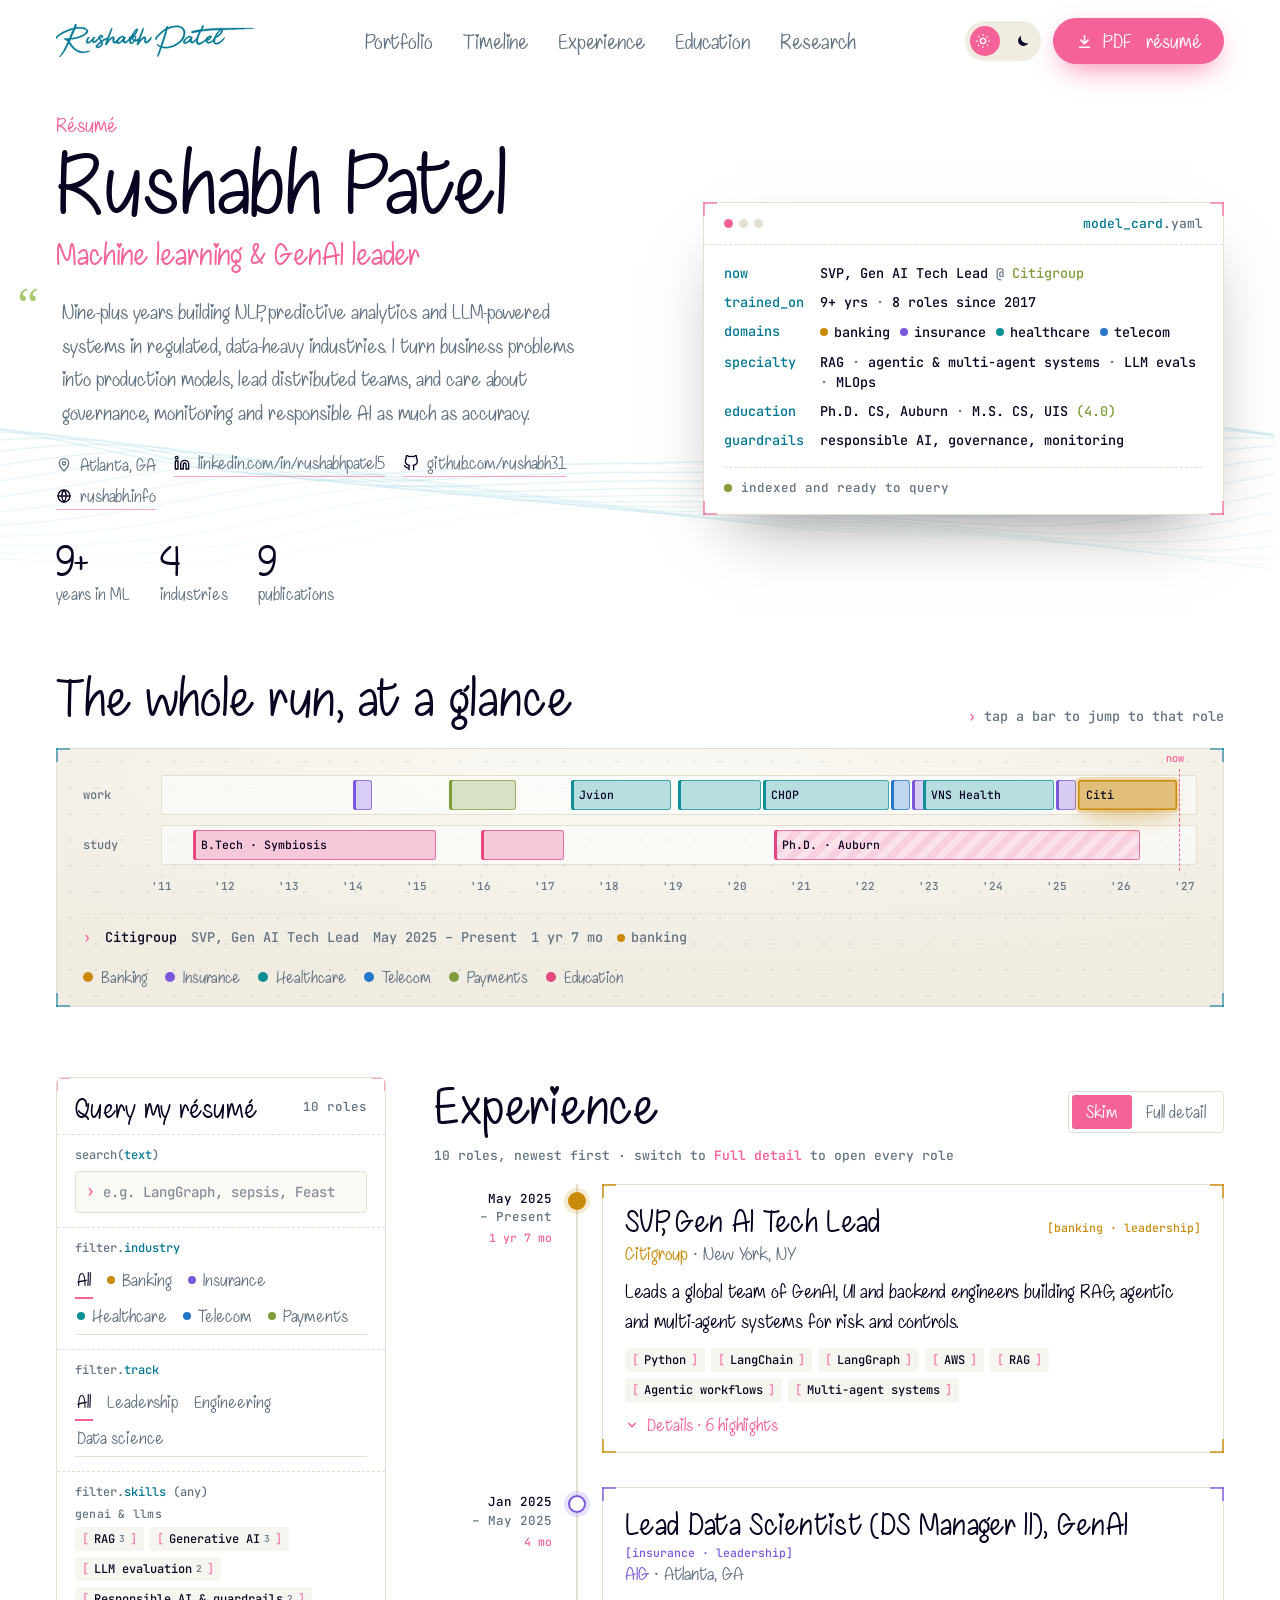
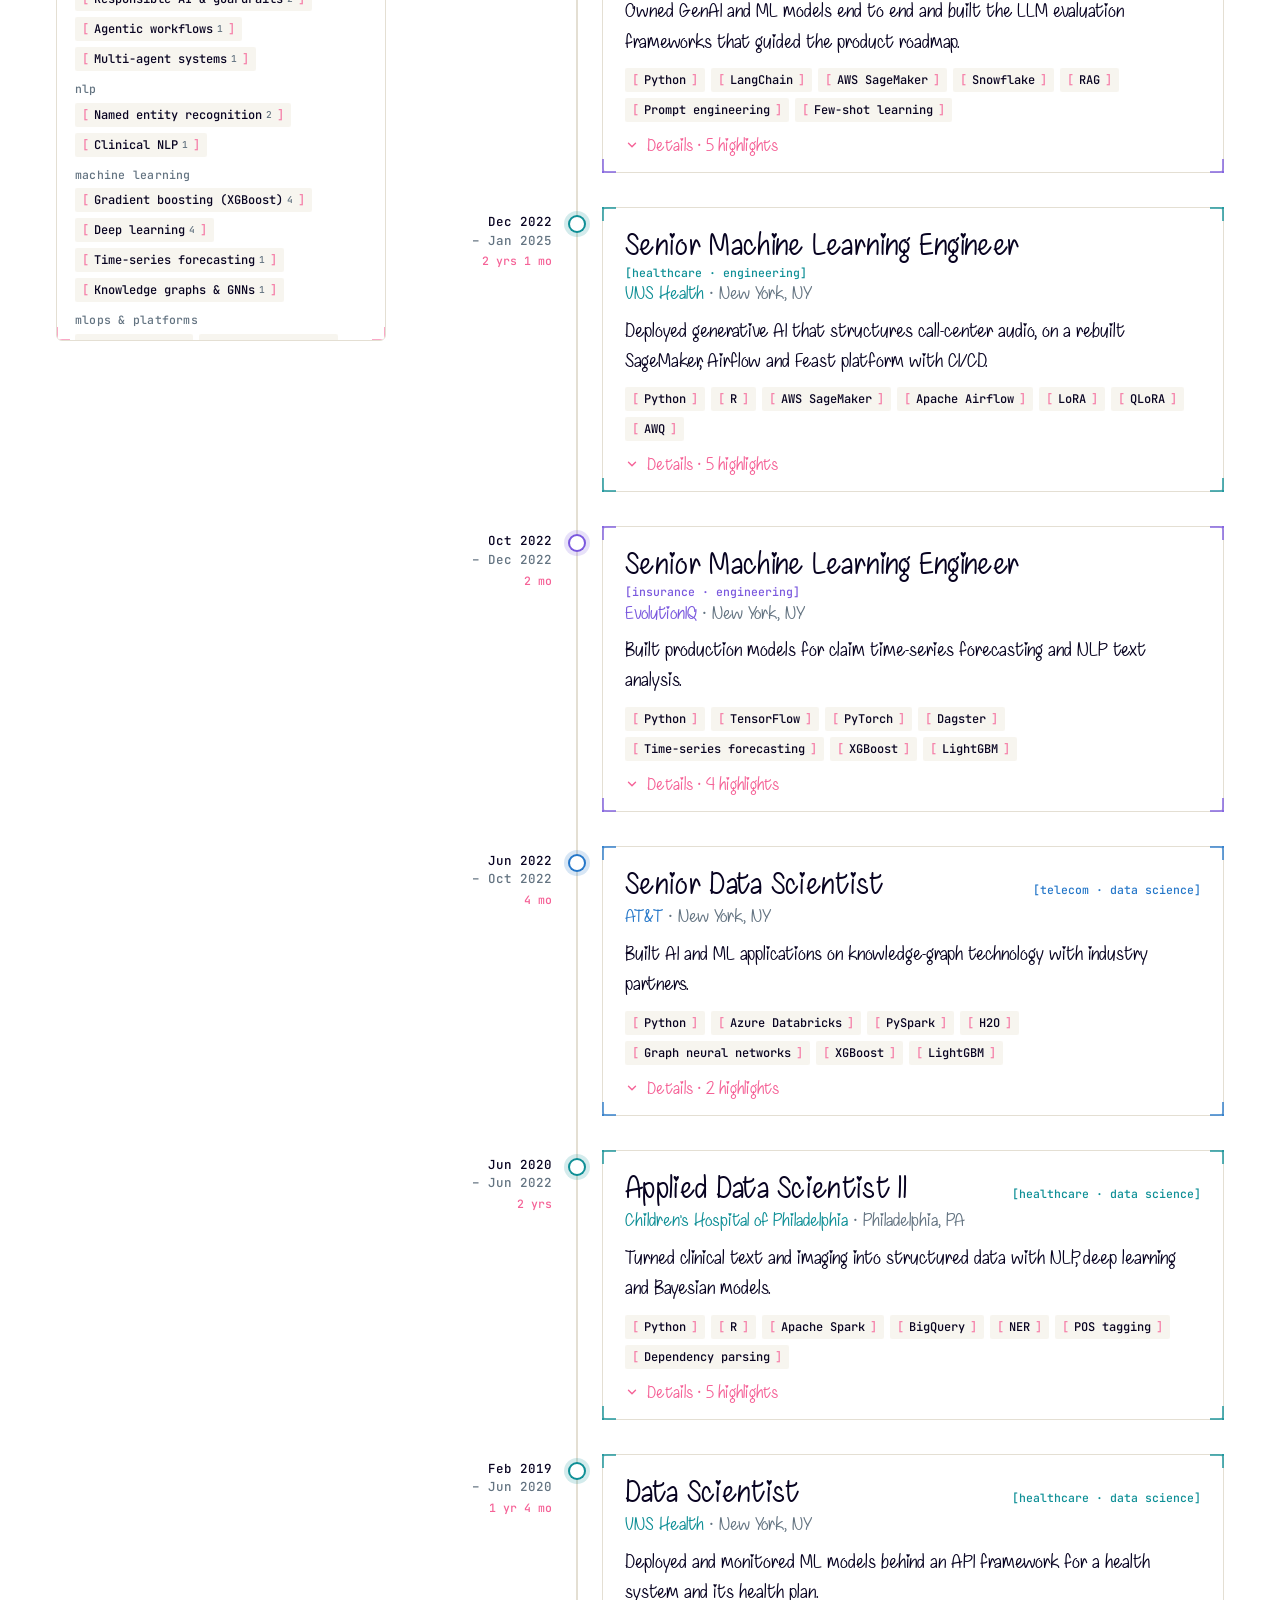
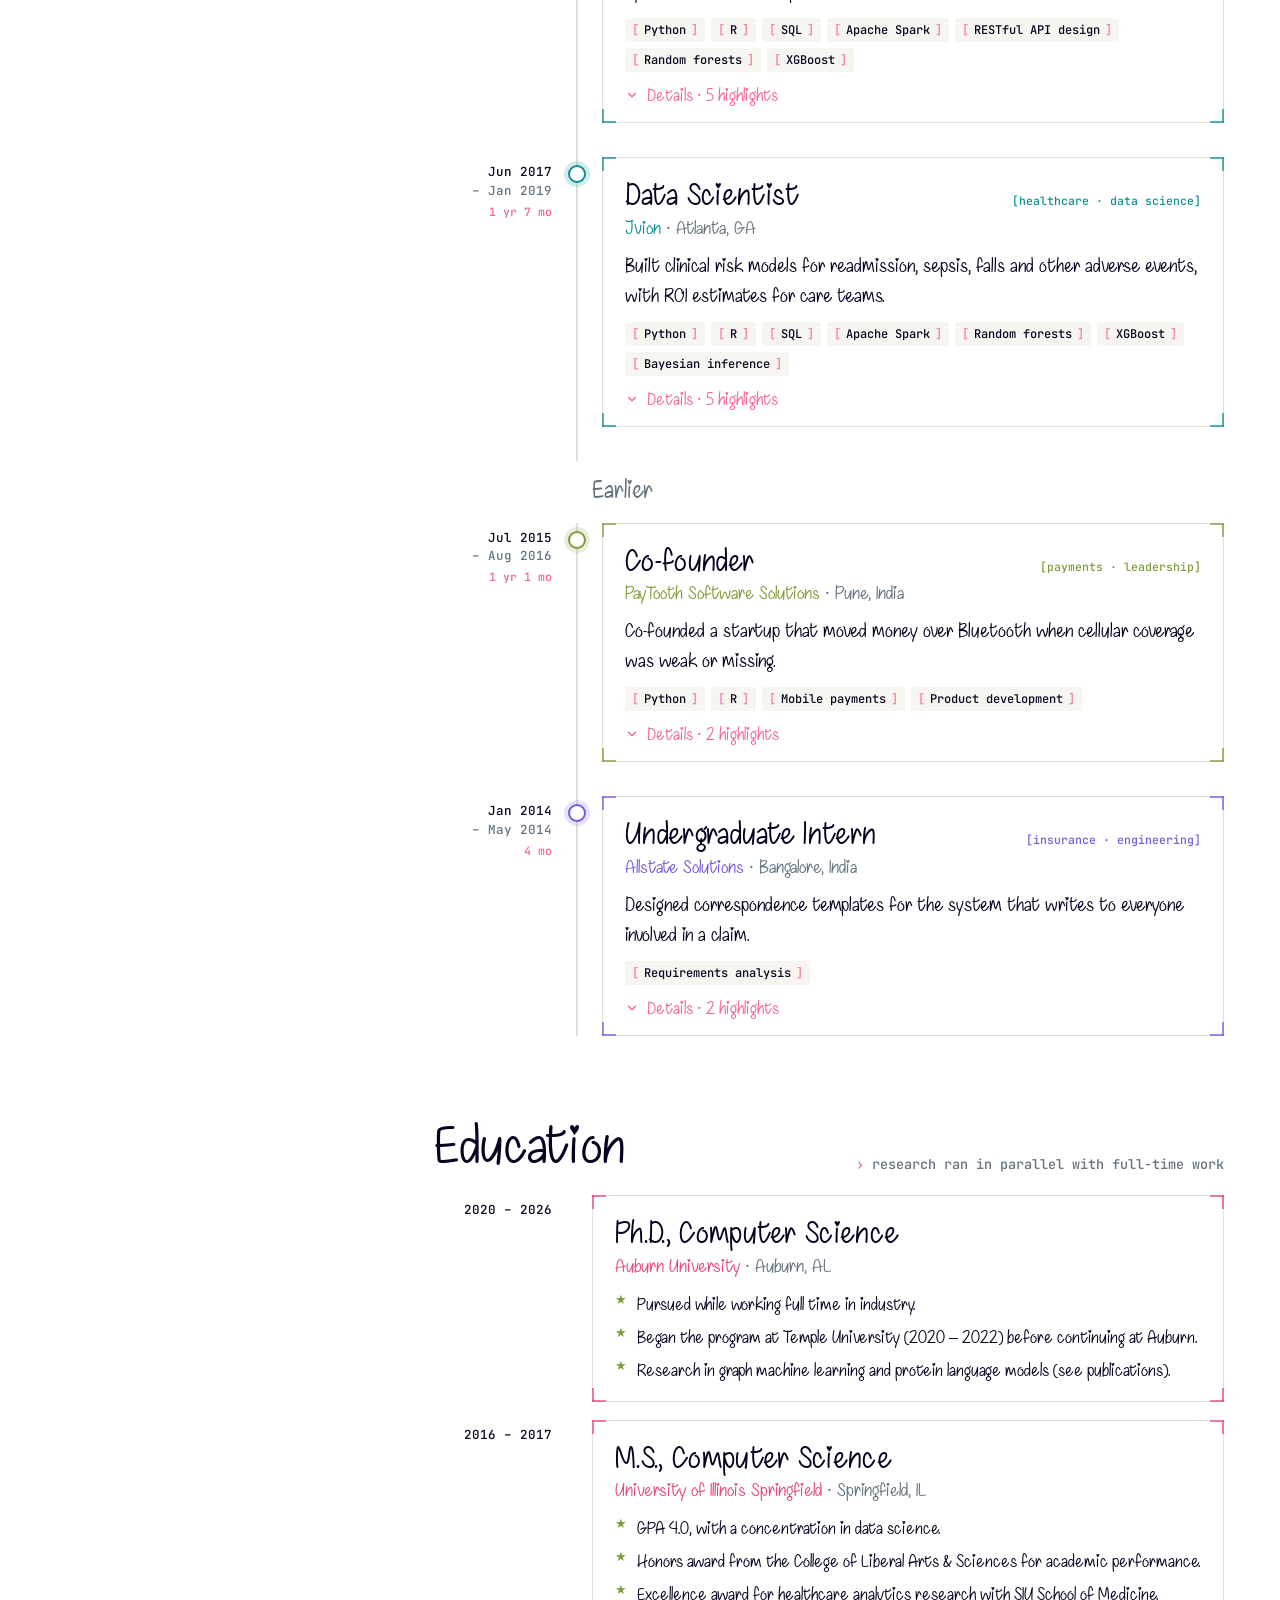
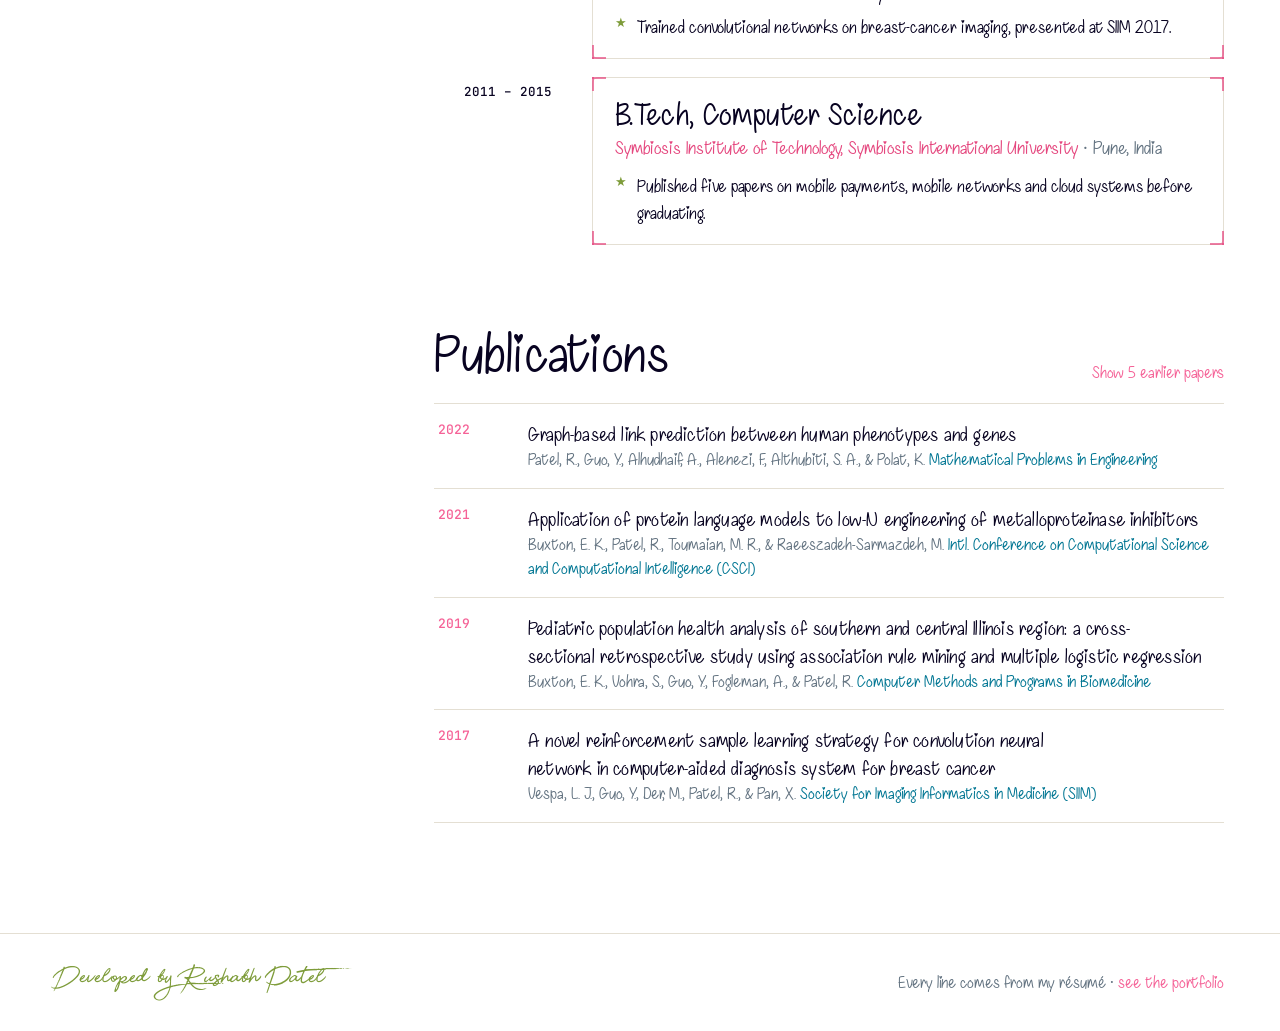
==== resume.html @ 258a16a4 "Add interactive résumé and ATS-friendly PDF Adds resume.html (timeline, skill/industry/track filters" ====
<!doctype html>
<html lang="en">
<head>
<meta charset="utf-8">
<meta name="viewport" content="width=device-width,initial-scale=1,viewport-fit=cover">
<title>Rushabh Patel Résumé</title>
<meta name="description" content="Rushabh Patel, machine learning and GenAI leader. An interactive résumé you can filter by skill, industry and role, with a printable PDF.">
<link rel="shortcut icon" href="images/logo/avatar.png" sizes="192x192" type="image/png">
<link rel="preconnect" href="https://fonts.googleapis.com"><link rel="preconnect" href="https://fonts.gstatic.com" crossorigin>
<link href="https://fonts.googleapis.com/css2?family=Inter:wght@400;500;600;700&family=JetBrains+Mono:wght@400;500;600;700&display=swap" rel="stylesheet">
<script>try{var t=localStorage.getItem('rp-theme');if(t==='light'||t==='dark')document.documentElement.setAttribute('data-theme',t)}catch(e){}</script>
<style>
/* "résumé.retrieve()": the same résumé, indexed. A recruiter can query it by skill, industry or track,
   paste a job description to see matching evidence, scan the career as a timeline, or print a clean PDF.
   Visual system is rushabh.info's: night indigo, pink accents, mint logo, chasing type, bracket tokens, tick frames. */
@font-face{font-family:"chasing";src:url("css/Chasing.ttf") format("truetype");font-display:swap}
@font-face{font-family:"BeautyDemo";src:url("css/BeautyDemo.ttf") format("truetype");font-display:swap}
:root{
  --bg:#080321; --sky-top:#140E45; --sky-bot:#080321;
  --card:#0E2D4A; --card-2:#13385C; --line:#21466B; --code:#06021A;
  --ink:#FFFFFF; --muted:#B5B3BC;
  --pink:#F56297; --mint:#A0E7E5; --lime:#E4F995; --wave:#68BBE3; --blue:#3190E7;
  --t-edu:#F56297; --t-hc:#A0E7E5; --t-ins:#B69CFF; --t-fin:#E4F995; --t-tel:#3190E7; --t-bank:#FFC857;
  --tog:#1F2A6B; --dotgrid:rgba(181,179,188,.13); --on-mint:#080321;
  --ease:cubic-bezier(.22,1,.36,1);
  --f-sig:"BeautyDemo", "Brush Script MT", cursive;
  --f-head:"chasing", "Comic Sans MS", "Segoe Print", cursive;
  --f-body:"Inter", system-ui, -apple-system, "Segoe UI", sans-serif;
  --f-mono:"JetBrains Mono", ui-monospace, SFMono-Regular, Menlo, Consolas, monospace;
  color-scheme:dark;
}
@media (prefers-color-scheme: light){ :root:not([data-theme="dark"]){
  --bg:#FFFFFF; --sky-top:#FBF9F4; --sky-bot:#F0ECE2;
  --card:#FFFFFF; --card-2:#F6F3EC; --line:#E4DFD3; --code:#FBF9F4;
  --ink:#080321; --muted:#637381;
  --pink:#F56297; --mint:#007693; --lime:#7E9C3A; --wave:#189AB4; --blue:#2577C9;
  --t-edu:#E5487F; --t-hc:#0E8F96; --t-ins:#7A58DE; --t-fin:#7E9C3A; --t-tel:#2577C9; --t-bank:#C98A0A;
  --tog:#F0ECE2; --dotgrid:rgba(99,115,129,.16); --on-mint:#FFFFFF;
  color-scheme:light } }
:root[data-theme="light"]{
  --bg:#FFFFFF; --sky-top:#FBF9F4; --sky-bot:#F0ECE2;
  --card:#FFFFFF; --card-2:#F6F3EC; --line:#E4DFD3; --code:#FBF9F4;
  --ink:#080321; --muted:#637381;
  --pink:#F56297; --mint:#007693; --lime:#7E9C3A; --wave:#189AB4; --blue:#2577C9;
  --t-edu:#E5487F; --t-hc:#0E8F96; --t-ins:#7A58DE; --t-fin:#7E9C3A; --t-tel:#2577C9; --t-bank:#C98A0A;
  --tog:#F0ECE2; --dotgrid:rgba(99,115,129,.16); --on-mint:#FFFFFF;
  color-scheme:light }
:root{--q:#a8c66b}

*{box-sizing:border-box}
[hidden]{display:none!important}
html{scroll-behavior:smooth;-webkit-text-size-adjust:100%}
body{margin:0;background:var(--bg);color:var(--ink);font:500 19px/1.6 var(--f-head);overflow-x:hidden}
h1,h2,h3,h4{margin:0;font-family:var(--f-head);font-weight:400;text-wrap:balance;letter-spacing:.01em}
p{margin:0}
ul{margin:0;padding:0}
a{color:inherit}
button,input,textarea{font:inherit;color:inherit}
:focus-visible{outline:2px solid var(--pink);outline-offset:3px;border-radius:4px}
.wrap{max-width:1200px;margin:0 auto;padding-left:max(16px,env(safe-area-inset-left,0px));padding-right:max(16px,env(safe-area-inset-right,0px))}
.mono{font-family:var(--f-mono)}
.sr{position:absolute;width:1px;height:1px;overflow:hidden;clip:rect(0 0 0 0);white-space:nowrap}
.eyebrow{font:400 21px/1.2 var(--f-head);color:var(--pink)}
.print-only{display:none}

/* registration-tick frame, as on the homepage */
.tk{position:relative;--tk:var(--line)}
.tk::after{content:"";position:absolute;inset:-1px;pointer-events:none;
  background:
   linear-gradient(var(--tk),var(--tk)) top left/14px 2px no-repeat,linear-gradient(var(--tk),var(--tk)) top left/2px 14px no-repeat,
   linear-gradient(var(--tk),var(--tk)) top right/14px 2px no-repeat,linear-gradient(var(--tk),var(--tk)) top right/2px 14px no-repeat,
   linear-gradient(var(--tk),var(--tk)) bottom left/14px 2px no-repeat,linear-gradient(var(--tk),var(--tk)) bottom left/2px 14px no-repeat,
   linear-gradient(var(--tk),var(--tk)) bottom right/14px 2px no-repeat,linear-gradient(var(--tk),var(--tk)) bottom right/2px 14px no-repeat}

/* bracket tokens */
.tok{display:inline-flex;align-items:center;border:0;border-radius:2px;background:color-mix(in srgb,var(--card-2) 80%,transparent);color:var(--ink);font:500 12px/1 var(--f-mono);padding:6px 7px;transition:background .35s var(--ease),color .3s,box-shadow .35s var(--ease)}
.tok::before{content:"[";color:var(--pink);opacity:.8;margin-right:5px}
.tok::after{content:"]";color:var(--pink);opacity:.8;margin-left:5px}
.tok.hit{background:color-mix(in srgb,var(--pink) 20%,transparent);box-shadow:inset 0 -2px 0 var(--pink)}
.toks{display:flex;flex-wrap:wrap;gap:6px}

/* Nav */
.nav .wrap{display:flex;align-items:center;justify-content:space-between;gap:16px;padding-block:18px}
.logo{display:block;color:var(--mint);line-height:0;flex:none}
.logo svg{width:200px;height:auto;display:block}
.links{display:flex;gap:30px;font:400 22px/1 var(--f-head)}
.links a{text-decoration:none;color:var(--muted);transition:color .2s}
.links a:hover,.links a[aria-current]{color:var(--pink)}
.nav-r{display:flex;gap:12px;align-items:center}
.toggle{position:relative;width:76px;height:40px;border-radius:999px;border:0;background:var(--tog);cursor:pointer;display:flex;align-items:center;justify-content:space-between;padding:0 10px;flex:none}
.toggle svg{width:16px;height:16px;position:relative;z-index:1;color:var(--ink)}
.toggle .knob{position:absolute;top:5px;left:5px;width:30px;height:30px;border-radius:50%;background:var(--pink);transition:transform .3s}
.toggle[aria-pressed="true"] .knob{transform:translateX(36px)}
.toggle[aria-pressed="true"] svg:last-child,.toggle[aria-pressed="false"] .sun{color:#fff}
.btn{display:inline-flex;align-items:center;gap:10px;border-radius:999px;padding:12px 22px;font:500 20px/1 var(--f-head);cursor:pointer;text-decoration:none;border:1.5px solid var(--pink);transition:transform .25s var(--ease),box-shadow .25s;white-space:nowrap}
.btn:hover{transform:translateY(-2px)}
.btn svg{width:17px;height:17px;flex:none}
.btn-pink{background:var(--pink);color:#fff;box-shadow:0 10px 30px -10px var(--pink)}
.btn-line{background:transparent;color:var(--ink);border-color:var(--ink)}

/* Header */
.hero{position:relative;overflow:hidden}
.hero canvas{position:absolute;inset:0;width:100%;height:100%;pointer-events:none;opacity:.9}
.hero-grid{position:relative;z-index:1;display:grid;grid-template-columns:minmax(0,1.15fr) minmax(0,1fr);gap:48px;align-items:center;padding-block:30px 64px}
.hero h1{font-size:clamp(50px,7vw,92px);line-height:1}
.hero .role-line{font:400 clamp(24px,2.6vw,32px)/1.2 var(--f-head);color:var(--pink);margin-top:8px}
.lede{position:relative;font:500 21px/1.6 var(--f-head);color:var(--muted);max-width:52ch;margin-top:22px;padding-left:6px}
.lede::before{content:"\201C";position:absolute;left:-.8em;top:-.3em;font:400 3rem/1 Georgia,serif;color:var(--q)}
.where{display:flex;flex-wrap:wrap;gap:10px 18px;align-items:center;margin-top:24px;font:500 18px/1 var(--f-head)}
.where a,.where span{display:inline-flex;align-items:center;gap:8px;text-decoration:none;color:var(--ink)}
.where a{border-bottom:1.5px solid color-mix(in srgb,var(--pink) 55%,transparent);padding-bottom:4px;transition:border-color .3s,color .3s}
.where a:hover{color:var(--pink);border-color:var(--pink)}
.where svg{width:16px;height:16px;fill:none;stroke:currentColor;stroke-width:2;stroke-linecap:round;stroke-linejoin:round}
.where span{color:var(--muted)}
.stats{display:flex;flex-wrap:wrap;gap:30px;margin-top:30px}
.stats div{display:grid}
.stats b{font:400 42px/1 var(--f-head);color:var(--ink);font-weight:400}
.stats span{font:400 18px/1.3 var(--f-head);color:var(--muted)}

/* model card */
.mcard{background:var(--card);border:1px solid var(--line);border-radius:6px;box-shadow:0 30px 70px -34px rgba(0,0,0,.55);--tk:color-mix(in srgb,var(--pink) 60%,transparent);transform:rotate(1.2deg);transition:transform .6s var(--ease)}
.mcard:hover{transform:rotate(0)}
.mc-top{display:flex;justify-content:space-between;align-items:center;gap:12px;padding:14px 20px;border-bottom:1px dashed var(--line);font:500 13px/1 var(--f-mono);color:var(--muted)}
.mc-top b{color:var(--mint);font-weight:500}
.dots{display:flex;gap:6px}.dots i{width:9px;height:9px;border-radius:50%;background:var(--line)}
.dots i:first-child{background:var(--pink)}
.mc-body{padding:18px 20px 20px}
.kv{margin:0;display:grid;grid-template-columns:auto minmax(0,1fr);gap:9px 16px;font:500 13.5px/1.5 var(--f-mono)}
.kv dt{color:var(--mint)}
.kv dd{margin:0;color:var(--ink);min-width:0;overflow-wrap:anywhere}
.kv .s{color:var(--lime)} .kv .p{color:var(--muted)}
.kv .dom{display:inline-flex;align-items:center;gap:6px;margin-right:10px;white-space:nowrap}
.kv .dom i{width:8px;height:8px;border-radius:50%;background:var(--c)}
.mc-foot{display:flex;align-items:center;gap:9px;font:500 12.5px/1 var(--f-mono);color:var(--muted);border-top:1px dashed var(--line);margin-top:16px;padding-top:14px}
.mc-foot i{width:8px;height:8px;border-radius:50%;background:var(--lime);animation:ping 2.2s ease-out infinite}
@keyframes ping{0%{box-shadow:0 0 0 0 color-mix(in srgb,var(--lime) 70%,transparent)}70%,100%{box-shadow:0 0 0 7px transparent}}

/* Section heads */
.sec{scroll-margin-top:20px}
.shead{display:flex;flex-wrap:wrap;align-items:end;justify-content:space-between;gap:14px 24px;margin-bottom:22px}
.shead h2{font-size:clamp(38px,4.4vw,54px);line-height:1.05}
.shead .cmd{font:500 13.5px/1.3 var(--f-mono);color:var(--muted)}
.cmd b{color:var(--pink);font-weight:600} .cmd em{font-style:normal;color:var(--lime)}

/* Timeline ribbon */
.ribbon{background:radial-gradient(var(--dotgrid) 1px,transparent 1.5px) 0 0/26px 26px,radial-gradient(ellipse 90% 90% at 50% 10%,var(--sky-top),var(--sky-bot) 85%);border:1px solid var(--line);border-radius:10px;padding:26px 26px 20px;--tk:color-mix(in srgb,var(--mint) 55%,transparent)}
.rb-grid{display:grid;grid-template-columns:64px minmax(0,1fr);gap:10px 14px;align-items:center}
.lane-l{font:500 12px/1 var(--f-mono);color:var(--muted);text-transform:lowercase}
.lane{position:relative;height:40px;border-radius:3px;background:color-mix(in srgb,var(--card) 55%,transparent);box-shadow:inset 0 0 0 1px var(--line)}
.bar{position:absolute;top:5px;bottom:5px;border:0;padding:0 8px;border-radius:3px;background:color-mix(in srgb,var(--c) 30%,var(--card));box-shadow:inset 0 0 0 1px color-mix(in srgb,var(--c) 70%,transparent),inset 3px 0 0 var(--c);color:var(--ink);font:500 11.5px/1 var(--f-mono);cursor:pointer;overflow:hidden;white-space:nowrap;text-align:left;transform-origin:left center;transition:filter .3s,opacity .45s var(--ease),transform .7s var(--ease),background .3s}
.bar span{display:inline-block}
.bar:hover,.bar:focus-visible,.bar.on{background:color-mix(in srgb,var(--c) 55%,var(--card));z-index:2}
.bar.on{box-shadow:inset 0 0 0 1.5px var(--c),0 0 0 3px color-mix(in srgb,var(--c) 25%,transparent),0 10px 24px -10px var(--c)}
.bar.dim{opacity:.22;filter:saturate(.3)}
.bar.grow{transform:scaleX(0)}
.bar.phd{background:repeating-linear-gradient(135deg,color-mix(in srgb,var(--c) 26%,var(--card)) 0 7px,color-mix(in srgb,var(--c) 16%,var(--card)) 7px 14px)}
.axis{position:relative;height:22px;font:500 11px/1 var(--f-mono);color:var(--muted)}
.axis span{position:absolute;top:6px;transform:translateX(-50%)}
.axis span::before{content:"";position:absolute;left:50%;top:-8px;width:1px;height:5px;background:var(--line)}
.nowline{position:absolute;top:-6px;bottom:-6px;width:0;border-left:1.5px dashed var(--pink);pointer-events:none;z-index:3}
.nowline b{position:absolute;top:-16px;left:-14px;font:500 10.5px/1 var(--f-mono);color:var(--pink)}
.readout{display:flex;flex-wrap:wrap;gap:6px 14px;align-items:baseline;margin-top:16px;padding-top:14px;border-top:1px dashed var(--line);font:500 13.5px/1.4 var(--f-mono);color:var(--muted);min-height:44px}
.readout .pr{color:var(--pink)}
.readout b{color:var(--ink);font-weight:500}
.readout .d{display:inline-flex;align-items:center;gap:6px}
.readout .d i{width:8px;height:8px;border-radius:50%;background:var(--c)}
.legend{display:flex;flex-wrap:wrap;gap:6px 18px;margin-top:12px;font:400 17px/1 var(--f-head);color:var(--muted)}
.legend span{display:inline-flex;align-items:center;gap:8px}
.legend i{width:10px;height:10px;border-radius:50%;background:var(--c)}

/* Layout: query panel + document */
.body-grid{display:grid;grid-template-columns:330px minmax(0,1fr);gap:48px;align-items:start;padding-block:70px 40px}
.query{position:sticky;top:18px;max-height:calc(100vh - 36px);overflow:auto;scrollbar-width:thin;background:var(--card);border:1px solid var(--line);border-radius:6px;--tk:color-mix(in srgb,var(--pink) 55%,transparent)}
.q-head{display:flex;justify-content:space-between;align-items:center;gap:10px;padding:16px 18px 12px;border-bottom:1px dashed var(--line)}
.q-head h2{font-size:28px;line-height:1}
.q-head .cnt{font:500 12.5px/1 var(--f-mono);color:var(--muted)}
.q-head .cnt b{color:var(--pink);font-weight:600}
.q-sec{padding:14px 18px;border-bottom:1px dashed var(--line)}
.q-sec:last-child{border-bottom:0}
.q-lbl{display:block;font:500 12px/1 var(--f-mono);color:var(--mint);margin-bottom:10px}
.q-lbl .p{color:var(--muted)}
.search{display:flex;align-items:center;gap:8px;background:var(--code);border:1px solid var(--line);border-radius:4px;padding:0 10px;transition:border-color .3s}
.search:focus-within{border-color:var(--pink)}
.search b{color:var(--pink);font:600 15px/1 var(--f-mono)}
.search input{flex:1;min-width:0;border:0;background:none;outline:none;padding:11px 0;font:500 14px/1 var(--f-mono)}
.search input::placeholder{color:var(--muted);opacity:.8}
.tabs{display:flex;flex-wrap:wrap;gap:2px 12px;border-bottom:1px solid var(--line)}
.tab{border:0;background:none;padding:7px 2px 8px;border-bottom:2px solid transparent;margin-bottom:-1px;color:var(--muted);font:500 18px/1 var(--f-head);cursor:pointer;display:inline-flex;align-items:center;gap:7px;transition:color .25s,border-color .3s}
.tab i{width:8px;height:8px;border-radius:50%;background:var(--c,var(--muted))}
.tab:hover{color:var(--ink)}
.tab[aria-pressed="true"]{color:var(--ink);border-bottom-color:var(--c,var(--pink))}
.sk-group{margin-top:12px}
.sk-group:first-of-type{margin-top:0}
.sk-group h3{font:500 11.5px/1 var(--f-mono);color:var(--muted);margin-bottom:8px;letter-spacing:.02em}
.skill{border:0;cursor:pointer;background:color-mix(in srgb,var(--card-2) 80%,transparent);color:var(--ink);font:500 12px/1 var(--f-mono);padding:6px 7px;border-radius:2px;display:inline-flex;align-items:center;transition:background .3s var(--ease),box-shadow .3s var(--ease),transform .25s var(--ease)}
.skill::before{content:"[";color:var(--pink);opacity:.8;margin-right:5px}
.skill::after{content:"]";color:var(--pink);opacity:.8;margin-left:5px}
.skill sup{font-size:9.5px;color:var(--muted);margin-left:4px;vertical-align:0}
.skill:hover{transform:translateY(-1px);background:color-mix(in srgb,var(--pink) 12%,var(--card-2))}
.skill[aria-pressed="true"]{background:var(--pink);color:#fff}
.skill[aria-pressed="true"]::before,.skill[aria-pressed="true"]::after,.skill[aria-pressed="true"] sup{color:#fff;opacity:1}
.sk-more{margin-top:10px;border:0;background:none;padding:0;color:var(--pink);font:500 17px/1 var(--f-head);cursor:pointer}
.sk-wrap[data-open="false"] .skill.x{display:none}
.jd textarea{width:100%;min-height:96px;resize:vertical;background:var(--code);border:1px solid var(--line);border-radius:4px;padding:10px;font:500 12.5px/1.5 var(--f-mono);outline:none;transition:border-color .3s}
.jd textarea:focus{border-color:var(--pink)}
.jd .row{display:flex;flex-wrap:wrap;gap:10px;align-items:center;margin-top:10px}
.jd .go{border:0;background:var(--pink);color:#fff;border-radius:4px;padding:9px 14px;font:600 12.5px/1 var(--f-mono);cursor:pointer}
.jd .note{font:500 11.5px/1.4 var(--f-mono);color:var(--muted)}
.jd-out{margin-top:12px;font:500 12.5px/1.55 var(--f-mono);color:var(--muted)}
.jd-out b{color:var(--ink);font-weight:500}
.jd-out .score{display:grid;grid-template-columns:minmax(0,1fr) 70px 22px;gap:4px 8px;align-items:center;margin-top:8px}
.jd-out .score span:nth-child(3n+2){height:6px;border-radius:2px;background:var(--line);position:relative;overflow:hidden}
.jd-out .score span:nth-child(3n+2) i{position:absolute;inset:0 auto 0 0;background:var(--pink);border-radius:2px;transition:width .8s var(--ease)}
.jd-out .score a{color:var(--ink);text-decoration:none;overflow:hidden;text-overflow:ellipsis;white-space:nowrap}
.jd-out .score a:hover{color:var(--pink)}
.clear{border:0;background:none;color:var(--pink);font:500 17px/1 var(--f-head);cursor:pointer;padding:0}
.q-actions{display:flex;justify-content:space-between;align-items:center;gap:10px}
.qtog{display:none;align-items:center;gap:6px;border:1px solid var(--line);background:var(--code);border-radius:4px;padding:7px 10px;color:var(--ink);font:500 17px/1 var(--f-head);cursor:pointer}
.qtog svg{width:14px;height:14px;transition:transform .45s var(--ease)}
.qtog[aria-expanded="true"] svg{transform:rotate(180deg)}
.qtog b{font:600 11px/1 var(--f-mono);color:#fff;background:var(--pink);border-radius:2px;padding:3px 5px}

/* Document */
.doc{min-width:0;display:grid;gap:80px}
.viewsw{display:inline-flex;border:1px solid var(--line);border-radius:4px;padding:3px;background:var(--card)}
.viewsw button{border:0;background:none;color:var(--muted);padding:8px 14px;border-radius:3px;font:500 18px/1 var(--f-head);cursor:pointer;transition:background .3s var(--ease),color .3s}
.viewsw button[aria-pressed="true"]{background:var(--pink);color:#fff}
.status{font:500 13px/1.4 var(--f-mono);color:var(--muted);margin:-8px 0 18px}
.status b{color:var(--pink);font-weight:600}

.roles{position:relative;display:grid}
.role{position:relative;display:grid;grid-template-columns:118px 30px minmax(0,1fr);gap:0 10px;padding-bottom:34px;scroll-margin-top:24px;transition:opacity .45s var(--ease)}
.role:last-child{padding-bottom:0}
.when{text-align:right;padding-top:6px;font:500 12.5px/1.5 var(--f-mono);color:var(--muted)}
.when b{display:block;color:var(--ink);font-weight:500}
.when span,.when em{display:block}
.when em{font-style:normal;color:var(--pink);font-size:11.5px;margin-top:2px}
.rail{position:relative;display:flex;justify-content:center}
.rail::before{content:"";position:absolute;top:0;bottom:-34px;left:50%;width:2px;transform:translateX(-50%);background:linear-gradient(var(--line),var(--line))}
.role:last-child .rail::before{bottom:0}
.rail i{position:relative;margin-top:10px;width:14px;height:14px;border-radius:50%;background:var(--bg);box-shadow:0 0 0 2px var(--c),0 0 0 6px color-mix(in srgb,var(--c) 18%,transparent);transition:transform .45s var(--ease),box-shadow .4s}
.role.cur .rail i{background:var(--c);animation:breathe 3.2s ease-in-out infinite}
@keyframes breathe{50%{box-shadow:0 0 0 2px var(--c),0 0 0 10px color-mix(in srgb,var(--c) 10%,transparent)}}
.rbody{min-width:0;background:var(--card);border:1px solid var(--line);border-radius:6px;padding:18px 22px 18px;--tk:color-mix(in srgb,var(--c) 70%,transparent);transition:border-color .4s,box-shadow .5s var(--ease),padding .4s var(--ease)}
.role.flash .rbody{box-shadow:0 0 0 2px var(--c),0 24px 60px -30px var(--c)}
.r-top{display:flex;flex-wrap:wrap;justify-content:space-between;align-items:baseline;gap:4px 14px}
.rbody h3{font-size:clamp(26px,2.6vw,32px);line-height:1.15}
.org{font:500 19px/1.3 var(--f-head);color:var(--muted);margin-top:2px}
.org b{color:var(--c);font-weight:500}
.dtag{font:500 11.5px/1 var(--f-mono);color:var(--c);white-space:nowrap}
.skim{margin-top:10px;font:500 19.5px/1.55 var(--f-head)}
.rbody .toks{margin-top:12px}
.more{margin-top:14px;display:flex;align-items:center;gap:8px;border:0;background:none;padding:0;color:var(--pink);font:500 18px/1 var(--f-head);cursor:pointer}
.more svg{width:14px;height:14px;transition:transform .45s var(--ease)}
.more[aria-expanded="true"] svg{transform:rotate(180deg)}
.det{display:grid;grid-template-rows:0fr;transition:grid-template-rows .55s var(--ease)}
.det > div{overflow:hidden;min-height:0}
.role.open .det{grid-template-rows:1fr}
.det ul{list-style:none;display:grid;gap:9px;padding-top:14px}
.det li{position:relative;padding-left:22px;font:500 18px/1.55 var(--f-head);color:var(--ink)}
.det li::before{content:"";position:absolute;left:4px;top:.62em;width:8px;height:2px;background:var(--c)}
.det li.hit::before{background:var(--pink);height:8px;width:8px;top:.48em;border-radius:50%}
mark{background:color-mix(in srgb,var(--pink) 26%,transparent);color:inherit;border-radius:2px;padding:0 2px;box-shadow:inset 0 -2px 0 var(--pink)}
.det h4{font:500 11.5px/1 var(--f-mono);color:var(--muted);margin:16px 0 8px}
/* filtered out: folds to one quiet line, keeps the chronology */
.role.out{opacity:.42;padding-bottom:16px}
.role.out .rbody{padding:10px 16px;background:transparent;border-style:dashed}
.role.out .rbody::after{display:none}
.role.out .rbody h3{font-size:21px}
.role.out .skim,.role.out .toks,.role.out .more,.role.out .det,.role.out .org{display:none}
.role.out .rail i{transform:scale(.6)}
.role.out .when em{display:none}
.out-why{display:none;font:500 11.5px/1 var(--f-mono);color:var(--muted)}
.role.out .out-why{display:inline}
.grp{font:400 26px/1.2 var(--f-head);color:var(--muted);margin:12px 0 18px 158px}

/* Education */
.edu{display:grid;gap:18px}
.ed{display:grid;grid-template-columns:118px minmax(0,1fr);gap:0 40px;align-items:start}
.ed .rbody{--c:var(--t-edu)}
.ed .hon{display:grid;gap:6px;margin-top:12px;list-style:none}
.ed .hon li{position:relative;padding-left:22px;font:500 18px/1.5 var(--f-head)}
.ed .hon li::before{content:"\2605";position:absolute;left:0;top:0;font-size:13px;color:var(--lime)}

/* Publications */
.pubs{display:grid;gap:0;border-top:1px solid var(--line)}
.pub{display:grid;grid-template-columns:72px minmax(0,1fr);gap:4px 18px;padding:16px 4px;border-bottom:1px solid var(--line);transition:background .3s}
.pub:hover{background:color-mix(in srgb,var(--card) 60%,transparent)}
.pub .y{font:500 13px/1.6 var(--f-mono);color:var(--pink)}
.pub h3{font:500 20px/1.4 var(--f-head)}
.pub p{font:500 17px/1.4 var(--f-head);color:var(--muted)}
.pub p i{font-style:normal;color:var(--mint)}
.pub.early{display:none}
.pubs[data-open="true"] .pub.early{display:grid}

/* Mobile filter bar */
.fbar{position:fixed;left:0;right:0;bottom:0;z-index:20;display:none;align-items:center;justify-content:space-between;gap:10px;padding:10px max(16px,env(safe-area-inset-right,0px)) calc(10px + env(safe-area-inset-bottom,0px)) max(16px,env(safe-area-inset-left,0px));background:color-mix(in srgb,var(--card) 92%,transparent);backdrop-filter:blur(10px);-webkit-backdrop-filter:blur(10px);border-top:1px solid var(--line);font:500 13px/1.3 var(--f-mono);color:var(--muted);transform:translateY(110%);transition:transform .5s var(--ease)}
.fbar b{color:var(--pink);font-weight:600}
.fbar{visibility:hidden}
.fbar.show{transform:none;visibility:visible}
.fbar .acts{display:flex;gap:14px;flex:none}

footer{border-top:1px solid var(--line);margin-top:70px}
footer .wrap{display:flex;flex-wrap:wrap;justify-content:space-between;align-items:center;gap:12px;padding-block:28px calc(28px + env(safe-area-inset-bottom,0px))}
.sig{font:400 34px/1.2 var(--f-sig);color:var(--lime)}
footer p{font:500 17px/1.5 var(--f-head);color:var(--muted)}
.totop{position:fixed;z-index:15;right:calc(20px + env(safe-area-inset-right,0px));bottom:calc(20px + env(safe-area-inset-bottom,0px));width:44px;height:44px;border-radius:10px;border:0;background:var(--pink);color:#fff;cursor:pointer;display:grid;place-items:center;box-shadow:0 10px 24px -8px var(--pink)}
.totop svg{width:18px;height:18px}

/* entrance */
.rise{opacity:0;transform:translateY(16px);transition:opacity .8s var(--ease),transform .9s var(--ease)}
.rise.in{opacity:1;transform:none}

@media (max-width:1040px){
  .links{display:none}
  .body-grid{grid-template-columns:minmax(0,1fr);gap:40px;padding-top:50px}
  .query{position:relative;top:0;max-height:none;overflow:visible}
  .fbar{display:flex}
  .qtog{display:inline-flex}
  .q-head{flex-wrap:wrap}
  .q-head .cnt{margin-left:auto}
  .query[data-collapsed="true"] .col{display:none}
}
@media (max-width:860px){
  .hero-grid{grid-template-columns:minmax(0,1fr);gap:36px;padding-block:14px 50px}
  .mcard{transform:none}
}
@media (max-width:640px){
  body{font-size:18px}
  .logo svg{width:150px}
  .nav .btn{padding:10px 14px;font-size:17px}
  .nav .btn .lg{display:none}
  .toggle{width:64px;height:36px;padding:0 8px}
  .toggle .knob{width:26px;height:26px}
  .toggle[aria-pressed="true"] .knob{transform:translateX(28px)}
  .lede{font-size:19px}
  .stats{gap:22px}.stats b{font-size:34px}
  .ribbon{padding:18px 14px 14px}
  .rb-grid{grid-template-columns:minmax(0,1fr);gap:6px}
  .lane-l{margin-top:6px}
  .axis .odd{display:none}
  .role{grid-template-columns:22px minmax(0,1fr);gap:0 10px}
  .when{grid-column:2;grid-row:1;text-align:left;padding:0 0 8px;display:flex;flex-wrap:wrap;gap:4px 10px;align-items:baseline}
  .when b{display:inline}
  .rail{grid-column:1;grid-row:1 / span 2}
  .rbody{grid-column:2;padding:16px 16px}
  .grp{margin-left:32px}
  .ed{grid-template-columns:minmax(0,1fr)}
  .ed .when{grid-column:1;text-align:left}
  .pub{grid-template-columns:minmax(0,1fr);gap:2px}
  .skim,.det li,.ed .hon li{font-size:18px}
  .totop{bottom:calc(70px + env(safe-area-inset-bottom,0px))}
}
@media (prefers-reduced-motion:reduce){
  *,*::before,*::after{animation:none!important;transition:none!important}
  .rise{opacity:1;transform:none}
  .bar.grow{transform:none}
}

/* ===== Print / PDF: one clean document, everything expanded, no controls ===== */
@page{size:Letter;margin:.42in .5in}
@media print{
  :root,:root[data-theme]{--bg:#fff;--card:#fff;--card-2:#f3f0e8;--line:#ddd6c8;--ink:#14102b;--muted:#4f5b66;--pink:#D93F78;--mint:#006a85;--lime:#5f7a22;--q:#5f7a22;
    --t-edu:#D93F78;--t-hc:#0b7f86;--t-ins:#6a49cf;--t-fin:#5f7a22;--t-tel:#2368b5;--t-bank:#a8730a;color-scheme:light}
  html,body{background:#fff!important}
  body{font:400 9pt/1.36 var(--f-body);color:var(--ink)}
  .nav,.hero canvas,.stats,.mcard,#timeline,.query,.viewsw,.status,.more,.fbar,.totop,footer,.sk-more,.out-why,.grp-hide,noscript,.screen-only{display:none!important}
  .print-only{display:block}
  .wrap{max-width:none;padding:0}
  .rise{opacity:1!important;transform:none!important}
  .tk::after{display:none}
  .hero-grid{display:block;padding:0}
  .hero h1{font-size:30pt;line-height:1}
  .hero .role-line{font-size:14pt;margin-top:2pt;color:var(--pink)}
  .lede{font:400 9.6pt/1.45 var(--f-body);color:var(--ink);max-width:none;margin-top:6pt;padding:0}
  .lede::before{display:none}
  .where{margin-top:6pt;gap:2pt 14pt;font:500 9pt/1.2 var(--f-body)}
  .where a{border:0;padding:0;color:var(--ink)}
  .where a .u{display:inline}
  .where svg{width:9pt;height:9pt}
  .body-grid{display:block;padding:0}
  .doc{display:block}
  .doc > section{margin-top:10pt}
  .shead{margin:0 0 6pt;padding-bottom:3pt;border-bottom:1.2pt solid var(--pink);display:block}
  .shead h2{font-size:15pt;line-height:1}
  .shead .cmd{display:none}
  .roles{display:block}
  .role,.role.out{display:block;opacity:1!important;padding:0 0 6pt}
  .r-top,.org{break-after:avoid}
  .rail,.grp{display:none}
  .when{float:right;text-align:right;padding:1pt 0 0;font:500 8.4pt/1.3 var(--f-body);color:var(--muted)}
  .when b,.when span{display:inline;color:var(--muted);font-weight:500}
  .when em{display:none}
  .rbody,.role.out .rbody{border:0;padding:0;background:none;box-shadow:none!important}
  .rbody h3,.role.out .rbody h3{font:700 10.4pt/1.3 var(--f-body)}
  .r-top{display:block}
  .dtag{display:none}
  .org,.role.out .org{display:block;font:500 9.2pt/1.3 var(--f-body);color:var(--muted);margin:0}
  .org b{color:var(--ink);font-weight:600}
  .skim{display:none}
  .role .toks,.role.out .toks{display:none}
  .det,.role.out .det{display:block}
  .det > div{overflow:visible}
  .det ul{padding-top:2pt;gap:1pt}
  .det li{font:400 8.9pt/1.36 var(--f-body);padding-left:10pt;break-inside:avoid}
  .det li::before,.det li.hit::before{left:0;top:.62em;width:4pt;height:1pt;border-radius:0;background:var(--pink)}
  .det h4{display:none!important}
  .det .stackline{display:block;margin-top:1pt;font:400 8.2pt/1.35 var(--f-body);color:var(--muted)}
  .det .toks{display:none!important}
  .det .stackline .plain{display:inline}
  mark{background:none;box-shadow:none;padding:0}
  .edu{display:block}
  .ed{display:block;padding-bottom:6pt;break-inside:avoid}
  .ed .when{float:right}
  .ed .hon{margin-top:2pt;gap:0}
  .ed .hon li{font:400 8.9pt/1.36 var(--f-body);padding-left:10pt}
  .ed .hon li::before{content:"";left:0;top:.62em;width:4pt;height:1pt;background:var(--pink)}
  .pubs{border:0;display:block}
  .pub,.pubs .pub.early,.pubs[data-open] .pub.early{display:block!important;padding:0 0 3pt;border:0;break-inside:avoid}
  .pub > div{display:inline}
  .pub .y{display:inline;margin-right:4pt;font:600 8.6pt/1.4 var(--f-body);color:var(--ink)}
  .pub h3{display:inline;font:400 8.9pt/1.36 var(--f-body)}
  .pub p{display:inline;font:400 8.9pt/1.36 var(--f-body)}
  .pub p::before{content:" · "}
  .pskills{display:grid;grid-template-columns:auto minmax(0,1fr);gap:1pt 10pt;font:400 8.9pt/1.36 var(--f-body)}
  .pskills dt{font-weight:600}
  .pskills dd{margin:0;color:var(--ink)}
  a{text-decoration:none}
  .lede{display:block}
}
</style>
</head>
<body>
<svg width="0" height="0" style="position:absolute" aria-hidden="true"><defs><symbol id="logoPath" viewBox="0 0 414.832 68.594"><path fill="currentColor" stroke="currentColor" stroke-width="0.9" d="M 42.539 2.344 L 41.016 7.187 A 0.54 0.54 0 0 0 41.064 7.306 Q 41.152 7.461 41.328 7.461 A 1.931 1.931 0 0 1 41.781 7.203 Q 42.221 7.02 42.877 6.937 A 7.364 7.364 0 0 1 43.086 6.914 A 5.885 5.885 0 0 0 43.542 6.994 Q 43.821 7.031 44.063 7.031 A 3.67 3.67 0 0 1 44.838 6.731 Q 45.617 6.519 46.735 6.489 A 14.047 14.047 0 0 1 47.109 6.484 L 47.227 6.484 A 10.469 10.469 0 0 1 49.023 6.641 Q 49.492 6.484 50.391 6.484 L 50.391 6.758 L 50.273 7.031 L 50.664 7.305 L 50.938 7.305 Q 51.836 6.484 52.461 6.484 L 53.008 6.484 A 2.937 2.937 0 0 1 53.284 6.523 Q 53.828 6.628 53.828 6.914 A 3.034 3.034 0 0 0 53.78 7.034 Q 53.715 7.204 53.711 7.294 A 0.257 0.257 0 0 0 53.711 7.305 A 1.025 1.025 0 0 1 53.843 7.233 Q 54.084 7.12 54.589 6.974 A 15.458 15.458 0 0 1 54.805 6.914 Q 55 6.914 55.781 7.461 Q 55.898 7.461 56.172 7.305 A 7.732 7.732 0 0 1 58.788 7.809 Q 61.067 8.632 63.827 10.795 A 36.91 36.91 0 0 1 65.273 11.992 A 6.526 6.526 0 0 1 65.971 13.206 A 4.59 4.59 0 0 1 66.367 15.039 L 66.367 15.312 A 0.169 0.169 0 0 1 66.361 15.359 Q 66.346 15.411 66.293 15.425 A 0.173 0.173 0 0 1 66.25 15.43 L 66.367 15.703 A 3.394 3.394 0 0 1 65.932 17.253 Q 64.819 19.395 60.859 22.344 Q 57.5 25.078 49.57 28.125 A 10.832 10.832 0 0 1 48.447 28.574 Q 46.554 29.228 42.942 29.992 A 118.124 118.124 0 0 1 42.148 30.156 Q 41.836 30.43 34.414 31.562 L 32.344 31.562 A 20.094 20.094 0 0 0 31.607 31.773 Q 30.166 32.217 30.017 32.575 A 0.211 0.211 0 0 0 30 32.656 Q 28.854 35.184 28.261 36.228 A 8.237 8.237 0 0 1 28.086 36.523 A 23.988 23.988 0 0 0 28.943 37.8 Q 30.12 39.451 32.07 41.758 A 23.937 23.937 0 0 0 35.31 46.353 A 30.796 30.796 0 0 0 38.008 49.023 A 29.42 29.42 0 0 0 41.506 52.219 Q 43.595 53.822 45.745 54.761 A 16.776 16.776 0 0 0 46.953 55.234 A 45.817 45.817 0 0 0 48.01 55.659 Q 50.144 56.484 50.938 56.484 Q 51.569 56.883 56.73 57.396 A 200.047 200.047 0 0 0 58.672 57.578 Q 58.672 57.734 58.789 57.734 Q 59.297 57.422 59.883 57.422 L 60.469 57.578 A 2.373 2.373 0 0 0 60.655 57.504 Q 61.016 57.339 61.016 57.148 L 61.68 57.305 Q 62.281 57.037 62.368 56.913 A 0.069 0.069 0 0 0 62.383 56.875 L 62.656 57.031 L 66.25 55.937 Q 66.813 56.469 67.25 56.575 A 0.893 0.893 0 0 0 67.461 56.602 L 67.734 56.602 L 67.734 56.484 Q 67.638 56.259 67.621 56.113 A 0.507 0.507 0 0 1 67.617 56.055 A 2.037 2.037 0 0 1 67.934 55.888 Q 68.126 55.809 68.311 55.788 A 1.149 1.149 0 0 1 68.437 55.781 L 68.438 56.055 L 68.281 56.328 L 68.594 56.484 A 0.182 0.182 0 0 0 68.751 56.386 Q 68.867 56.2 68.867 55.664 L 68.984 55.664 A 3.253 3.253 0 0 1 69.205 55.683 Q 69.543 55.725 69.644 55.833 A 0.148 0.148 0 0 1 69.687 55.937 L 69.961 55.781 L 70.352 55.781 L 70.078 56.211 L 69.805 56.055 L 69.531 56.055 A 16.605 16.605 0 0 1 67.658 57.319 Q 66.647 57.898 65.699 58.206 A 6.68 6.68 0 0 1 63.633 58.555 A 4 4 0 0 1 62.825 58.904 Q 62.065 59.146 61.016 59.219 Q 61.016 59.407 60.615 59.632 A 2.682 2.682 0 0 1 60.586 59.648 A 1.3 1.3 0 0 1 60.492 59.643 Q 60.205 59.619 59.219 59.492 L 57.695 59.922 A 194.655 194.655 0 0 0 56.682 59.861 Q 55.309 59.782 54.632 59.769 A 12.735 12.735 0 0 0 54.375 59.766 A 89.087 89.087 0 0 1 54.144 59.802 Q 53.42 59.916 53.293 59.922 A 0.27 0.27 0 0 1 53.281 59.922 Q 51.038 59.294 49.253 59.055 A 17.508 17.508 0 0 0 48.203 58.945 Q 48.047 58.711 44.609 57.578 A 123.426 123.426 0 0 1 43.145 56.712 Q 40.947 55.388 40.009 54.666 A 5.071 5.071 0 0 1 39.531 54.258 Q 37.311 53.293 32.389 47.664 A 134.299 134.299 0 0 1 30.156 45.039 Q 27.685 40.818 26.692 40.305 A 0.548 0.548 0 0 0 26.445 40.234 A 18.981 18.981 0 0 0 25.587 41.777 Q 24.639 43.667 23.672 46.406 A 0.22 0.22 0 0 0 23.55 46.491 Q 23.256 46.801 22.453 48.249 A 67.033 67.033 0 0 0 22.031 49.023 A 174.682 174.682 0 0 1 20.807 51.323 Q 18.369 55.815 17.377 56.841 A 2.794 2.794 0 0 1 17.344 56.875 A 11.68 11.68 0 0 1 16.23 58.792 A 9.936 9.936 0 0 1 15.43 59.766 Q 15.127 60.462 14.309 61.58 A 27.983 27.983 0 0 1 13.789 62.266 A 3.61 3.61 0 0 1 13.45 62.864 Q 13.231 63.17 12.974 63.355 A 1.449 1.449 0 0 1 12.109 63.633 L 12.109 64.453 A 32.89 32.89 0 0 1 10.75 65.964 Q 8.221 68.594 6.758 68.594 L 6.602 68.32 L 6.602 68.164 A 0.497 0.497 0 0 0 6.808 68.106 Q 7.24 67.899 8.125 66.953 A 0.932 0.932 0 0 1 8.276 67.39 A 1.172 1.172 0 0 1 8.281 67.5 A 0.124 0.124 0 0 0 8.343 67.473 Q 8.484 67.377 8.834 66.938 A 14.76 14.76 0 0 0 8.945 66.797 A 3.034 3.034 0 0 0 8.826 66.748 Q 8.655 66.684 8.566 66.68 A 0.257 0.257 0 0 0 8.555 66.68 L 8.555 66.406 A 22.091 22.091 0 0 0 8.774 66.212 Q 9.341 65.703 9.46 65.51 A 0.172 0.172 0 0 0 9.492 65.43 L 9.492 65.156 L 9.375 64.883 Q 10.195 64.883 10.195 63.633 A 1.688 1.688 0 0 0 10.421 63.619 Q 10.859 63.56 10.859 63.242 L 10.859 63.086 L 10.742 62.812 A 0.523 0.523 0 0 0 11.11 62.645 Q 11.425 62.339 11.668 61.478 A 7.979 7.979 0 0 0 11.719 61.289 L 13.086 60.469 A 0.218 0.218 0 0 0 12.951 60.265 Q 12.845 60.211 12.655 60.199 A 1.841 1.841 0 0 0 12.539 60.195 L 12.539 59.922 A 0.135 0.135 0 0 1 12.568 59.857 Q 12.693 59.673 13.359 59.102 L 13.359 58.945 A 0.123 0.123 0 0 0 13.348 58.891 Q 13.323 58.839 13.241 58.83 A 0.342 0.342 0 0 0 13.203 58.828 A 12.258 12.258 0 0 1 13.542 58.273 Q 13.965 57.617 14.609 56.758 L 14.609 56.602 L 14.727 56.602 L 15.43 57.031 Q 15.43 56.875 15.547 56.875 A 0.247 0.247 0 0 0 15.516 56.77 Q 15.407 56.552 14.918 56.088 A 11.278 11.278 0 0 0 14.883 56.055 A 0.694 0.694 0 0 1 14.945 55.798 Q 15.157 55.285 16.094 54.258 A 5.906 5.906 0 0 1 16.316 53.616 Q 16.784 52.5 17.5 52.5 L 17.5 52.773 L 17.891 52.773 L 17.891 52.344 A 1.642 1.642 0 0 1 17.708 52.335 Q 17.525 52.314 17.434 52.247 A 0.208 0.208 0 0 1 17.344 52.07 L 17.344 51.797 A 1.842 1.842 0 0 1 17.611 50.935 Q 17.776 50.652 18.043 50.373 A 4.969 4.969 0 0 1 18.594 49.883 L 18.438 49.609 L 18.438 49.453 A 129.9 129.9 0 0 1 19.402 47.612 Q 20.853 44.902 21.682 43.745 A 5.132 5.132 0 0 1 22.187 43.125 L 21.875 42.695 L 21.875 42.578 A 6.599 6.599 0 0 0 21.98 42.457 Q 22.188 42.212 22.188 42.148 A 2.131 2.131 0 0 0 22.177 41.931 Q 22.131 41.484 21.875 41.484 Q 22.967 39.389 23.68 38.877 A 0.745 0.745 0 0 1 24.101 38.711 L 23.945 37.891 A 10.355 10.355 0 0 0 24.113 37.524 Q 24.343 36.989 24.371 36.712 A 0.714 0.714 0 0 0 24.375 36.641 A 17.042 17.042 0 0 0 22.83 34.778 Q 20.508 32.383 18.164 32.383 A 0.978 0.978 0 0 1 17.886 32.144 Q 17.536 31.726 17.227 30.742 A 3.16 3.16 0 0 1 17.3 30.543 Q 17.458 30.156 17.617 30.156 L 17.5 29.883 L 17.5 29.766 Q 18.357 29.766 18.542 29.502 A 0.281 0.281 0 0 0 18.594 29.336 Q 19.167 29.622 21.087 29.986 A 54.741 54.741 0 0 0 22.031 30.156 A 0.225 0.225 0 0 0 22.039 30.218 Q 22.059 30.287 22.13 30.306 A 0.23 0.23 0 0 0 22.188 30.312 L 22.305 30.312 Q 22.656 30.015 22.989 29.924 A 1.098 1.098 0 0 1 23.281 29.883 L 23.945 29.883 A 11.815 11.815 0 0 1 24.515 29.898 Q 25.108 29.927 25.905 30.01 A 41.537 41.537 0 0 1 26.172 30.039 Q 27.07 30.039 28.359 28.242 L 28.516 28.242 L 28.516 27.852 A 0.646 0.646 0 0 1 28.552 27.657 Q 28.671 27.289 29.18 26.602 Q 29.18 26.47 29.096 26.254 A 2.545 2.545 0 0 0 29.062 26.172 A 37.977 37.977 0 0 1 29.853 23.745 Q 30.891 20.913 32.07 19.453 A 2.18 2.18 0 0 1 32.104 19.119 Q 32.237 18.304 32.891 16.25 L 33.477 16.68 L 33.594 16.68 L 33.594 15.703 A 195.35 195.35 0 0 0 33.823 15.272 Q 34.495 13.999 34.563 13.816 A 0.102 0.102 0 0 0 34.57 13.789 A 2.052 2.052 0 0 1 34.502 13.66 Q 34.414 13.477 34.414 13.359 Q 35.108 12.424 35.476 12.211 A 0.39 0.39 0 0 1 35.664 12.148 A 6.821 6.821 0 0 0 35.623 11.891 Q 35.52 11.328 35.391 11.328 Q 33.047 11.328 21.602 15.977 L 11.445 21.094 A 0.18 0.18 0 0 1 11.376 21.179 Q 10.964 21.544 8.086 23.218 A 252.099 252.099 0 0 1 7.031 23.828 Q 7.031 24.171 5.733 24.773 A 13.633 13.633 0 0 1 5.664 24.805 Q 3.063 26.972 2.682 28.94 A 3.517 3.517 0 0 0 2.617 29.609 Q 1.797 29.961 1.797 30.039 Q 0.524 29.731 0.013 29.079 A 1.68 1.68 0 0 1 0 29.062 L 0.156 28.789 L 0.156 27.266 A 55.106 55.106 0 0 1 0.935 26.235 Q 2.391 24.355 2.97 24.045 A 0.431 0.431 0 0 1 3.164 23.984 A 0.195 0.195 0 0 0 3.254 23.94 Q 3.538 23.739 4.531 22.617 A 2.948 2.948 0 0 0 5.061 22.378 Q 6.239 21.728 8.828 19.57 L 9.102 19.727 L 9.375 19.727 Q 13.828 16.25 17.617 15.039 L 18.164 15.039 Q 18.527 14.24 20.714 13.61 A 16.88 16.88 0 0 1 21.055 13.516 Q 23.75 12.031 26.016 11.328 A 9.651 9.651 0 0 1 27.024 10.894 Q 28.75 10.249 31.926 9.562 A 80.777 80.777 0 0 1 32.07 9.531 Q 32.07 9.391 32.861 9.377 A 10.46 10.46 0 0 1 33.047 9.375 L 33.32 9.375 A 0.826 0.826 0 0 1 33.331 9.237 Q 33.374 8.984 33.594 8.984 L 34.57 9.102 A 0.888 0.888 0 0 1 34.802 8.828 Q 35.216 8.482 36.24 8.136 A 13.828 13.828 0 0 1 36.641 8.008 A 6.616 6.616 0 0 0 37.671 6.256 A 8.392 8.392 0 0 0 38.008 5.234 A 0.394 0.394 0 0 0 38.116 5.221 Q 38.237 5.186 38.27 5.062 A 0.403 0.403 0 0 0 38.281 4.961 A 1.056 1.056 0 0 0 38.238 4.655 A 0.9 0.9 0 0 0 38.125 4.414 L 38.984 0.977 A 3.428 3.428 0 0 1 39.645 0.405 A 2.542 2.542 0 0 1 40.742 0 A 4.807 4.807 0 0 1 41.549 0.5 Q 42.539 1.271 42.539 2.344 Z M 303.828 3.242 L 304.063 3.086 L 304.844 3.281 L 305.742 3.086 Q 306.387 3.909 306.44 4.339 A 0.604 0.604 0 0 1 306.445 4.414 A 2.016 2.016 0 0 1 306.326 4.988 Q 305.835 6.506 303.32 10.781 A 1.138 1.138 0 0 0 303.365 10.973 Q 303.398 11.069 303.447 11.136 A 0.354 0.354 0 0 0 303.75 11.289 L 306.289 11.289 A 2 2 0 0 1 306.669 11.191 Q 308.643 10.815 319.648 9.961 L 322.109 9.609 L 322.891 9.414 A 22.7 22.7 0 0 0 323.867 9.533 Q 324.639 9.609 325.273 9.609 Q 325.544 9.339 327.654 9.127 A 45.178 45.178 0 0 1 328.359 9.062 A 7.272 7.272 0 0 0 329.342 9.229 A 6.013 6.013 0 0 0 329.922 9.258 L 330.547 9.258 Q 330.938 9.258 331.172 9.102 L 331.445 9.258 Q 332.962 8.921 333.635 8.875 A 2.842 2.842 0 0 1 333.828 8.867 Q 334.634 8.867 335.577 9.211 A 7.489 7.489 0 0 1 335.703 9.258 A 2.747 2.747 0 0 1 336.27 8.984 A 2.102 2.102 0 0 1 336.953 8.867 L 338.828 8.867 Q 339.219 8.867 339.453 8.711 A 0.856 0.856 0 0 0 339.706 8.823 Q 339.819 8.853 339.952 8.863 A 1.768 1.768 0 0 0 340.078 8.867 L 341.172 8.867 Q 341.836 8.867 342.422 8.711 Q 343.008 8.867 343.672 8.867 A 13.573 13.573 0 0 0 343.402 8.899 Q 341.811 9.102 346.211 9.102 A 0.015 0.015 0 0 1 346.208 9.097 Q 346.193 9.064 346.494 9.063 A 5.88 5.88 0 0 1 346.523 9.062 A 2.761 2.761 0 0 1 346.815 8.885 Q 346.969 8.804 347.111 8.761 A 1.067 1.067 0 0 1 347.422 8.711 Q 349.44 8.85 349.939 8.865 A 3.413 3.413 0 0 0 350.039 8.867 L 350.039 8.75 L 351.172 9.062 L 356.328 8.711 L 357.266 8.867 L 359.219 8.516 L 359.375 8.906 L 361.328 8.711 L 363.359 8.711 Q 363.627 8.711 363.633 8.898 A 0.271 0.271 0 0 1 363.633 8.906 A 0.056 0.056 0 0 1 363.583 8.875 Q 363.557 8.833 363.555 8.733 A 0.896 0.896 0 0 1 363.555 8.711 L 365.234 8.516 A 31.63 31.63 0 0 0 365.876 8.601 Q 366.557 8.684 367.025 8.704 A 6.488 6.488 0 0 0 367.305 8.711 L 367.305 9.297 L 366.289 8.711 L 367.266 8.711 A 4.304 4.304 0 0 0 367.774 8.679 Q 368.021 8.649 368.295 8.593 A 8.263 8.263 0 0 0 368.633 8.516 L 368.945 8.711 L 371.328 8.32 L 372.07 8.711 A 0.702 0.702 0 0 0 372.261 8.682 Q 372.348 8.658 372.443 8.612 A 1.784 1.784 0 0 0 372.617 8.516 A 0.748 0.748 0 0 1 372.723 8.522 Q 372.848 8.541 372.898 8.606 A 0.17 0.17 0 0 1 372.93 8.711 Q 374.196 8.564 374.952 8.527 A 9.272 9.272 0 0 1 375.391 8.516 L 378.516 8.516 L 379.453 8.32 A 1.058 1.058 0 0 1 379.598 8.397 Q 379.805 8.531 379.805 8.711 A 1.602 1.602 0 0 0 380.051 8.689 Q 380.46 8.624 381.141 8.371 A 13.142 13.142 0 0 0 381.172 8.359 L 381.953 8.711 A 0.454 0.454 0 0 1 382.053 8.663 Q 382.311 8.58 382.569 8.895 A 1.339 1.339 0 0 1 382.578 8.906 L 382.617 8.906 L 382.617 9.414 L 383.164 9.414 Q 383.299 8.468 383.463 8.34 A 0.084 0.084 0 0 1 383.516 8.32 L 387.188 8.32 L 387.813 9.414 L 388.594 9.414 A 18.995 18.995 0 0 0 388.66 9.155 Q 388.757 8.763 388.781 8.577 A 0.817 0.817 0 0 0 388.789 8.477 A 0.052 0.052 0 0 1 388.834 8.505 Q 388.862 8.549 388.866 8.664 A 1.196 1.196 0 0 1 388.867 8.711 L 388.516 8.32 A 1.801 1.801 0 0 1 389.11 8.433 Q 389.788 8.671 390.664 9.414 A 0.53 0.53 0 0 0 390.869 9.377 Q 391.133 9.268 391.133 8.828 L 390.664 8.828 L 391.055 8.437 L 391.523 8.359 Q 391.575 8.913 391.78 9.221 A 0.853 0.853 0 0 0 392.539 9.609 A 1.104 1.104 0 0 0 392.471 9.203 Q 392.216 8.557 391.016 8.711 L 393.594 8.711 L 393.359 9.609 L 393.828 9.609 A 1.34 1.34 0 0 0 394.484 9.432 Q 394.677 9.325 394.865 9.154 A 2.718 2.718 0 0 0 394.961 9.063 A 0.835 0.835 0 0 1 395.26 9.124 Q 395.519 9.224 395.831 9.484 A 4.312 4.312 0 0 1 396.016 9.648 L 396.484 9.375 L 396.289 8.906 L 396.289 8.789 Q 396.289 8.902 396.362 8.906 A 0.099 0.099 0 0 0 396.367 8.906 A 0.033 0.033 0 0 1 396.405 8.871 Q 396.561 8.863 397.37 9.393 A 25.546 25.546 0 0 1 397.695 9.609 L 398.32 9.609 A 0.679 0.679 0 0 1 398.549 9.106 Q 398.767 8.897 399.191 8.747 A 3.515 3.515 0 0 1 399.297 8.711 A 0.814 0.814 0 0 0 399.517 8.811 Q 399.622 8.843 399.75 8.857 A 1.974 1.974 0 0 0 399.961 8.867 Q 399.609 9.102 400.273 9.102 A 0.086 0.086 0 0 1 400.281 9.063 Q 400.336 8.953 400.78 9.232 A 4.815 4.815 0 0 1 400.82 9.258 A 0.343 0.343 0 0 0 400.879 9.251 Q 401.034 9.222 401.454 9.073 A 16.513 16.513 0 0 0 401.484 9.062 L 402.07 9.062 A 0.006 0.006 0 0 0 402.071 9.065 A 0.001 0.001 0 0 0 402.072 9.066 Q 402.088 9.066 402.266 8.711 L 402.969 8.711 A 0.188 0.188 0 0 1 402.982 8.757 Q 403.008 8.892 403.008 9.336 L 403.359 9.727 A 0.912 0.912 0 0 1 403.103 9.685 Q 402.772 9.587 402.305 9.258 L 402.305 9.023 L 402.617 9.219 Q 401.106 9.686 400.887 9.723 A 0.185 0.185 0 0 1 400.859 9.727 L 400.078 9.727 A 5.105 5.105 0 0 1 399.702 9.711 Q 399.28 9.68 398.714 9.584 A 17.264 17.264 0 0 1 398.633 9.57 L 398.008 9.922 A 14.007 14.007 0 0 0 397.351 9.811 Q 397.039 9.766 396.77 9.745 A 5.72 5.72 0 0 0 396.328 9.727 L 396.133 9.727 Q 395.039 10.391 395.039 10 Q 394.63 9.78 394.272 9.737 A 1.433 1.433 0 0 0 394.102 9.727 A 4.505 4.505 0 0 1 393.892 9.879 Q 393.581 10.091 393.402 10.114 A 0.328 0.328 0 0 1 393.359 10.117 L 392.461 9.883 L 392.461 10.273 L 391.445 10.273 L 391.445 9.922 L 391.133 9.922 Q 390.82 10.312 388.867 10.469 Q 388.867 10.306 388.38 10.279 A 3.89 3.89 0 0 0 388.164 10.273 L 387.891 10.273 A 23.796 23.796 0 0 1 387.183 10.444 Q 386.201 10.664 385.703 10.664 L 384.57 10.469 L 383.984 10.82 L 383.203 10.664 A 1.894 1.894 0 0 0 383.013 10.676 Q 382.545 10.726 381.378 10.972 A 63.814 63.814 0 0 0 381.172 11.016 Q 379.074 10.679 378.773 10.306 A 0.281 0.281 0 0 1 378.75 10.273 L 378.477 10.273 A 6.112 6.112 0 0 1 378.297 10.459 Q 378.025 10.729 377.867 10.797 A 0.241 0.241 0 0 1 377.773 10.82 A 2.344 2.344 0 0 0 377.413 10.613 Q 377.196 10.514 376.986 10.483 A 1.294 1.294 0 0 0 376.797 10.469 L 376.641 10.469 Q 376.328 10.469 374.453 11.367 L 374.18 11.211 L 370.703 11.211 A 5.407 5.407 0 0 0 370.174 11.239 Q 369.788 11.277 369.336 11.367 Q 369.066 11.213 368.683 11.211 A 1.942 1.942 0 0 0 368.672 11.211 Q 368.019 11.211 367.84 11.355 A 0.162 0.162 0 0 0 367.773 11.484 A 1.61 1.61 0 0 0 367.315 11.289 Q 367.11 11.235 366.868 11.219 A 3.28 3.28 0 0 0 366.641 11.211 L 365.703 11.211 A 0.527 0.527 0 0 0 365.612 11.223 Q 365.391 11.267 364.758 11.466 A 45.118 45.118 0 0 0 364.453 11.563 L 363.828 11.562 A 1.279 1.279 0 0 1 363.641 11.546 Q 363.312 11.496 362.687 11.297 A 19.292 19.292 0 0 1 362.422 11.211 L 360.234 11.758 A 0.249 0.249 0 0 1 360.169 11.747 Q 360.065 11.718 359.882 11.61 A 3.783 3.783 0 0 1 359.805 11.562 Q 356.501 11.804 353.881 11.88 A 77.992 77.992 0 0 1 351.641 11.914 L 351.016 11.914 A 4.387 4.387 0 0 0 350.543 11.942 Q 350.287 11.969 349.996 12.026 A 9.287 9.287 0 0 0 349.609 12.109 L 348.867 11.758 L 344.297 12.109 L 343.516 11.914 Q 342.93 12.148 342.93 12.266 L 341.484 12.109 L 339.297 12.109 Q 338.398 12.109 336.953 12.5 A 1.822 1.822 0 0 1 336.657 12.477 Q 336.499 12.451 336.372 12.395 A 0.892 0.892 0 0 1 336.211 12.305 L 330.859 12.656 L 329.922 12.461 Q 328.75 12.852 328.359 12.852 L 326.797 12.656 Q 316.68 13.242 300.898 14.961 Q 301.016 15 299.883 16.836 A 1.028 1.028 0 0 1 299.809 17.114 Q 299.453 18.098 297.383 22.109 A 931.149 931.149 0 0 0 296.687 24.158 Q 294.632 30.236 294.435 31.153 A 0.765 0.765 0 0 0 294.414 31.289 Q 294.414 31.452 294.523 31.724 A 3.259 3.259 0 0 0 294.57 31.836 A 15.724 15.724 0 0 0 294.102 35.664 L 294.102 37.305 Q 294.492 39.609 296.719 39.609 A 5.105 5.105 0 0 0 298.149 39.358 Q 300.878 38.538 306.172 35.039 A 35.619 35.619 0 0 0 308.309 33.62 A 27.859 27.859 0 0 0 309.766 32.5 A 32.035 32.035 0 0 0 311.236 30.788 Q 311.973 29.872 312.777 28.767 A 80.464 80.464 0 0 0 314.453 26.367 L 314.688 26.719 A 15.447 15.447 0 0 1 314.107 29.239 A 12.544 12.544 0 0 1 313.398 30.977 Q 308.398 37.031 306.328 37.93 A 8.458 8.458 0 0 1 305.557 38.63 Q 304.682 39.339 303.359 40.117 Q 299.375 42.852 296.563 42.852 Q 294.313 42.526 292.91 41.543 A 5.231 5.231 0 0 1 291.836 40.547 A 1.705 1.705 0 0 0 291.756 40.056 Q 291.62 39.608 291.256 39.046 A 7.83 7.83 0 0 0 291.055 38.75 L 291.211 38.437 L 291.211 38.047 A 2.038 2.038 0 0 0 291.032 37.227 A 2.877 2.877 0 0 0 290.742 36.719 L 290.742 36.406 L 291.055 35.859 L 291.055 34.766 Q 291.055 34.102 291.211 33.086 A 3.675 3.675 0 0 1 291.144 32.927 Q 291.055 32.697 291.055 32.578 Q 291.523 29.844 292.93 26.211 A 9.498 9.498 0 0 1 293.168 24.838 Q 293.497 23.548 294.18 22.734 A 14.234 14.234 0 0 1 294.518 21.339 Q 294.938 19.946 295.575 19.115 A 4.229 4.229 0 0 1 295.586 19.102 A 31.342 31.342 0 0 0 295.958 18.363 Q 296.68 16.875 296.68 16.367 A 0.702 0.702 0 0 1 296.489 16.339 Q 296.402 16.314 296.307 16.269 A 1.784 1.784 0 0 1 296.133 16.172 L 282.656 18.75 A 6.462 6.462 0 0 1 281.964 18.342 Q 281.179 17.805 280.898 17.187 L 281.055 16.25 L 281.445 15.391 A 511.445 511.445 0 0 1 287.21 14.161 Q 294.292 12.697 298.09 12.181 A 46.643 46.643 0 0 1 299.297 12.031 A 47.792 47.792 0 0 0 300.107 10.827 Q 301.283 9.015 301.58 8.096 A 1.75 1.75 0 0 0 301.68 7.578 A 4.753 4.753 0 0 0 301.97 7.125 Q 302.572 6.087 303.737 3.449 A 131.392 131.392 0 0 0 303.828 3.242 Z M 247.852 3.828 L 248.008 3.828 A 0.222 0.222 0 0 0 248.041 3.824 Q 248.197 3.796 248.955 3.585 A 89.959 89.959 0 0 0 249.062 3.555 A 1.712 1.712 0 0 1 250 3.828 L 250.586 3.711 Q 251.008 3.711 251.079 3.765 A 0.031 0.031 0 0 1 251.094 3.789 L 251.758 3.711 L 253.242 3.711 A 24.739 24.739 0 0 0 253.353 3.802 Q 253.701 4.089 253.747 4.101 A 0.014 0.014 0 0 0 253.75 4.102 L 254.102 3.945 A 2.475 2.475 0 0 1 254.162 3.973 Q 254.423 4.098 254.231 4.101 A 0.637 0.637 0 0 1 254.219 4.102 L 254.219 3.984 A 10.663 10.663 0 0 1 258.036 4.744 Q 259.59 5.339 261.238 6.399 A 28.168 28.168 0 0 1 264.219 8.633 A 18.962 18.962 0 0 1 266.309 11.636 Q 267.891 14.498 267.891 17.344 Q 267.734 19.766 267.734 20.195 L 267.891 20.469 A 28.504 28.504 0 0 1 265.352 29.219 Q 264.805 29.727 263.672 32.344 L 258.633 38.008 Q 253.959 41.794 250.583 43.478 A 21.662 21.662 0 0 1 250.508 43.516 L 250.273 43.398 L 248.867 44.648 A 9.057 9.057 0 0 1 247.165 45.643 Q 243.189 47.522 232.695 50 A 24.989 24.989 0 0 0 232.548 49.936 Q 232.061 49.727 231.992 49.727 Q 231.654 50.065 228.976 50.227 A 55.195 55.195 0 0 1 228.086 50.273 A 21.12 21.12 0 0 1 227.93 50.227 Q 227.445 50.08 227.423 50.042 A 0.007 0.007 0 0 1 227.422 50.039 L 226.328 50.156 L 224.648 50.156 Q 224.492 50.156 223.516 49.883 Q 223.477 49.883 223.127 50.038 A 19.511 19.511 0 0 0 223.125 50.039 L 222.227 49.609 L 220.898 49.609 Q 220.547 49.219 218.516 48.906 Q 218.438 48.906 218.32 51.523 Q 218.12 51.523 217.693 52.746 A 22.467 22.467 0 0 0 217.539 53.203 Q 217.327 53.203 217.211 54.194 A 10.981 10.981 0 0 0 217.188 54.414 Q 216.719 55.078 215.469 59.336 A 0.214 0.214 0 0 0 215.326 59.438 Q 215.062 59.772 214.599 61.197 A 38.653 38.653 0 0 0 214.375 61.914 L 213.086 64.414 Q 213.143 64.556 213.158 64.76 A 2.138 2.138 0 0 1 213.164 64.922 Q 211.992 67.773 211.289 67.773 A 2.273 2.273 0 0 1 210.742 67.513 Q 210.511 67.365 210.281 67.153 A 4.644 4.644 0 0 1 210.039 66.914 Q 210.039 66.523 210.703 65.547 L 210.547 65.273 A 30.88 30.88 0 0 0 210.657 65.098 Q 211.016 64.521 211.016 64.453 L 210.82 63.828 A 63.841 63.841 0 0 0 211.058 63.431 Q 211.83 62.134 211.836 61.956 A 0.081 0.081 0 0 0 211.836 61.953 A 3.961 3.961 0 0 1 211.735 61.382 A 3.329 3.329 0 0 1 211.719 61.055 A 0.626 0.626 0 0 0 212.01 60.988 Q 212.16 60.911 212.266 60.742 L 211.875 60.078 Q 212.455 60.078 212.946 58.527 A 11.536 11.536 0 0 0 213.086 58.047 L 212.93 57.187 A 4.535 4.535 0 0 1 213.153 57.058 Q 213.492 56.875 213.672 56.875 L 213.672 55.703 Q 214.239 55.174 214.623 53.257 A 17.519 17.519 0 0 0 214.648 53.125 A 1.291 1.291 0 0 0 214.774 53.119 Q 214.978 53.099 215.039 53.008 L 214.922 52.461 Q 215.258 51.305 215.38 51.074 A 0.427 0.427 0 0 1 215.391 51.055 A 0.545 0.545 0 0 1 215.353 50.951 Q 215.323 50.838 215.315 50.669 A 2.707 2.707 0 0 1 215.313 50.547 L 216.445 49.297 A 0.125 0.125 0 0 1 216.368 49.413 Q 216.308 49.444 216.199 49.451 A 1.052 1.052 0 0 1 216.133 49.453 L 216.289 48.398 Q 216.289 47.93 215.586 47.422 L 215.391 47.5 A 2.393 2.393 0 0 1 214.638 47.305 Q 213.502 46.838 211.662 45.263 A 34.327 34.327 0 0 1 211.094 44.766 L 211.133 44.727 A 0.056 0.056 0 0 1 211.148 44.728 Q 211.172 44.735 211.172 44.766 L 211.211 44.727 L 210.977 44.727 A 2.828 2.828 0 0 1 210.374 44.329 Q 209.855 43.891 209.336 43.125 L 209.336 42.773 Q 209.409 42.188 209.86 42.151 A 0.763 0.763 0 0 1 209.922 42.148 L 210.156 42.148 A 104.743 104.743 0 0 0 212.097 43.383 Q 215.753 45.647 216.834 45.774 A 1.028 1.028 0 0 0 216.953 45.781 L 217.539 44.766 L 217.539 44.57 A 0.143 0.143 0 0 1 217.516 44.652 Q 217.479 44.708 217.378 44.722 A 0.541 0.541 0 0 1 217.305 44.727 A 48.214 48.214 0 0 1 217.444 44.277 Q 217.898 42.845 218.04 42.776 A 0.037 0.037 0 0 1 218.047 42.773 L 218.047 42.812 L 219.844 37.031 Q 220.117 37.031 220.741 33.603 A 68.58 68.58 0 0 0 220.742 33.594 Q 221.406 32.617 223.086 26.953 A 11.644 11.644 0 0 0 223.35 26.259 Q 224.016 24.363 225.508 19.062 Q 225.82 18.906 226.914 15.352 A 0.056 0.056 0 0 1 226.964 15.383 Q 226.99 15.425 226.992 15.525 A 0.896 0.896 0 0 1 226.992 15.547 L 226.992 15.117 A 0.225 0.225 0 0 1 226.984 15.179 Q 226.965 15.248 226.894 15.267 A 0.23 0.23 0 0 1 226.836 15.273 Q 226.836 14.531 226.953 14.531 L 226.836 13.437 L 226.836 13.477 L 227.109 13.477 Q 224.269 14.972 220.947 17.565 A 69.775 69.775 0 0 0 218.867 19.258 A 71.196 71.196 0 0 0 216.068 21.902 Q 214.555 23.405 212.929 25.17 A 134.82 134.82 0 0 0 210.937 27.383 Q 210.273 27.383 209.023 30.43 Q 208.835 30.43 208.719 30.576 A 0.478 0.478 0 0 0 208.711 30.586 Q 208.834 31.08 208.86 31.281 A 0.708 0.708 0 0 1 208.867 31.367 A 1.416 1.416 0 0 1 208.794 31.843 Q 208.56 32.5 207.578 32.5 L 207.031 32.5 A 3.094 3.094 0 0 1 206.324 31.614 A 2.774 2.774 0 0 1 206.016 30.312 Q 207.887 26.147 209.129 24.99 A 1.649 1.649 0 0 1 209.805 24.57 A 2.458 2.458 0 0 1 210.148 23.76 Q 210.825 22.669 212.74 21.182 A 28.489 28.489 0 0 1 213.164 20.859 Q 215.38 18.14 218.922 15.421 A 52.293 52.293 0 0 1 220.117 14.531 Q 220.376 14.531 222.563 12.709 A 105.496 105.496 0 0 0 222.813 12.5 L 227.891 9.453 A 1.389 1.389 0 0 0 228.031 9.156 Q 228.352 8.279 228.828 5.391 A 3.177 3.177 0 0 1 229.502 4.919 A 2.413 2.413 0 0 1 230.508 4.648 A 0.69 0.69 0 0 1 230.847 4.754 Q 231.277 5.001 231.869 5.825 A 11.793 11.793 0 0 1 232.109 6.172 L 231.602 7.734 A 0.056 0.056 0 0 0 231.617 7.732 Q 231.641 7.726 231.641 7.695 Q 236.968 5.649 240.296 4.926 A 21.721 21.721 0 0 1 241.563 4.687 A 0.233 0.233 0 0 1 241.648 4.522 Q 241.823 4.354 242.358 4.199 A 7.336 7.336 0 0 1 242.734 4.102 L 243.438 4.258 L 243.984 4.258 A 4.798 4.798 0 0 0 245.688 3.961 A 4.455 4.455 0 0 0 246.563 3.516 Q 247.539 3.828 247.852 3.828 Z M 107.695 34.57 L 107.539 34.57 Q 108.388 33.994 109.26 32.948 A 14.754 14.754 0 0 0 109.766 32.305 A 0.147 0.147 0 0 0 109.833 32.268 Q 110.117 32.049 111.406 30.521 A 127.958 127.958 0 0 0 111.875 29.961 L 115.547 27.07 L 118.203 26.172 A 2.196 2.196 0 0 1 119.891 26.979 Q 120.547 27.716 120.995 29.125 A 11.618 11.618 0 0 1 121.094 29.453 L 121.094 29.609 Q 121.133 30.234 120.391 35.391 Q 120.703 36.953 120.898 36.953 L 121.289 36.953 Q 123.594 36.953 129.414 29.687 Q 129.717 29.112 130.466 28.231 A 22.74 22.74 0 0 1 130.938 27.695 L 131.055 27.07 L 131.953 27.07 L 131.836 27.969 A 0.89 0.89 0 0 1 132.034 28.005 Q 132.304 28.089 132.339 28.355 A 0.636 0.636 0 0 1 132.344 28.437 A 3.823 3.823 0 0 0 132.151 28.914 Q 131.878 29.717 131.626 31.222 A 35.376 35.376 0 0 0 131.602 31.367 L 128.75 35.234 L 125.938 37.695 Q 123.888 39.374 122.482 39.83 A 3.133 3.133 0 0 1 121.523 40 A 3.793 3.793 0 0 1 118.37 38.453 A 6.282 6.282 0 0 1 117.578 37.07 L 117.461 35.039 A 4.097 4.097 0 0 1 117.454 34.853 Q 117.431 33.494 118.086 29.492 Q 118.062 29.158 117.951 29.028 A 0.224 0.224 0 0 0 117.773 28.945 Q 115.256 29.898 110.189 35.8 A 109.037 109.037 0 0 0 108.633 37.656 A 30.366 30.366 0 0 1 107.267 40.093 Q 106.524 41.279 105.754 42.211 A 13.502 13.502 0 0 1 104.531 43.516 Q 103.112 43.418 102.567 42.922 A 1 1 0 0 1 102.227 42.188 A 6.755 6.755 0 0 1 102.252 41.985 Q 102.31 41.576 102.387 41.501 A 0.051 0.051 0 0 1 102.422 41.484 A 0.699 0.699 0 0 1 102.426 41.523 Q 102.445 41.733 102.302 41.755 A 0.235 0.235 0 0 1 102.266 41.758 Q 102.852 39.219 103.203 39.219 L 103.164 38.555 A 0.982 0.982 0 0 1 103.199 38.36 Q 103.442 37.373 105.391 32.109 L 105.391 32.187 L 105.117 32.187 A 74.177 74.177 0 0 0 106.213 29.876 Q 107.092 27.933 107.617 26.406 Q 108.084 24.771 111.772 15.84 A 1190.304 1190.304 0 0 1 113.125 12.578 A 27.842 27.842 0 0 1 113.618 11.3 Q 114.714 8.672 115.547 8.672 A 4.551 4.551 0 0 1 116.161 8.969 Q 116.483 9.159 116.728 9.387 A 2.701 2.701 0 0 1 116.797 9.453 A 11.276 11.276 0 0 0 116.535 10.091 Q 115.813 11.968 113.75 18.125 Q 112.344 20.469 111.875 23.242 Q 108.621 31.068 107.71 34.514 A 21.746 21.746 0 0 0 107.695 34.57 Z M 173.242 34.57 L 173.086 34.57 Q 173.935 33.994 174.807 32.948 A 14.754 14.754 0 0 0 175.313 32.305 A 0.147 0.147 0 0 0 175.38 32.268 Q 175.664 32.049 176.953 30.521 A 127.958 127.958 0 0 0 177.422 29.961 L 181.094 27.07 L 183.75 26.172 A 2.196 2.196 0 0 1 185.438 26.979 Q 186.094 27.716 186.542 29.125 A 11.618 11.618 0 0 1 186.641 29.453 L 186.641 29.609 Q 186.68 30.234 185.938 35.391 Q 186.25 36.953 186.445 36.953 L 186.836 36.953 Q 189.141 36.953 194.961 29.687 Q 195.264 29.112 196.013 28.231 A 22.74 22.74 0 0 1 196.484 27.695 L 196.602 27.07 L 197.5 27.07 L 197.383 27.969 A 0.89 0.89 0 0 1 197.581 28.005 Q 197.851 28.089 197.885 28.355 A 0.636 0.636 0 0 1 197.891 28.437 A 3.823 3.823 0 0 0 197.698 28.914 Q 197.425 29.717 197.173 31.222 A 35.376 35.376 0 0 0 197.148 31.367 L 194.297 35.234 L 191.484 37.695 Q 189.435 39.374 188.029 39.83 A 3.133 3.133 0 0 1 187.07 40 A 3.793 3.793 0 0 1 183.917 38.453 A 6.282 6.282 0 0 1 183.125 37.07 L 183.008 35.039 A 4.097 4.097 0 0 1 183.001 34.853 Q 182.978 33.494 183.633 29.492 Q 183.609 29.158 183.498 29.028 A 0.224 0.224 0 0 0 183.32 28.945 Q 180.803 29.898 175.736 35.8 A 109.037 109.037 0 0 0 174.18 37.656 A 30.366 30.366 0 0 1 172.814 40.093 Q 172.071 41.279 171.301 42.211 A 13.502 13.502 0 0 1 170.078 43.516 Q 168.659 43.418 168.114 42.922 A 1 1 0 0 1 167.773 42.188 A 6.755 6.755 0 0 1 167.799 41.985 Q 167.857 41.576 167.934 41.501 A 0.051 0.051 0 0 1 167.969 41.484 A 0.699 0.699 0 0 1 167.973 41.523 Q 167.991 41.733 167.849 41.755 A 0.235 0.235 0 0 1 167.812 41.758 Q 168.398 39.219 168.75 39.219 L 168.711 38.555 A 0.982 0.982 0 0 1 168.746 38.36 Q 168.989 37.373 170.938 32.109 L 170.938 32.187 L 170.664 32.187 A 74.177 74.177 0 0 0 171.76 29.876 Q 172.639 27.933 173.164 26.406 Q 173.631 24.771 177.319 15.84 A 1190.304 1190.304 0 0 1 178.672 12.578 A 27.842 27.842 0 0 1 179.165 11.3 Q 180.261 8.672 181.094 8.672 A 4.551 4.551 0 0 1 181.707 8.969 Q 182.03 9.159 182.275 9.387 A 2.701 2.701 0 0 1 182.344 9.453 A 11.276 11.276 0 0 0 182.082 10.091 Q 181.36 11.968 179.297 18.125 Q 177.891 20.469 177.422 23.242 Q 174.167 31.068 173.257 34.514 A 21.746 21.746 0 0 0 173.242 34.57 Z M 220.195 45.273 L 219.766 46.875 A 7.448 7.448 0 0 0 221.028 47.241 Q 223.152 47.687 227.198 47.73 A 83.411 83.411 0 0 0 228.086 47.734 A 36.443 36.443 0 0 1 228.647 47.666 Q 229.415 47.579 229.796 47.578 A 3.377 3.377 0 0 1 229.805 47.578 A 0.872 0.872 0 0 1 229.809 47.618 Q 229.832 47.848 229.692 47.852 A 0.174 0.174 0 0 1 229.687 47.852 Q 230.156 47.461 230.508 47.461 A 0.684 0.684 0 0 1 230.571 47.465 Q 230.717 47.48 231.107 47.546 A 36.989 36.989 0 0 1 231.289 47.578 Q 231.857 47.309 233.041 47.04 A 26.909 26.909 0 0 1 233.828 46.875 Q 234.574 47.024 234.537 47.031 A 0.032 0.032 0 0 1 234.531 47.031 A 1.811 1.811 0 0 1 234.921 46.816 Q 235.885 46.392 238.794 45.657 A 126.559 126.559 0 0 1 240.195 45.313 Q 240.195 45.273 240.859 44.727 L 241.25 44.961 L 241.211 44.961 A 2.446 2.446 0 0 1 241.459 44.807 Q 241.885 44.572 242.769 44.207 A 40.459 40.459 0 0 1 243.32 43.984 L 243.711 43.984 L 243.906 44.062 A 18.241 18.241 0 0 1 245.672 42.799 Q 246.558 42.236 247.621 41.673 A 42.303 42.303 0 0 1 249.922 40.547 Q 252.344 39.258 257.344 34.727 Q 260.918 30.799 262.342 27.959 A 11.552 11.552 0 0 0 262.852 26.797 Q 264.312 23.13 264.559 20.056 A 15.32 15.32 0 0 0 264.609 18.828 A 0.978 0.978 0 0 1 264.654 18.829 Q 264.755 18.834 264.765 18.861 A 0.018 0.018 0 0 1 264.766 18.867 A 15.258 15.258 0 0 0 264.168 14.449 Q 262.699 9.583 257.617 7.5 A 354.264 354.264 0 0 0 256.669 7.244 Q 253.834 6.481 253.353 6.413 A 0.556 0.556 0 0 0 253.281 6.406 A 0.225 0.225 0 0 1 253.343 6.414 Q 253.412 6.434 253.431 6.505 A 0.23 0.23 0 0 1 253.437 6.562 L 252.148 6.406 L 248.125 6.406 A 56.93 56.93 0 0 0 241.865 7.412 A 43.7 43.7 0 0 0 236.289 9.023 Q 230.117 10.937 230.117 12.617 A 2.371 2.371 0 0 1 230.088 12.935 Q 229.963 13.806 229.297 16.25 A 0.487 0.487 0 0 1 229.301 16.184 Q 229.319 16.055 229.414 16.055 A 10.444 10.444 0 0 1 229.234 17.899 Q 228.89 19.805 227.891 22.266 Q 227.891 23.047 221.641 41.602 A 23.513 23.513 0 0 1 221.258 42.919 Q 220.874 44.098 220.455 44.852 A 5.156 5.156 0 0 1 220.195 45.273 Z M 329.609 36.133 L 329.727 37.539 Q 329.883 39.414 331.914 39.414 L 332.539 39.414 A 9.081 9.081 0 0 0 335.574 38.861 Q 337.463 38.193 339.492 36.719 A 26.963 26.963 0 0 0 344.102 33.086 Q 344.375 32.422 347.695 29.727 L 349.219 27.539 A 3.456 3.456 0 0 1 349.444 27.627 Q 349.883 27.817 349.883 28.008 Q 348.849 32.105 344.922 35.643 A 24.481 24.481 0 0 1 344.453 36.055 A 32.123 32.123 0 0 1 341.148 38.895 Q 336.85 42.07 333.047 42.07 L 332.266 42.07 A 5.384 5.384 0 0 1 329.265 41.236 Q 328.248 40.576 327.503 39.392 A 9.175 9.175 0 0 1 326.797 38.008 L 326.641 36.133 A 27.663 27.663 0 0 1 326.865 34.098 Q 327.163 32.12 327.72 30.883 A 5.617 5.617 0 0 1 328.086 30.195 A 12.554 12.554 0 0 1 328.047 29.607 Q 327.998 28.441 328.207 27.621 A 3.967 3.967 0 0 1 328.281 27.363 Q 328.444 26.866 328.682 26.599 A 0.849 0.849 0 0 1 329.336 26.289 A 0.43 0.43 0 0 1 329.335 26.258 Q 329.335 25.689 330.703 23.789 A 2.932 2.932 0 0 1 330.932 22.815 Q 331.523 21.301 333.639 18.697 A 53.6 53.6 0 0 1 334.609 17.539 A 62.349 62.349 0 0 1 336.717 14.99 Q 340.114 11.115 342.311 10.273 A 3.168 3.168 0 0 1 343.438 10.039 A 4.528 4.528 0 0 1 344.411 10.135 Q 345.807 10.443 346.052 11.75 A 2.985 2.985 0 0 1 346.094 12.07 Q 345.234 17.656 343.242 19.883 A 19.837 19.837 0 0 1 340.411 23.168 Q 338.511 24.962 335.938 26.602 Q 330.858 28.679 330.858 29.544 A 0.286 0.286 0 0 0 330.859 29.57 A 4.302 4.302 0 0 0 330.521 30.386 Q 330.064 31.823 329.737 34.844 A 71.795 71.795 0 0 0 329.609 36.133 Z M 94.141 34.258 L 94.453 34.414 A 9.611 9.611 0 0 1 94.971 34.023 Q 95.879 33.379 97.578 32.383 A 27.296 27.296 0 0 1 100.913 30.546 Q 103.804 29.224 106.406 29.023 A 14.271 14.271 0 0 1 107.31 28.477 Q 108.191 27.99 108.841 27.84 A 2.389 2.389 0 0 1 109.375 27.773 L 109.531 28.086 L 109.531 28.555 A 0.943 0.943 0 0 0 109.171 28.652 Q 108.348 29.016 106.406 30.742 A 1282.469 1282.469 0 0 0 104.6 31.748 Q 101.553 33.447 96.484 36.289 L 95.859 37.07 Q 97.109 39.18 97.109 41.758 A 8.537 8.537 0 0 1 94.587 45.778 A 11.981 11.981 0 0 1 92.891 47.07 A 11.948 11.948 0 0 1 87.016 49.693 A 14.225 14.225 0 0 1 86.797 49.727 Q 84.077 49.324 83.11 48.271 A 1.943 1.943 0 0 1 82.578 46.914 L 82.578 46.133 A 1.976 1.976 0 0 1 82.785 45.305 Q 83.269 44.263 84.888 42.88 A 19.148 19.148 0 0 1 84.922 42.852 A 14.74 14.74 0 0 1 86.006 41.641 Q 87.925 39.693 91.778 36.736 A 126.954 126.954 0 0 1 91.953 36.602 L 92.109 36.289 L 92.109 35.977 Q 89.167 31.747 88.533 28.864 A 6.919 6.919 0 0 1 88.359 27.383 Q 88.672 23.789 90.703 23.789 A 20.419 20.419 0 0 1 92.92 23.155 A 15.882 15.882 0 0 1 94.766 22.852 A 5.531 5.531 0 0 1 95.896 23.188 Q 97.578 23.912 97.578 25.664 Q 96.797 29.414 95.547 29.414 A 0.468 0.468 0 0 0 95.45 29.426 Q 95.351 29.447 95.215 29.506 A 2.811 2.811 0 0 0 95.078 29.57 Q 94.258 29.57 93.828 28.633 A 18.357 18.357 0 0 0 94.13 27.64 Q 94.399 26.649 94.444 25.938 A 4.348 4.348 0 0 0 94.453 25.664 A 0.45 0.45 0 0 0 94.438 25.54 Q 94.398 25.402 94.256 25.365 A 0.46 0.46 0 0 0 94.141 25.352 A 9.325 9.325 0 0 0 93.185 25.531 Q 92.225 25.769 91.761 26.172 A 1.153 1.153 0 0 0 91.328 27.07 A 9.91 9.91 0 0 0 92.193 31.038 Q 92.78 32.39 93.763 33.753 A 18.632 18.632 0 0 0 94.141 34.258 Z M 79.922 27.07 L 80.391 27.07 A 0.223 0.223 0 0 1 80.518 27.119 Q 80.723 27.266 81.016 27.852 A 0.457 0.457 0 0 1 80.95 28.033 Q 80.666 28.572 79.141 30.352 Q 78.516 31.25 77.578 34.102 L 77.578 35.508 Q 77.578 35.703 78.359 36.289 A 3.012 3.012 0 0 0 79.592 35.945 Q 82.107 34.758 87.296 29.47 A 117.802 117.802 0 0 0 87.656 29.102 Q 88.906 27.383 90 26.914 L 90.156 26.914 Q 90.44 26.95 90.466 27.178 A 0.426 0.426 0 0 1 90.469 27.227 Q 89.297 30.859 84.141 36.445 A 13.57 13.57 0 0 1 82.3 37.846 Q 81.218 38.523 80.158 38.835 A 6.349 6.349 0 0 1 78.359 39.102 L 78.203 39.102 A 3.583 3.583 0 0 1 75.425 37.778 Q 74.915 37.199 74.492 36.367 A 11.028 11.028 0 0 1 73.984 35.195 Q 69.135 39.968 67.623 40.038 A 0.958 0.958 0 0 1 67.578 40.039 A 9.995 9.995 0 0 1 66.832 40.223 Q 66.479 40.295 66.166 40.327 A 4.619 4.619 0 0 1 65.703 40.352 A 2.81 2.81 0 0 1 63.202 38.992 Q 62.862 38.467 62.633 37.739 A 8.263 8.263 0 0 1 62.422 36.914 L 62.422 36.758 Q 62.422 32.946 65.259 28.871 A 25.589 25.589 0 0 1 66.641 27.07 A 1.051 1.051 0 0 0 66.823 27.051 Q 67.114 26.999 67.623 26.802 A 11.35 11.35 0 0 0 67.734 26.758 A 1.778 1.778 0 0 1 68.254 26.842 Q 68.699 26.978 69.226 27.334 A 6.132 6.132 0 0 1 69.297 27.383 A 1.04 1.04 0 0 1 69.202 27.715 Q 68.781 28.747 66.484 32.383 A 5.74 5.74 0 0 0 66.142 33.266 Q 65.743 34.568 65.547 36.758 Q 65.85 37.44 66.153 37.534 A 0.35 0.35 0 0 0 66.172 37.539 Q 67.734 37.539 72.422 33.633 Q 74.085 31.997 76.115 29.661 A 124.704 124.704 0 0 0 78.047 27.383 A 9.995 9.995 0 0 1 78.793 27.199 Q 79.146 27.126 79.459 27.095 A 4.619 4.619 0 0 1 79.922 27.07 Z M 167.656 9.844 L 167.969 9.844 Q 169.23 9.844 169.998 10.83 A 3.239 3.239 0 0 1 170.078 10.938 L 170.078 11.094 Q 168.867 15.234 167.5 17.344 A 1.029 1.029 0 0 1 167.501 17.395 Q 167.501 18.992 162.813 24.219 L 162.813 24.375 A 5.605 5.605 0 0 1 164.076 24.505 Q 166.119 24.979 166.211 27.187 A 4.451 4.451 0 0 1 166.216 27.394 Q 166.216 29.059 165.118 32.853 A 69.649 69.649 0 0 1 165.039 33.125 L 165.508 33.125 A 13.913 13.913 0 0 0 167.791 32.136 Q 170.698 30.589 174.57 27.266 L 174.883 27.266 Q 175.167 27.301 175.193 27.53 A 0.426 0.426 0 0 1 175.195 27.578 A 1.212 1.212 0 0 1 175.197 27.637 Q 175.197 29.008 172.22 32.111 A 47.595 47.595 0 0 1 171.055 33.281 Q 168.398 35.547 165.469 36.094 A 13.34 13.34 0 0 0 163.438 35.938 A 0.251 0.251 0 0 0 163.328 36.001 Q 162.85 36.381 160.561 39.03 A 264.731 264.731 0 0 0 159.727 40 Q 157.639 40.928 156.348 41.167 A 4.449 4.449 0 0 1 155.547 41.25 A 5.411 5.411 0 0 1 153.744 40.31 Q 152.177 39.032 152.07 36.562 L 152.031 35.781 L 153.477 29.531 Q 153.477 29.414 151.563 28.594 A 3.913 3.913 0 0 1 151.426 28.354 Q 151.25 28.018 151.25 27.812 A 0.118 0.118 0 0 1 151.248 27.793 Q 151.248 27.564 152.049 26.95 A 12.083 12.083 0 0 1 152.148 26.875 L 152.461 27.031 A 5.194 5.194 0 0 0 153.738 26.886 Q 155.271 26.497 155.855 25.066 A 3.931 3.931 0 0 0 155.937 24.844 Q 155.938 24.366 157.357 22.295 A 50.403 50.403 0 0 1 157.539 22.031 A 57.684 57.684 0 0 1 162.302 14.826 A 48.989 48.989 0 0 1 165.078 11.563 Q 167.41 9.919 167.647 9.846 A 0.098 0.098 0 0 1 167.656 9.844 Z M 141.914 34.922 L 141.914 35.391 Q 142.227 36.797 142.695 36.797 L 143.633 36.797 A 2.833 2.833 0 0 0 144.844 36.46 Q 146.61 35.596 149.483 32.522 A 61.783 61.783 0 0 0 150.977 30.859 A 0.415 0.415 0 0 1 151.07 30.638 Q 151.384 30.194 152.748 29.263 A 33.332 33.332 0 0 1 153.164 28.984 A 3.059 3.059 0 0 1 153.633 27.988 A 2.768 2.768 0 0 1 154.414 27.266 L 154.57 27.266 A 1.39 1.39 0 0 0 154.634 27.671 Q 154.687 27.844 154.783 28.028 A 2.853 2.853 0 0 0 154.883 28.203 A 17.277 17.277 0 0 1 152.109 33.281 A 39.767 39.767 0 0 1 149.913 35.93 Q 146.252 39.942 143.506 40.074 A 3.87 3.87 0 0 1 143.32 40.078 Q 140.135 40.078 138.533 36.459 A 10.956 10.956 0 0 1 138.477 36.328 L 138.477 36.016 L 138.008 36.016 A 42.214 42.214 0 0 1 135.472 38.02 Q 132.985 39.822 131.088 40.481 A 6.115 6.115 0 0 1 129.102 40.859 L 128.633 40.859 A 4.224 4.224 0 0 1 126.961 40.547 Q 125.859 40.077 125.229 38.898 A 6.044 6.044 0 0 1 124.727 37.578 L 124.727 37.266 A 6.752 6.752 0 0 1 125.627 34.017 Q 127.129 31.265 131.133 28.359 L 135.508 25.547 Q 135.508 25.042 137.901 24.804 A 26.002 26.002 0 0 1 138.32 24.766 Q 139.746 24.766 141.562 26.327 A 13.346 13.346 0 0 1 141.914 26.641 A 4.344 4.344 0 0 1 142.63 26.694 Q 143.901 26.908 143.944 27.971 A 1.869 1.869 0 0 1 143.945 28.047 A 0.225 0.225 0 0 1 144.007 28.055 Q 144.076 28.074 144.095 28.145 A 0.23 0.23 0 0 1 144.102 28.203 A 24.381 24.381 0 0 0 142.972 30.499 Q 141.914 32.993 141.914 34.922 Z M 280.977 34.922 L 280.977 35.391 Q 281.289 36.797 281.758 36.797 L 282.695 36.797 A 2.833 2.833 0 0 0 283.906 36.46 Q 285.673 35.596 288.545 32.522 A 61.783 61.783 0 0 0 290.039 30.859 A 0.415 0.415 0 0 1 290.133 30.638 Q 290.447 30.194 291.811 29.263 A 33.332 33.332 0 0 1 292.227 28.984 A 3.059 3.059 0 0 1 292.695 27.988 A 2.768 2.768 0 0 1 293.477 27.266 L 293.633 27.266 A 1.39 1.39 0 0 0 293.697 27.671 Q 293.75 27.844 293.845 28.028 A 2.853 2.853 0 0 0 293.945 28.203 A 17.277 17.277 0 0 1 291.172 33.281 A 39.767 39.767 0 0 1 288.976 35.93 Q 285.315 39.942 282.568 40.074 A 3.87 3.87 0 0 1 282.383 40.078 Q 279.198 40.078 277.596 36.459 A 10.956 10.956 0 0 1 277.539 36.328 L 277.539 36.016 L 277.07 36.016 A 42.214 42.214 0 0 1 274.534 38.02 Q 272.047 39.822 270.151 40.481 A 6.115 6.115 0 0 1 268.164 40.859 L 267.695 40.859 A 4.224 4.224 0 0 1 266.023 40.547 Q 264.921 40.077 264.292 38.898 A 6.044 6.044 0 0 1 263.789 37.578 L 263.789 37.266 A 6.752 6.752 0 0 1 264.69 34.017 Q 266.191 31.265 270.195 28.359 L 274.57 25.547 Q 274.57 25.042 276.963 24.804 A 26.002 26.002 0 0 1 277.383 24.766 Q 278.808 24.766 280.624 26.327 A 13.346 13.346 0 0 1 280.977 26.641 A 4.344 4.344 0 0 1 281.693 26.694 Q 282.963 26.908 283.006 27.971 A 1.869 1.869 0 0 1 283.008 28.047 A 0.225 0.225 0 0 1 283.07 28.055 Q 283.139 28.074 283.157 28.145 A 0.23 0.23 0 0 1 283.164 28.203 A 24.381 24.381 0 0 0 282.034 30.499 Q 280.977 32.993 280.977 34.922 Z M 31.523 28.672 L 31.523 28.789 A 0.229 0.229 0 0 0 31.654 29.007 Q 31.76 29.062 31.953 29.062 A 0.963 0.963 0 0 0 32.043 29.059 Q 32.193 29.045 32.22 28.978 A 0.085 0.085 0 0 0 32.227 28.945 L 33.203 29.062 A 10.765 10.765 0 0 0 34.973 28.91 A 13.35 13.35 0 0 0 36.094 28.672 A 0.488 0.488 0 0 0 36.121 28.782 Q 36.179 28.929 36.331 28.944 A 0.365 0.365 0 0 0 36.367 28.945 A 1.198 1.198 0 0 0 36.595 28.919 Q 36.959 28.847 37.595 28.576 A 13.445 13.445 0 0 0 37.734 28.516 L 38.438 28.672 Q 38.438 28.306 38.721 28.252 A 0.571 0.571 0 0 1 38.828 28.242 A 2.052 2.052 0 0 0 38.958 28.311 Q 39.141 28.398 39.258 28.398 A 1.437 1.437 0 0 0 39.364 28.022 A 1.286 1.286 0 0 0 39.375 27.852 L 40.898 27.852 A 4.121 4.121 0 0 0 41.084 27.753 Q 41.338 27.61 41.413 27.504 A 0.145 0.145 0 0 0 41.445 27.422 Q 41.844 27.621 42.18 27.675 A 1.524 1.524 0 0 0 42.422 27.695 A 0.264 0.264 0 0 1 42.535 27.513 Q 42.951 27.154 44.883 26.602 L 45.156 26.719 L 45.586 26.719 A 1.434 1.434 0 0 1 45.911 26.474 Q 46.499 26.129 47.865 25.743 A 29.641 29.641 0 0 1 48.75 25.508 L 51.367 24.258 L 52.188 24.375 Q 52.578 23.828 53.281 23.555 L 53.555 23.711 L 53.984 23.711 Q 53.984 22.773 56.328 22.187 Q 56.84 21.505 58.963 20.434 A 34.411 34.411 0 0 1 59.609 20.117 Q 59.609 19.57 62.227 17.227 Q 62.905 15.684 63.048 14.702 A 3.377 3.377 0 0 0 63.086 14.219 A 1.989 1.989 0 0 0 62.469 12.869 Q 61.247 11.556 57.607 10.335 A 41.526 41.526 0 0 0 55.898 9.805 Q 53.481 9.335 50.343 9.269 A 49.707 49.707 0 0 0 49.297 9.258 Q 49.165 9.258 48.949 9.342 A 2.545 2.545 0 0 0 48.867 9.375 L 48.594 9.258 Q 40.959 9.549 39.647 10.483 A 0.531 0.531 0 0 0 39.375 10.898 A 32.488 32.488 0 0 1 38.849 12.214 Q 37.532 15.365 33.478 24.351 A 2521.076 2521.076 0 0 1 31.523 28.672 Z M 313.594 34.883 L 313.594 35.43 A 1.481 1.481 0 0 0 314.513 36.845 Q 315.192 37.174 316.372 37.219 A 10.126 10.126 0 0 0 316.758 37.227 Q 318.906 37.031 321.035 36.27 A 5.547 5.547 0 0 0 322.206 35.656 Q 323.936 34.508 326.446 31.647 A 57.468 57.468 0 0 0 326.992 31.016 Q 327.665 29.529 329.171 28.139 A 13.771 13.771 0 0 1 329.492 27.852 L 330.078 27.852 A 1.794 1.794 0 0 0 330.12 28.249 A 1.257 1.257 0 0 0 330.352 28.75 L 330.352 29.102 A 23.535 23.535 0 0 1 327.452 34.074 A 14.85 14.85 0 0 1 318.359 39.805 A 5.129 5.129 0 0 0 317.443 39.891 A 6.795 6.795 0 0 0 316.68 40.078 A 7.337 7.337 0 0 1 313.935 39.593 Q 312.012 38.824 310.897 36.834 A 9.492 9.492 0 0 1 310.195 35.234 L 310 32.891 L 310.664 32.891 A 5.908 5.908 0 0 1 311.389 30.934 Q 312.334 29.26 314.426 27.37 A 30.402 30.402 0 0 1 315.742 26.25 A 19.952 19.952 0 0 1 317.156 25.361 Q 318.646 24.516 319.787 24.296 A 4.022 4.022 0 0 1 320.547 24.219 A 1.759 1.759 0 0 1 321.29 24.398 Q 321.849 24.658 322.463 25.294 A 7.781 7.781 0 0 1 322.695 25.547 A 7.263 7.263 0 0 1 322.495 27.292 A 5.504 5.504 0 0 1 321.641 29.18 A 34.02 34.02 0 0 1 319.921 31.046 Q 317.236 33.734 315.352 34.062 L 313.594 34.883 Z M 333.008 24.883 L 333.32 25.039 A 21.586 21.586 0 0 0 337.998 21.809 A 17.995 17.995 0 0 0 341.055 18.164 A 2.859 2.859 0 0 0 341.589 17.572 Q 342.496 16.298 343.633 13.008 L 343.594 12.227 Q 342.187 12.227 338.079 16.815 A 74.903 74.903 0 0 0 337.852 17.07 A 103.908 103.908 0 0 0 336.313 19.154 Q 334.072 22.275 333.337 23.919 A 4.492 4.492 0 0 0 333.008 24.883 Z M 128.164 36.797 L 128.164 37.891 Q 128.2 38.174 128.428 38.2 A 0.426 0.426 0 0 0 128.477 38.203 L 128.789 38.203 A 5.101 5.101 0 0 0 130.601 37.825 Q 133.029 36.894 136.443 33.674 A 272.814 272.814 0 0 0 136.445 33.672 A 24.684 24.684 0 0 0 137.602 32.406 Q 139.243 30.468 139.398 29.233 A 2.004 2.004 0 0 0 139.414 28.984 L 139.414 28.828 A 3.674 3.674 0 0 0 139.357 28.15 Q 139.144 27.021 138.133 26.957 A 1.972 1.972 0 0 0 138.008 26.953 Q 134.237 28.197 129.926 32.844 A 41.953 41.953 0 0 0 129.883 32.891 A 12.728 12.728 0 0 0 128.964 34.41 Q 128.541 35.243 128.326 36.034 A 6.589 6.589 0 0 0 128.164 36.797 Z M 267.227 36.797 L 267.227 37.891 Q 267.262 38.174 267.491 38.2 A 0.426 0.426 0 0 0 267.539 38.203 L 267.852 38.203 A 5.101 5.101 0 0 0 269.663 37.825 Q 272.091 36.894 275.506 33.674 A 272.814 272.814 0 0 0 275.508 33.672 A 24.684 24.684 0 0 0 276.665 32.406 Q 278.306 30.468 278.46 29.233 A 2.004 2.004 0 0 0 278.477 28.984 L 278.477 28.828 A 3.674 3.674 0 0 0 278.42 28.15 Q 278.207 27.021 277.195 26.957 A 1.972 1.972 0 0 0 277.07 26.953 Q 273.3 28.197 268.988 32.844 A 41.953 41.953 0 0 0 268.945 32.891 A 12.728 12.728 0 0 0 268.026 34.41 Q 267.604 35.243 267.388 36.034 A 6.589 6.589 0 0 0 267.227 36.797 Z M 85.703 46.602 L 85.703 46.758 Q 85.781 47.227 86.797 47.227 A 4.917 4.917 0 0 0 88.53 46.876 Q 90.066 46.295 91.936 44.752 A 26.423 26.423 0 0 0 93.203 43.633 Q 93.203 43.442 94.095 41.692 A 92.203 92.203 0 0 1 94.141 41.602 L 94.141 40.352 Q 94.141 39.99 93.872 39.091 A 18.286 18.286 0 0 0 93.828 38.945 L 93.203 38.945 A 119.464 119.464 0 0 0 90.75 40.989 Q 85.703 45.32 85.703 46.602 Z M 159.922 22.812 L 159.922 22.969 L 160.078 22.969 A 10.408 10.408 0 0 0 161.667 21.692 Q 163.161 20.259 164.848 17.83 A 49.091 49.091 0 0 0 165.898 16.25 A 12.56 12.56 0 0 1 166.182 15.614 Q 166.608 14.735 166.955 14.48 A 0.464 0.464 0 0 1 167.227 14.375 L 167.188 13.281 L 167.031 13.281 A 0.912 0.912 0 0 0 166.56 13.461 Q 165.649 14.055 163.877 16.617 A 51.064 51.064 0 0 0 163.594 17.031 A 11.047 11.047 0 0 0 162.714 18.1 Q 161.821 19.316 160.753 21.249 A 59.89 59.89 0 0 0 159.922 22.812 Z M 157.109 29.687 L 156.758 29.531 Q 155.032 33.13 155.032 36.176 A 10.574 10.574 0 0 0 155.039 36.562 Q 155.088 37.831 155.532 38.307 A 0.888 0.888 0 0 0 156.211 38.594 A 2.649 2.649 0 0 0 157.263 38.341 Q 158.764 37.684 160.938 35.312 L 160.898 35.156 A 14.098 14.098 0 0 1 159.199 33.749 Q 157.195 31.782 157.109 29.687 Z M 314.297 31.758 L 314.063 31.758 A 13.955 13.955 0 0 0 316.808 30.488 Q 318.529 29.435 319.57 27.959 A 8.147 8.147 0 0 0 320.234 26.836 L 320.234 26.68 A 0.391 0.391 0 0 1 320.229 26.654 Q 320.205 26.523 320.313 26.523 Q 317.883 27.023 315.226 30.472 A 27.062 27.062 0 0 0 314.297 31.758 Z M 160.391 29.844 L 160.391 30.156 A 2.554 2.554 0 0 0 161.076 31.754 Q 161.396 32.114 161.867 32.432 A 6.003 6.003 0 0 0 162.227 32.656 L 162.695 32.656 Q 164.378 30.188 164.378 28.006 A 5.611 5.611 0 0 0 164.375 27.812 L 164.18 27.187 A 0.957 0.957 0 0 0 164.304 26.733 Q 164.307 26.65 164.297 26.562 L 163.828 26.25 L 163.516 26.25 A 3.07 3.07 0 0 0 162.082 26.567 Q 160.849 27.207 160.489 29.142 A 8.18 8.18 0 0 0 160.391 29.844 Z M 386.914 8.789 L 387.773 8.789 L 387.773 9.609 L 387.344 10.586 A 3.504 3.504 0 0 0 386.901 10.364 Q 386.492 10.195 386.133 10.195 A 3.013 3.013 0 0 1 386.168 9.717 Q 386.298 8.912 386.914 8.789 Z M 401.914 8.437 L 403.242 8.437 L 403.242 9.805 L 401.914 9.805 L 401.914 8.437 Z M 329.727 27.344 L 330.898 27.109 L 331.289 27.891 L 330.664 28.203 L 329.727 28.203 L 329.727 27.344 Z M 406.289 9.336 L 406.68 9.375 A 0.046 0.046 0 0 1 406.718 9.401 Q 406.758 9.465 406.758 9.687 L 408.125 9.336 L 406.289 9.336 Z M 397.617 8.086 L 397.617 8.906 L 396.914 8.906 L 396.914 8.086 L 397.617 8.086 Z M 405.273 8.437 L 405.273 9.258 L 404.57 9.258 L 404.57 8.437 L 405.273 8.437 Z M 410.742 9.18 L 410.742 10 L 410.039 10 L 410.039 9.18 L 410.742 9.18 Z M 26.172 32.656 L 25.352 32.656 L 25.352 33.086 Q 25.352 33.24 25.595 33.394 A 1.681 1.681 0 0 0 25.742 33.477 A 0.514 0.514 0 0 0 26.092 33.153 Q 26.137 33.045 26.156 32.902 A 1.806 1.806 0 0 0 26.172 32.656 Z M 12.539 61.562 L 11.992 61.562 L 11.719 61.992 L 11.719 62.266 L 12.266 62.266 A 0.394 0.394 0 0 0 12.374 62.252 Q 12.495 62.217 12.527 62.093 A 0.403 0.403 0 0 0 12.539 61.992 L 12.539 61.562 Z M 405.898 8.633 L 405.898 9.375 Q 405.195 9.258 405.195 8.633 L 405.898 8.633 Z M 409.258 8.945 L 409.258 9.18 Q 409.335 9.18 408.952 9.563 A 11.093 11.093 0 0 1 408.945 9.57 L 408.867 9.57 A 0.945 0.945 0 0 1 408.804 9.479 Q 408.579 9.1 409.11 8.973 A 1.786 1.786 0 0 1 409.258 8.945 Z M 414.258 8.984 L 414.648 8.984 L 414.648 9.141 L 414.727 9.297 Q 415.046 9.084 414.399 9.064 A 4.681 4.681 0 0 0 414.258 9.063 L 414.258 8.984 Z"/></symbol></defs></svg>

<nav class="nav" aria-label="Main">
  <div class="wrap">
    <a class="logo" href="index.html" aria-label="Rushabh Patel, back to the portfolio"><svg viewBox="0 0 414.832 68.594" aria-hidden="true"><use href="#logoPath"/></svg></a>
    <div class="links">
      <a href="index.html">Portfolio</a>
      <a href="#timeline">Timeline</a>
      <a href="#experience">Experience</a>
      <a href="#education">Education</a>
      <a href="#research">Research</a>
    </div>
    <div class="nav-r">
      <button class="toggle" id="themeBtn" type="button" aria-pressed="true" aria-label="Switch theme">
        <span class="knob"></span>
        <svg class="sun" viewBox="0 0 24 24" fill="none" stroke="currentColor" stroke-width="2" aria-hidden="true"><circle cx="12" cy="12" r="4"/><path d="M12 2v2M12 20v2M4.9 4.9l1.4 1.4M17.7 17.7l1.4 1.4M2 12h2M20 12h2M4.9 19.1l1.4-1.4M17.7 6.3l1.4-1.4"/></svg>
        <svg viewBox="0 0 24 24" fill="currentColor" aria-hidden="true"><path d="M20 14.5A8 8 0 0 1 9.5 4a8 8 0 1 0 10.5 10.5z"/></svg>
      </button>
      <a class="btn btn-pink" id="pdfBtn" href="resume.pdf" download="Rushabh-Patel-Resume.pdf"><svg viewBox="0 0 24 24" fill="none" stroke="currentColor" stroke-width="2.2" stroke-linecap="round" stroke-linejoin="round" aria-hidden="true"><path d="M12 4v11M7 10l5 5 5-5M5 20h14"/></svg>PDF<span class="lg">&nbsp;résumé</span></a>
    </div>
  </div>
</nav>

<header class="hero">
  <canvas id="waves" aria-hidden="true"></canvas>
  <div class="wrap hero-grid">
    <div class="rise">
      <p class="eyebrow screen-only">Résumé</p>
      <h1>Rushabh Patel</h1>
      <p class="role-line">Machine learning &amp; GenAI leader</p>
      <p class="lede">Nine-plus years building NLP, predictive analytics and LLM-powered systems in regulated, data-heavy industries. I turn business problems into production models, lead distributed teams, and care about governance, monitoring and responsible AI as much as accuracy.</p>
      <div class="where">
        <span><svg viewBox="0 0 24 24" aria-hidden="true"><path d="M12 21s-7-6.2-7-11.5A7 7 0 0 1 19 9.5C19 14.8 12 21 12 21z"/><circle cx="12" cy="9.5" r="2.5"/></svg>Atlanta, GA</span>
        <a href="https://www.linkedin.com/in/rushabhpatel5/" target="_blank" rel="noopener"><svg viewBox="0 0 24 24" aria-hidden="true"><path d="M16 8a6 6 0 0 1 6 6v7h-4v-7a2 2 0 0 0-4 0v7h-4v-7a6 6 0 0 1 6-6z"/><rect x="2" y="9" width="4" height="12"/><circle cx="4" cy="4" r="2"/></svg><span class="u">linkedin.com/in/rushabhpatel5</span></a>
        <a href="https://github.com/rushabh31" target="_blank" rel="noopener"><svg viewBox="0 0 24 24" aria-hidden="true"><path d="M9 19c-5 1.5-5-2.5-7-3m14 6v-3.87a3.37 3.37 0 0 0-.94-2.61c3.14-.35 6.44-1.54 6.44-7A5.44 5.44 0 0 0 20 4.77 5.07 5.07 0 0 0 19.91 1S18.73.65 16 2.48a13.38 13.38 0 0 0-7 0C6.27.65 5.09 1 5.09 1A5.07 5.07 0 0 0 5 4.77a5.44 5.44 0 0 0-1.5 3.78c0 5.42 3.3 6.61 6.44 7A3.37 3.37 0 0 0 9 18.13V22"/></svg><span class="u">github.com/rushabh31</span></a>
        <a href="https://rushabh.info/" target="_blank" rel="noopener"><svg viewBox="0 0 24 24" aria-hidden="true"><circle cx="12" cy="12" r="9"/><path d="M3 12h18M12 3a14 14 0 0 1 0 18M12 3a14 14 0 0 0 0 18"/></svg><span class="u">rushabh.info</span></a>
      </div>
      <div class="stats">
        <div><b>9+</b><span>years in ML</span></div>
        <div><b>4</b><span>industries</span></div>
        <div><b>9</b><span>publications</span></div>
      </div>
    </div>
    <aside class="mcard tk rise" aria-label="Summary card">
      <div class="mc-top"><span class="dots" aria-hidden="true"><i></i><i></i><i></i></span><span><b>model_card</b>.yaml</span></div>
      <div class="mc-body">
        <dl class="kv">
          <dt>now</dt><dd>SVP, Gen AI Tech Lead <span class="p">@</span> <span class="s">Citigroup</span></dd>
          <dt>trained_on</dt><dd>9+ yrs <span class="p">·</span> 8 roles since 2017</dd>
          <dt>domains</dt><dd id="mcDomains"></dd>
          <dt>specialty</dt><dd>RAG <span class="p">·</span> agentic &amp; multi-agent systems <span class="p">·</span> LLM evals <span class="p">·</span> MLOps</dd>
          <dt>education</dt><dd>Ph.D. CS, Auburn <span class="p">·</span> M.S. CS, UIS <span class="s">(4.0)</span></dd>
          <dt>guardrails</dt><dd>responsible AI, governance, monitoring</dd>
        </dl>
        <div class="mc-foot"><i aria-hidden="true"></i>indexed and ready to query</div>
      </div>
    </aside>
  </div>
</header>

<main>
  <section class="wrap sec rise" id="timeline" aria-labelledby="tlH">
    <div class="shead">
      <h2 id="tlH">The whole run, at a glance</h2>
      <p class="cmd"><b>›</b> tap a bar to jump to that role</p>
    </div>
    <div class="ribbon tk">
      <div class="rb-grid">
        <span class="lane-l">work</span><div class="lane" id="laneWork" role="group" aria-label="Work timeline"></div>
        <span class="lane-l">study</span><div class="lane" id="laneStudy" role="group" aria-label="Study timeline"></div>
        <span></span><div class="axis" id="axis" aria-hidden="true"></div>
      </div>
      <p class="readout" id="readout" aria-live="polite"></p>
      <div class="legend" id="legend"></div>
    </div>
  </section>

  <div class="wrap body-grid">
    <aside class="query tk rise" id="query" aria-labelledby="qH">
      <div class="q-head"><h2 id="qH">Query my résumé</h2><span class="cnt" id="qCount"></span><button class="qtog" type="button" id="qTog" aria-expanded="true" aria-controls="query"><span>Filters</span><svg viewBox="0 0 24 24" fill="none" stroke="currentColor" stroke-width="2.4" stroke-linecap="round" stroke-linejoin="round" aria-hidden="true"><path d="M6 9l6 6 6-6"/></svg></button></div>
      <div class="q-sec">
        <label class="q-lbl" for="q"><span class="p">search(</span>text<span class="p">)</span></label>
        <div class="search"><b aria-hidden="true">›</b><input id="q" type="search" placeholder="e.g. LangGraph, sepsis, Feast" autocomplete="off" spellcheck="false"></div>
      </div>
      <div class="q-sec col">
        <span class="q-lbl" id="indL"><span class="p">filter.</span>industry</span>
        <div class="tabs" id="indTabs" role="group" aria-labelledby="indL"></div>
      </div>
      <div class="q-sec col">
        <span class="q-lbl" id="trkL"><span class="p">filter.</span>track</span>
        <div class="tabs" id="trkTabs" role="group" aria-labelledby="trkL"></div>
      </div>
      <div class="q-sec col">
        <span class="q-lbl"><span class="p">filter.</span>skills <span class="p">(any)</span></span>
        <div class="sk-wrap" id="skills" data-open="false"></div>
      </div>
      <div class="q-sec col jd">
        <label class="q-lbl" for="jd"><span class="p">match(</span>job_description<span class="p">)</span></label>
        <textarea id="jd" placeholder="Paste a job description. I'll find the skills we share and the roles that prove them."></textarea>
        <div class="row"><button class="go" type="button" id="jdGo">Run match</button><span class="note">Runs in your browser. Nothing is sent anywhere.</span></div>
        <div class="jd-out" id="jdOut" aria-live="polite"></div>
      </div>
      <div class="q-sec q-actions"><span class="cnt mono" id="qState" style="font:500 12px/1.3 var(--f-mono);color:var(--muted)"></span><button class="clear" type="button" id="clearAll">Clear all</button></div>
    </aside>

    <div class="doc">
      <section class="sec" id="experience" aria-labelledby="exH">
        <div class="shead">
          <h2 id="exH">Experience</h2>
          <div class="viewsw" role="group" aria-label="Detail level">
            <button type="button" data-view="skim" aria-pressed="true">Skim</button>
            <button type="button" data-view="full" aria-pressed="false">Full detail</button>
          </div>
        </div>
        <p class="status" id="status" aria-live="polite"></p>
        <div class="roles" id="roles"></div>
      </section>

      <section class="sec print-only" aria-labelledby="pskH">
        <div class="shead"><h2 id="pskH">Skills</h2></div>
        <dl class="pskills" id="pskills"></dl>
      </section>

      <section class="sec" id="education" aria-labelledby="edH">
        <div class="shead"><h2 id="edH">Education</h2><p class="cmd"><b>›</b> research ran in parallel with full-time work</p></div>
        <div class="edu" id="edu"></div>
      </section>

      <section class="sec" id="research" aria-labelledby="pbH">
        <div class="shead"><h2 id="pbH">Publications</h2><button class="clear screen-only" type="button" id="pubMore" aria-expanded="false">Show 5 earlier papers</button></div>
        <div class="pubs" id="pubs" data-open="false"></div>
      </section>
    </div>
  </div>
</main>

<noscript><p class="wrap" style="padding-block:20px">This page needs JavaScript for its filters. The <a href="resume.pdf">PDF résumé</a> has everything.</p></noscript>

<footer>
  <div class="wrap">
    <span class="sig">Developed by Rushabh Patel</span>
    <p>Every line comes from my résumé · <a href="index.html" style="color:var(--pink);text-decoration:none">see the portfolio</a></p>
  </div>
</footer>

<div class="fbar" id="fbar" aria-live="polite"><span id="fbarTxt"></span><span class="acts"><button class="clear" type="button" id="fbarEdit">Edit</button><button class="clear" type="button" id="fbarClear">Clear</button></span></div>
<button class="totop" id="totop" type="button" aria-label="Back to top" hidden><svg viewBox="0 0 24 24" fill="none" stroke="currentColor" stroke-width="2.6"><path d="M5 15l7-7 7 7"/></svg></button>

<script>
(() => {
  'use strict';
  const $ = id => document.getElementById(id);
  const root = document.documentElement;
  const RM = matchMedia('(prefers-reduced-motion: reduce)').matches;
  const h = (tag, cls, text) => { const e = document.createElement(tag); if (cls) e.className = cls; if (text != null) e.textContent = text; return e; };
  const esc = s => s.replace(/[&<>"]/g, c => ({ '&':'&amp;', '<':'&lt;', '>':'&gt;', '"':'&quot;' }[c]));

  // ---------- theme (shared with the homepage) ----------
  const tbtn = $('themeBtn');
  const isDark = () => { const t = root.getAttribute('data-theme'); if (t === 'light' || t === 'dark') return t === 'dark'; return !matchMedia('(prefers-color-scheme: light)').matches; };
  let WAVE = '#68BBE3';
  function syncToggle(){ const d = isDark(); tbtn.setAttribute('aria-pressed', String(d)); tbtn.setAttribute('aria-label', d ? 'Switch to light theme' : 'Switch to dark theme'); WAVE = getComputedStyle(root).getPropertyValue('--wave').trim() || WAVE; }
  tbtn.addEventListener('click', () => { const next = isDark() ? 'light' : 'dark'; root.setAttribute('data-theme', next); try { localStorage.setItem('rp-theme', next); } catch (e) {} syncToggle(); });
  try { matchMedia('(prefers-color-scheme: light)').addEventListener('change', syncToggle); } catch (e) {}
  syncToggle();

  // ---------- content (from the March 2026 résumé, plus earlier roles from previous résumés) ----------
  const IND = {
    bank:{ name:'Banking', c:'var(--t-bank)' }, ins:{ name:'Insurance', c:'var(--t-ins)' }, hc:{ name:'Healthcare', c:'var(--t-hc)' },
    tel:{ name:'Telecom', c:'var(--t-tel)' }, fin:{ name:'Payments', c:'var(--t-fin)' }, edu:{ name:'Education', c:'var(--t-edu)' }
  };
  const TRK = { lead:'Leadership', eng:'Engineering', ds:'Data science' };
  const ROLES = [
    { id:'citi', title:'SVP, Gen AI Tech Lead', org:'Citigroup', place:'New York, NY', s:'2025-05', e:null, d:'bank', t:'lead', short:'Citi',
      skim:"Leads a global team of GenAI, UI and backend engineers building RAG, agentic and multi-agent systems for risk and controls.",
      pts:["Leads a globally distributed team of GenAI developers, UI engineers and backend specialists in Citi's Controls Technology group, taking AI solutions from concept to production.",
        'Orchestrates cross-functional teams across geographies to deliver production-ready GenAI applications across the AI, UI and backend layers.',
        'Designs retrieval-augmented generation (RAG), agentic workflows and multi-agent systems for real-world risk and control use cases across the enterprise.',
        "Leads the Controls Tech GenAI roadmap: reviews new research, benchmarks emerging techniques and rapidly prototypes new architectures.",
        'Solves high-impact problems with NLP (NER, text classification, topic modeling) and LLMs through prompt engineering and RAG with deep retrieval strategies.',
        "Embeds responsible-AI principles and operational guardrails in every deployment, aligned with Citi's risk standards and enterprise controls."],
      tech:['RAG','Agentic workflows','Multi-agent systems','NER','Text classification','Topic modeling','Prompt engineering','LLM fine-tuning'],
      stack:['Python','LangChain','LangGraph','AWS','Azure','Snowflake','Vector databases','Docker','Kubernetes'] },
    { id:'aig', title:'Lead Data Scientist (DS Manager II), GenAI', org:'AIG', place:'Atlanta, GA', s:'2025-01', e:'2025-05', d:'ins', t:'lead', short:'AIG',
      skim:'Owned GenAI and ML models end to end and built the LLM evaluation frameworks that guided the product roadmap.',
      pts:['Owned the full development and deployment lifecycle of data science and GenAI/ML models, from concept to operational rollout, within ethical and regulatory standards.',
        'Partnered with product managers, business leaders and engineers across the organization to build high-impact, data-driven solutions.',
        'Improved LLM performance on insurance-domain tasks with retrieval-augmented generation (RAG), prompt engineering and few-shot techniques.',
        'Built evaluation frameworks to measure LLM efficacy and ground-truth dataset quality, and used them to guide the product roadmap.',
        'Fostered a collaborative data science community built on knowledge sharing and creativity.'],
      tech:['RAG','Prompt engineering','Few-shot learning','LLM evaluation','NLP','Deep learning'],
      stack:['Python','LangChain','AWS SageMaker','Snowflake','SQL','Docker'] },
    { id:'vns2', title:'Senior Machine Learning Engineer', org:'VNS Health', place:'New York, NY', s:'2022-12', e:'2025-01', d:'hc', t:'eng', short:'VNS Health',
      skim:'Deployed generative AI that structures call-center audio, on a rebuilt SageMaker, Airflow and Feast platform with CI/CD.',
      pts:['Led the deployment of generative AI to transcribe, parse and structure call-center audio with open-source models, improving healthcare outcomes and customer service.',
        'Led the redesign of the ML architecture on AWS SageMaker, Apache Airflow and a Feast feature store for scalable, reliable infrastructure.',
        'Introduced a CI/CD-based architecture for ML that made model development faster and significantly cut the time to production.',
        'Coordinated cross-functional teams to establish ML best practices across the organization.',
        'Integrated state-of-the-art LLM techniques into AI-driven solutions.'],
      tech:['LoRA','QLoRA','AWQ','GPTQ','SGLang','DeepSpeed','vLLM','FP6-LLM','Guidance','LMQL','RAG','LlamaIndex'],
      stack:['Python','R','AWS SageMaker','Apache Airflow','Feast','Snowflake','LangChain','Node.js','JavaScript','SQL'] },
    { id:'eiq', title:'Senior Machine Learning Engineer', org:'EvolutionIQ', place:'New York, NY', s:'2022-10', e:'2022-12', d:'ins', t:'eng', short:'EvolutionIQ',
      skim:'Built production models for claim time-series forecasting and NLP text analysis.',
      pts:['Built and deployed production ML models for claim time-series forecasting and NLP text analysis, improving predictive accuracy and processing efficiency.',
        'Ran exploratory analysis to find ML opportunities, diagnose data issues and set up model design, training and evaluation frameworks.',
        'Proposed and implemented new features that improved model performance and refined business logic.',
        'Wrote and peer-reviewed production code for robust, maintainable ML solutions.'],
      tech:['Time-series forecasting','XGBoost','LightGBM','Deep neural networks'],
      stack:['Python','TensorFlow','PyTorch','Dagster','BigQuery','Vertex AI','GCP','Terraform','Spark','Kubernetes'] },
    { id:'att', title:'Senior Data Scientist', org:'AT&T', place:'New York, NY', s:'2022-06', e:'2022-10', d:'tel', t:'ds', short:'AT&T',
      skim:'Built AI and ML applications on knowledge-graph technology with industry partners.',
      pts:['Worked with industry partners at the intersection of databases, knowledge graphs and artificial intelligence.',
        'Designed and built AI and ML applications on knowledge-graph technology to solve large-scale, real-world problems.'],
      tech:['Graph neural networks','XGBoost','LightGBM','Deep neural networks','Distributed computing (Spark)'],
      stack:['Python','Azure Databricks','PySpark','H2O','Palantir','REL','Julia','SQL'] },
    { id:'chop', title:'Applied Data Scientist II', org:"Children's Hospital of Philadelphia", place:'Philadelphia, PA', s:'2020-06', e:'2022-06', d:'hc', t:'ds', short:'CHOP',
      skim:'Turned clinical text and imaging into structured data with NLP, deep learning and Bayesian models.',
      pts:['Used natural language processing to turn clinical text into structured information.',
        'Classified imaging studies with deep learning and transfer learning.',
        'Applied Bayesian statistical models to incomplete or missing patient data.',
        'Built ML models and cloud data pipelines, and adapted published models to imperfect clinical data, including building training datasets.',
        'Wrote secure code that serves models as APIs and services, scaled with containers and cloud-managed services.'],
      tech:['NER','POS tagging','Dependency parsing','Text classification','Topic modeling','Transfer learning (VGG, ResNet, Inception)','GANs','Data augmentation','Ensemble learning','Attention mechanisms'],
      stack:['Python','R','Apache Spark','BigQuery','Dataflow','Apache Beam','Argo Workflows','Kubernetes','Terraform','Docker'] },
    { id:'vns1', title:'Data Scientist', org:'VNS Health', place:'New York, NY', s:'2019-02', e:'2020-06', d:'hc', t:'ds', short:'VNS Health',
      skim:'Deployed and monitored ML models behind an API framework for a health system and its health plan.',
      pts:['Built, tested and deployed ML models for a healthcare organization and its health plan, improving business outcomes and quality of care.',
        'Created and maintained a framework for deploying models through APIs.',
        'Monitored deployed models, alerted management when performance declined and found the causes.',
        'Found patient sub-populations that benefit from targeted care management, improving positive predictive value with a sub-model per cluster.',
        'Kept data quality high from sourcing and ground-truth generation through normalization and transformation.'],
      tech:['RESTful API design','Random forests','XGBoost','AutoML (H2O.ai)','Cross-validation','Hyperparameter tuning'],
      stack:['Python','R','SQL','Apache Spark','Tableau','H2O'] },
    { id:'jvion', title:'Data Scientist', org:'Jvion', place:'Atlanta, GA', s:'2017-06', e:'2019-01', d:'hc', t:'ds', short:'Jvion',
      skim:'Built clinical risk models for readmission, sepsis, falls and other adverse events, with ROI estimates for care teams.',
      pts:['Improved patient outcomes with statistical models in R and Python for healthcare research.',
        'Designed algorithms that recommend actions and interventions to prevent adverse events and deterioration.',
        'Modeled hospital readmission among AMI patients, inpatient and ER visits, MRSA among diabetes patients, congestive heart failure, C. diff, pressure injury, sepsis and fall injury.',
        'Clustered complex patient populations for targeted care management, with a sub-model per cluster.',
        'Wrote complex SQL for data investigation, and built algorithms for population-level insights and the expected ROI of predictive analytics.'],
      tech:['Random forests','XGBoost','Bayesian inference','MCMC','EM algorithm','Multiple imputation','Hierarchical models'],
      stack:['Python','R','SQL','Apache Spark','Tableau','H2O'] },
    { id:'paytooth', early:true, title:'Co-founder', org:'PayTooth Software Solutions', place:'Pune, India', s:'2015-07', e:'2016-08', d:'fin', t:'lead', short:'PayTooth',
      skim:'Co-founded a startup that moved money over Bluetooth when cellular coverage was weak or missing.',
      pts:['Proposed and built a way to transfer money when the cellular network is weak or missing.',
        'Designed and developed the PayTooth application, and published the system in the International Journal of Computer Applications.'],
      tech:['Mobile payments','Product development'], stack:['Python','R'] },
    { id:'allstate', early:true, title:'Undergraduate Intern', org:'Allstate Solutions', place:'Bangalore, India', s:'2014-01', e:'2014-05', d:'ins', t:'eng', short:'Allstate',
      skim:'Designed correspondence templates for the system that writes to everyone involved in a claim.',
      pts:['Worked with the team behind the Document Processing System, which generates correspondence for everyone involved in a claim.',
        'Designed correspondence templates from business requirements.'],
      tech:['Requirements analysis'], stack:[] },
  ];
  const EDU = [
    { id:'phd', deg:'Ph.D., Computer Science', org:'Auburn University', place:'Auburn, AL', s:'2020-08', e:'2026-05', label:'2020 – 2026', short:'Ph.D.', inst:'Auburn',
      pts:['Pursued while working full time in industry.','Began the program at Temple University (2020 – 2022) before continuing at Auburn.','Research in graph machine learning and protein language models (see publications).'] },
    { id:'uis', deg:'M.S., Computer Science', org:'University of Illinois Springfield', place:'Springfield, IL', s:'2016-01', e:'2017-05', label:'2016 – 2017', short:'M.S.', inst:'UIS',
      pts:['GPA 4.0, with a concentration in data science.','Honors award from the College of Liberal Arts & Sciences for academic performance.','Excellence award for healthcare analytics research with SIU School of Medicine.','Trained convolutional networks on breast-cancer imaging, presented at SIIM 2017.'] },
    { id:'sym', deg:'B.Tech, Computer Science', org:'Symbiosis Institute of Technology, Symbiosis International University', place:'Pune, India', s:'2011-07', e:'2015-05', label:'2011 – 2015', short:'B.Tech', inst:'Symbiosis',
      pts:['Published five papers on mobile payments, mobile networks and cloud systems before graduating.'] },
  ];
  const PUBS = [
    ['2022','Graph-based link prediction between human phenotypes and genes','Patel, R., Guo, Y., Alhudhaif, A., Alenezi, F., Althubiti, S. A., & Polat, K.','Mathematical Problems in Engineering'],
    ['2021','Application of protein language models to low-N engineering of metalloproteinase inhibitors','Buxton, E. K., Patel, R., Toumaian, M. R., & Raeeszadeh-Sarmazdeh, M.','Intl. Conference on Computational Science and Computational Intelligence (CSCI)'],
    ['2019','Pediatric population health analysis of southern and central Illinois region: a cross-sectional retrospective study using association rule mining and multiple logistic regression','Buxton, E. K., Vohra, S., Guo, Y., Fogleman, A., & Patel, R.','Computer Methods and Programs in Biomedicine'],
    ['2017','A novel reinforcement sample learning strategy for convolution neural network in computer-aided diagnosis system for breast cancer','Vespa, L. J., Guo, Y., Der, M., Patel, R., & Pan, X.','Society for Imaging Informatics in Medicine (SIIM)'],
    ['2015','PayTooth: a cashless mobile payment system based on Bluetooth','','Intl. Journal of Computer Applications',1],
    ['2015','A cloud-based public transport system','','Intl. Journal of Computational Intelligence Research',1],
    ['2015','A comparative review of existing mobile payment systems','','Intl. Journal of Applied Engineering Research',1],
    ['2015','I-RS: a railway system based on cloud computing','','IJSETR',1],
    ['2014','Evolution and envisage of mobile networks','','IJSETR',1],
  ];
  // Skills: a role "has" a skill only if the skill's pattern appears in that role's own résumé text.
  const SK = [
    ['GenAI & LLMs', [
      ['rag','RAG',/\bRAG\b|retrieval-augmented/i], ['agentic','Agentic workflows',/agentic/i], ['multiagent','Multi-agent systems',/multi-agent/i],
      ['prompt','Prompt engineering',/prompt engineering/i], ['fewshot','Few-shot learning',/few-shot/i], ['llmeval','LLM evaluation',/evaluation framework|LLM evaluation/i],
      ['ft','Fine-tuning (LoRA, QLoRA)',/fine-tun|\bLoRA\b|QLoRA/i], ['serve','LLM serving (vLLM, SGLang)',/vLLM|SGLang|DeepSpeed/], ['quant','Quantization (AWQ, GPTQ)',/\bAWQ\b|GPTQ|FP6/],
      ['langchain','LangChain',/LangChain/], ['langgraph','LangGraph',/LangGraph/], ['llamaindex','LlamaIndex',/LlamaIndex/],
      ['genai','Generative AI',/generative AI|GenAI/i], ['vector','Vector databases',/vector database/i], ['rai','Responsible AI & guardrails',/guardrail|responsible[- ]AI|ethical/i] ]],
    ['NLP', [
      ['ner','Named entity recognition',/\bNER\b|named entity/i], ['textclf','Text classification',/text classification/i], ['topic','Topic modeling',/topic model/i],
      ['clin','Clinical NLP',/clinical text/i], ['speech','Speech to text',/transcribe/i], ['parse','Parsing & POS tagging',/dependency parsing|POS tagging/i] ]],
    ['Machine learning', [
      ['gbm','Gradient boosting (XGBoost)',/XGBoost|LightGBM/], ['rf','Random forests',/random forest/i], ['dl','Deep learning',/deep learning|deep neural/i],
      ['cv','Computer vision & imaging',/imaging|transfer learning/i], ['ts','Time-series forecasting',/time-series/i], ['kg','Knowledge graphs & GNNs',/knowledge graph|graph neural|knowledge-graph/i],
      ['bayes','Bayesian modeling & MCMC',/Bayesian|MCMC|hierarchical model/i], ['impute','Missing-data imputation',/imputation|missing patient data/i],
      ['cluster','Clustering & segmentation',/cluster/i], ['risk','Clinical risk prediction',/readmission|adverse event/i], ['gan','GANs',/\bGANs?\b/],
      ['pytorch','PyTorch',/PyTorch/], ['tf','TensorFlow',/TensorFlow/], ['automl','AutoML (H2O)',/AutoML|\bH2O\b/] ]],
    ['MLOps & platforms', [
      ['cicd','CI/CD for ML',/CI\/CD/], ['sagemaker','AWS SageMaker',/SageMaker/], ['airflow','Apache Airflow',/Airflow/], ['feast','Feature stores (Feast)',/Feast|feature store/i],
      ['docker','Docker & containers',/Docker|container/i], ['k8s','Kubernetes',/Kubernetes/], ['argo','Argo Workflows',/Argo/], ['dagster','Dagster',/Dagster/],
      ['terraform','Terraform',/Terraform/], ['api','Model APIs',/\bAPIs?\b|RESTful/], ['monitor','Model monitoring',/monitor/i], ['vertex','Vertex AI',/Vertex AI/] ]],
    ['Cloud & data', [
      ['aws','AWS',/\bAWS\b/], ['azure','Azure',/Azure/], ['gcp','Google Cloud',/\bGCP\b|BigQuery|Vertex AI|Dataflow/], ['snowflake','Snowflake',/Snowflake/],
      ['spark','Apache Spark',/Spark/], ['databricks','Databricks',/Databricks/], ['beam','Apache Beam',/Apache Beam/], ['palantir','Palantir',/Palantir/], ['tableau','Tableau',/Tableau/] ]],
    ['Languages', [
      ['python','Python',/Python/], ['r','R',/(^|[^\w.])R(?![\w.])/], ['sql','SQL',/\bSQL\b/], ['julia','Julia',/Julia/], ['js','JavaScript & Node.js',/JavaScript|Node\.js/] ]],
  ];
  const SKILLS = []; const SKMAP = {};
  SK.forEach(([g, list]) => list.forEach(([id, label, re]) => { const s = { id, label, re, g, roles:[] }; SKILLS.push(s); SKMAP[id] = s; }));
  const NOW = new Date();
  const ym = s => { if (!s) return { y:NOW.getFullYear(), m:NOW.getMonth() + 1 }; const [y, m] = s.split('-').map(Number); return { y, m }; };
  const yf = s => { const { y, m } = ym(s); return y + (m - 1) / 12; };
  const MON = ['Jan','Feb','Mar','Apr','May','Jun','Jul','Aug','Sep','Oct','Nov','Dec'];
  const fmt = s => s ? MON[ym(s).m - 1] + ' ' + ym(s).y : 'Present';
  const dur = (s, e) => { const a = ym(s), b = ym(e); const n = Math.max(1, (b.y - a.y) * 12 + (b.m - a.m)); const y = Math.floor(n / 12), m = n % 12; return [y ? y + ' yr' + (y > 1 ? 's' : '') : '', m ? m + ' mo' : ''].filter(Boolean).join(' '); };

  ROLES.forEach(r => {
    r.text = [r.title, r.org, r.place, r.skim, ...r.pts, ...r.tech, ...r.stack].join(' • ');
    r.skills = SKILLS.filter(s => s.re.test(r.text)).map(s => s.id);
    r.skills.forEach(id => SKMAP[id].roles.push(r.id));
  });
  const ACTIVE = SKILLS.filter(s => s.roles.length);

  // ---------- state ----------
  const st = { q:'', ind:'all', trk:'all', skills:new Set(), view:'skim', open:new Set() };

  // ---------- model card domains ----------
  $('mcDomains').innerHTML = ['bank','ins','hc','tel'].map(k => `<span class="dom" style="--c:${IND[k].c}"><i></i>${IND[k].name.toLowerCase()}</span>`).join('');

  // ---------- timeline ribbon ----------
  const T0 = 2011, T1 = 2027.2;
  const pct = x => ((x - T0) / (T1 - T0)) * 100;
  const BARS = {};
  function addBar(lane, item, c, label, kind){
    const b = h('button', 'bar' + (kind ? ' ' + kind : '') + (RM ? '' : ' grow'));
    b.type = 'button';
    const a = yf(item.s), z = yf(item.e);
    b.style.left = pct(a) + '%'; b.style.width = 'calc(' + Math.max(.55, pct(z) - pct(a)) + '% - 2px)';
    b.style.setProperty('--c', c);
    const sp = h('span', null, label); b.appendChild(sp);
    b.dataset.id = item.id;
    b.setAttribute('aria-label', (item.title || item.deg) + ', ' + item.org + ', ' + fmt(item.s) + ' to ' + (item.e ? fmt(item.e) : 'present'));
    lane.appendChild(b); BARS[item.id] = b;
    b.addEventListener('mouseenter', () => read(item.id));
    b.addEventListener('focus', () => read(item.id));
    b.addEventListener('mouseleave', () => read(SEL));
    b.addEventListener('blur', () => read(SEL));
    b.addEventListener('click', () => { SEL = item.id; read(item.id); jump(item.id); });
    return b;
  }
  const laneW = $('laneWork'), laneS = $('laneStudy');
  ROLES.slice().reverse().forEach(r => addBar(laneW, r, IND[r.d].c, r.short));
  EDU.slice().reverse().forEach(e => addBar(laneS, e, IND.edu.c, e.short + ' · ' + e.inst, e.id === 'phd' ? 'phd' : ''));
  const ax = $('axis');
  for (let y = 2011; y <= 2027; y++) { const s = h('span', (y % 2 ? 'odd' : ''), "'" + String(y).slice(2)); s.style.left = pct(y) + '%'; ax.appendChild(s); }
  [laneW, laneS].forEach(l => { const n = h('i', 'nowline'); n.style.left = pct(yf(null)) + '%'; if (l === laneW) n.appendChild(h('b', null, 'now')); l.appendChild(n); });
  function fitLabels(){ Object.values(BARS).forEach(b => { const sp = b.firstChild; sp.style.visibility = (sp.scrollWidth + 16 <= b.clientWidth) ? 'visible' : 'hidden'; }); }
  try { new ResizeObserver(fitLabels).observe(laneW); } catch (e) { addEventListener('resize', fitLabels); }
  const legend = $('legend');
  ['bank','ins','hc','tel','fin','edu'].forEach(k => { const s = h('span'); s.style.setProperty('--c', IND[k].c); s.append(h('i'), IND[k].name); legend.appendChild(s); });
  let SEL = 'citi';
  function read(id){
    const r = ROLES.find(x => x.id === id), e = EDU.find(x => x.id === id), it = r || e;
    Object.values(BARS).forEach(b => b.classList.toggle('on', b.dataset.id === id));
    const c = r ? IND[r.d].c : IND.edu.c, nm = r ? IND[r.d].name : 'Education';
    $('readout').innerHTML = `<span class="pr">›</span><b>${esc(it.org)}</b><span>${esc(r ? r.title : e.deg)}</span><span>${fmt(it.s)} – ${it.e && !(e && e.id === 'phd') ? fmt(it.e) : (e ? '2026' : 'Present')}</span>${r ? `<span>${dur(r.s, r.e)}</span>` : ''}<span class="d" style="--c:${c}"><i></i>${nm.toLowerCase()}</span>`;
  }
  read(SEL);

  // ---------- query panel ----------
  function tabs(host, items, key){
    items.forEach(([v, label, c]) => {
      const b = h('button', 'tab'); b.type = 'button'; b.dataset.v = v;
      if (c) { b.style.setProperty('--c', c); b.appendChild(h('i')); }
      b.append(label); b.setAttribute('aria-pressed', String(st[key] === v));
      b.addEventListener('click', () => { st[key] = v; host.querySelectorAll('.tab').forEach(t => t.setAttribute('aria-pressed', String(t.dataset.v === v))); apply(); });
      host.appendChild(b);
    });
  }
  tabs($('indTabs'), [['all','All'], ...['bank','ins','hc','tel','fin'].map(k => [k, IND[k].name, IND[k].c])], 'ind');
  tabs($('trkTabs'), [['all','All'], ...Object.entries(TRK)], 'trk');

  const skHost = $('skills');
  const TOP = new Set(['rag','agentic','multiagent','llmeval','genai','rai','ner','clin','gbm','dl','kg','ts','cicd','sagemaker','feast','k8s','aws','python','sql','r']);
  SK.forEach(([g]) => {
    const list = ACTIVE.filter(s => s.g === g); if (!list.length) return;
    const grp = h('div', 'sk-group'); grp.appendChild(h('h3', null, g.toLowerCase()));
    const box = h('div', 'toks');
    list.sort((a, b) => b.roles.length - a.roles.length).forEach(s => {
      const b = h('button', 'skill' + (TOP.has(s.id) ? '' : ' x')); b.type = 'button'; b.dataset.id = s.id;
      b.append(s.label); const sup = h('sup', null, String(s.roles.length)); sup.setAttribute('aria-hidden', 'true'); b.appendChild(sup);
      b.setAttribute('aria-pressed', 'false'); b.setAttribute('aria-label', s.label + ', used in ' + s.roles.length + ' role' + (s.roles.length > 1 ? 's' : ''));
      b.addEventListener('click', () => { st.skills.has(s.id) ? st.skills.delete(s.id) : st.skills.add(s.id); apply(); });
      box.appendChild(b);
    });
    grp.appendChild(box); skHost.appendChild(grp);
  });
  const more = h('button', 'sk-more'); more.type = 'button';
  const nHidden = ACTIVE.filter(s => !TOP.has(s.id)).length;
  const setMore = () => { const o = skHost.dataset.open === 'true'; more.textContent = o ? 'Show fewer skills' : `Show all ${ACTIVE.length} skills`; more.setAttribute('aria-expanded', String(o)); };
  more.addEventListener('click', () => { skHost.dataset.open = String(skHost.dataset.open !== 'true'); setMore(); });
  if (nHidden) { skHost.appendChild(more); setMore(); }
  const qBox = $('query'), qTog = $('qTog');
  const narrow = matchMedia('(max-width:1040px)');
  function setQ(open){ qBox.dataset.collapsed = String(!open); qTog.setAttribute('aria-expanded', String(open)); }
  setQ(!narrow.matches);
  try { narrow.addEventListener('change', e => setQ(!e.matches)); } catch (e) {}
  qTog.addEventListener('click', () => setQ(qBox.dataset.collapsed === 'true'));
  const qIn = $('q'); let qT;
  qIn.addEventListener('input', () => { clearTimeout(qT); qT = setTimeout(() => { st.q = qIn.value.trim(); apply(); }, 140); });

  // job description match
  $('jdGo').addEventListener('click', () => {
    const txt = $('jd').value; const out = $('jdOut');
    if (txt.trim().length < 20) { out.innerHTML = 'Paste a little more of the description first.'; return; }
    const found = ACTIVE.filter(s => s.re.test(txt));
    if (!found.length) { out.innerHTML = 'No direct overlap with the skills on this résumé. Try the search box with a specific term.'; return; }
    st.skills = new Set(found.map(s => s.id)); skHost.dataset.open = 'true'; setMore();
    const score = ROLES.map(r => ({ r, n:r.skills.filter(id => st.skills.has(id)).length })).filter(x => x.n).sort((a, b) => b.n - a.n).slice(0, 4);
    const mx = score[0] ? score[0].n : 1;
    out.innerHTML = `<b>${found.length}</b> shared skills: ${found.map(s => esc(s.label)).join(', ')}.<div class="score">${score.map(x => `<a href="#r-${x.r.id}" data-j="${x.r.id}">${esc(x.r.org)}</a><span><i style="width:0"></i></span><span>${x.n}</span>`).join('')}</div>`;
    requestAnimationFrame(() => requestAnimationFrame(() => out.querySelectorAll('.score i').forEach((i, k) => { i.style.width = (score[k].n / mx * 100) + '%'; })));
    out.querySelectorAll('[data-j]').forEach(a => a.addEventListener('click', ev => { ev.preventDefault(); jump(a.dataset.j); }));
    apply();
  });
  function clearAll(){
    st.q = ''; qIn.value = ''; st.ind = 'all'; st.trk = 'all'; st.skills.clear(); $('jdOut').innerHTML = '';
    document.querySelectorAll('#indTabs .tab,#trkTabs .tab').forEach(t => t.setAttribute('aria-pressed', String(t.dataset.v === 'all')));
    apply();
  }
  $('clearAll').addEventListener('click', clearAll);
  $('fbarClear').addEventListener('click', clearAll);
  $('fbarEdit').addEventListener('click', () => { setQ(true); $('query').scrollIntoView({ behavior: RM ? 'auto' : 'smooth', block:'start' }); });

  // ---------- roles ----------
  const rolesHost = $('roles'); const RE = {};
  const chev = '<svg viewBox="0 0 24 24" fill="none" stroke="currentColor" stroke-width="2.4" stroke-linecap="round" stroke-linejoin="round" aria-hidden="true"><path d="M6 9l6 6 6-6"/></svg>';
  let shownEarly = false;
  ROLES.forEach((r, i) => {
    if (r.early && !shownEarly) { shownEarly = true; const g = h('p', 'grp', 'Earlier'); rolesHost.appendChild(g); }
    const a = h('article', 'role' + (r.e ? '' : ' cur')); a.id = 'r-' + r.id; a.style.setProperty('--c', IND[r.d].c);
    a.innerHTML = `
      <div class="when"><b>${fmt(r.s)}</b> <span>– ${r.e ? fmt(r.e) : 'Present'}</span><em>${dur(r.s, r.e)}</em></div>
      <div class="rail" aria-hidden="true"><i></i></div>
      <div class="rbody tk">
        <div class="r-top"><h3>${esc(r.title)}</h3><span class="dtag">[${IND[r.d].name.toLowerCase()} · ${TRK[r.t].toLowerCase()}]</span></div>
        <p class="org"><b>${esc(r.org)}</b> · ${esc(r.place)} <span class="out-why"></span></p>
        <p class="skim">${esc(r.skim)}</p>
        <div class="toks tk-top"></div>
        <button class="more" type="button" aria-expanded="false" aria-controls="d-${r.id}">${chev}<span>Details</span></button>
        <div class="det" id="d-${r.id}"><div>
          <ul></ul>
          ${r.tech.length ? `<h4>techniques</h4><div class="toks tk-tech"></div>` : ''}
          ${r.stack.length ? `<h4>stack</h4><div class="toks tk-stack"></div>` : ''}
          <p class="stackline print-only"></p>
        </div></div>
      </div>`;
    const topT = a.querySelector('.tk-top');
    [...r.stack.slice(0, 4), ...r.tech.slice(0, 3)].forEach(t => topT.appendChild(h('span', 'tok', t)));
    const tt = a.querySelector('.tk-tech'), ts = a.querySelector('.tk-stack');
    if (tt) r.tech.forEach(t => tt.appendChild(h('span', 'tok', t)));
    if (ts) r.stack.forEach(t => ts.appendChild(h('span', 'tok', t)));
    const sl = a.querySelector('.stackline');
    sl.innerHTML = r.stack.length ? `<b>Stack:</b> ${esc(r.stack.join(', '))}` : '';
    const btn = a.querySelector('.more');
    btn.addEventListener('click', () => { const o = !a.classList.contains('open'); setOpen(r.id, o); if (o) st.open.add(r.id); else st.open.delete(r.id); });
    rolesHost.appendChild(a); RE[r.id] = a;
  });
  function setOpen(id, o){ const a = RE[id]; a.classList.toggle('open', o); const b = a.querySelector('.more'); b.setAttribute('aria-expanded', String(o)); b.querySelector('span').textContent = o ? 'Hide details' : `Details · ${ROLES.find(r => r.id === id).pts.length} highlights`; }

  function jump(id){
    const el = RE[id] || $('e-' + id); if (!el) return;
    if (RE[id] && RE[id].classList.contains('out')) clearAll();
    if (RE[id]) { setOpen(id, true); st.open.add(id); }
    el.scrollIntoView({ behavior: RM ? 'auto' : 'smooth', block:'start' });
    el.classList.remove('flash'); void el.offsetWidth; el.classList.add('flash'); setTimeout(() => el.classList.remove('flash'), 1600);
  }

  // ---------- views ----------
  document.querySelectorAll('.viewsw button').forEach(b => b.addEventListener('click', () => {
    st.view = b.dataset.view; document.querySelectorAll('.viewsw button').forEach(x => x.setAttribute('aria-pressed', String(x === b)));
    st.open.clear(); apply();
  }));

  // ---------- apply filters ----------
  function hiRe(){
    const parts = [...st.skills].map(id => SKMAP[id].re.source);
    if (st.q) parts.push(st.q.replace(/[.*+?^${}()|[\]\\]/g, '\\$&'));
    if (!parts.length) return null;
    try { return new RegExp('(' + parts.join('|') + ')', 'gi'); } catch (e) { return null; }
  }
  function mark(text, re){ if (!re) return esc(text); re.lastIndex = 0; let out = '', last = 0; for (const m of text.matchAll(re)) { if (!m[0]) continue; out += esc(text.slice(last, m.index)) + '<mark>' + esc(m[0]) + '</mark>'; last = m.index + m[0].length; } return out + esc(text.slice(last)); }
  function apply(){
    const re = hiRe(); const q = st.q.toLowerCase();
    const filtering = st.ind !== 'all' || st.trk !== 'all' || st.skills.size || q;
    let shown = 0; const why = [];
    ROLES.forEach(r => {
      const reasons = [];
      if (st.ind !== 'all' && r.d !== st.ind) reasons.push(IND[r.d].name.toLowerCase());
      if (st.trk !== 'all' && r.t !== st.trk) reasons.push(TRK[r.t].toLowerCase());
      if (st.skills.size && !r.skills.some(id => st.skills.has(id))) reasons.push('no matching skill');
      if (q && !r.text.toLowerCase().includes(q)) reasons.push('no text match');
      const ok = !reasons.length; if (ok) shown++;
      const a = RE[r.id]; a.classList.toggle('out', !ok);
      a.querySelector('.out-why').textContent = ok ? '' : '· filtered: ' + reasons[0];
      const ul = a.querySelector('.det ul'); let hits = 0;
      ul.innerHTML = r.pts.map(p => { const m = re && (re.lastIndex = 0, re.test(p)); if (m) hits++; re && (re.lastIndex = 0); return `<li${m ? ' class="hit"' : ''}>${mark(p, re)}</li>`; }).join('');
      a.querySelectorAll('.tok').forEach(t => { const tx = t.textContent; let hit = false; if (re) { re.lastIndex = 0; hit = re.test(tx); re.lastIndex = 0; } t.classList.toggle('hit', ok && hit); });
      const open = ok && (st.view === 'full' || st.open.has(r.id) || (filtering && hits > 0 && (st.skills.size || q)));
      setOpen(r.id, open);
      const bar = BARS[r.id]; if (bar) bar.classList.toggle('dim', !ok);
    });
    const total = ROLES.length;
    const parts = [];
    if (st.ind !== 'all') parts.push(IND[st.ind].name);
    if (st.trk !== 'all') parts.push(TRK[st.trk]);
    if (st.skills.size) parts.push(st.skills.size + ' skill' + (st.skills.size > 1 ? 's' : ''));
    if (q) parts.push('"' + st.q + '"');
    $('status').innerHTML = filtering ? `Showing <b>${shown}</b> of ${total} roles · ${esc(parts.join(' · '))}${shown ? '' : ' · nothing matches, try fewer filters'}` : `${total} roles, newest first · switch to <b>Full detail</b> to open every role`;
    $('qCount').innerHTML = filtering ? `<b>${shown}</b>/${total} roles` : `${total} roles`;
    $('qState').textContent = filtering ? parts.join(' · ') : 'no filters';
    $('fbarTxt').innerHTML = `Showing <b>${shown}</b> of ${total} · ${esc(parts.join(' · '))}`;
    $('fbar').classList.toggle('show', !!filtering);
    const nAct = (st.ind !== 'all') + (st.trk !== 'all') + st.skills.size;
    qTog.querySelector('span').innerHTML = 'Filters' + (nAct ? ` <b>${nAct}</b>` : '');
    document.querySelectorAll('.skill').forEach(b => b.setAttribute('aria-pressed', String(st.skills.has(b.dataset.id))));
    EDU.forEach(e => BARS[e.id] && BARS[e.id].classList.toggle('dim', !!filtering && st.ind !== 'all'));
  }

  // ---------- education ----------
  const eh = $('edu');
  EDU.forEach(e => {
    const d = h('article', 'ed'); d.id = 'e-' + e.id;
    d.innerHTML = `<div class="when"><b>${e.label}</b></div><div class="rbody tk"><div class="r-top"><h3>${esc(e.deg)}</h3></div><p class="org"><b>${esc(e.org)}</b> · ${esc(e.place)}</p><ul class="hon">${e.pts.map(p => `<li>${esc(p)}</li>`).join('')}</ul></div>`;
    eh.appendChild(d);
  });

  // ---------- publications ----------
  const ph = $('pubs');
  PUBS.forEach(([y, t, au, v, early]) => {
    const d = h('article', 'pub' + (early ? ' early' : ''));
    d.innerHTML = `<span class="y">${y}</span><div><h3>${esc(t)}</h3><p>${au ? esc(au) + ' ' : ''}<i>${esc(v)}</i></p></div>`;
    ph.appendChild(d);
  });
  $('pubMore').addEventListener('click', () => { const o = ph.dataset.open !== 'true'; ph.dataset.open = String(o); $('pubMore').textContent = o ? 'Hide earlier papers' : 'Show 5 earlier papers'; $('pubMore').setAttribute('aria-expanded', String(o)); });

  // ---------- print skills ----------
  $('pskills').innerHTML = SK.map(([g]) => { const l = ACTIVE.filter(s => s.g === g).map(s => s.label); return l.length ? `<dt>${esc(g)}</dt><dd>${esc(l.join(', '))}</dd>` : ''; }).join('');

  // ---------- print: open everything, restore after ----------
  let saved = null;
  addEventListener('beforeprint', () => { saved = { view:st.view }; ROLES.forEach(r => { RE[r.id].classList.add('open'); }); ph.dataset.open = 'true'; });
  addEventListener('afterprint', () => { if (saved) { ph.dataset.open = $('pubMore').getAttribute('aria-expanded'); apply(); } });

  // ---------- waves (hero background, like the homepage) ----------
  const cv = $('waves'), cx = cv.getContext('2d');
  let W = 0, H = 0, t0 = 0;
  function size(){ const r = cv.getBoundingClientRect(); const dpr = Math.min(2, devicePixelRatio || 1); W = r.width; H = r.height; cv.width = W * dpr; cv.height = H * dpr; cx.setTransform(dpr, 0, 0, dpr, 0, 0); }
  function rgba(hex, a){ let x = (hex || '#68BBE3').replace('#',''); if (x.length === 3) x = x.split('').map(c => c + c).join(''); const n = parseInt(x.slice(0,6), 16); return `rgba(${(n>>16)&255},${(n>>8)&255},${n&255},${a})`; }
  function draw(t){
    cx.clearRect(0, 0, W, H);
    for (let k = 0; k < 14; k++) {
      cx.beginPath();
      for (let x = 0; x <= W; x += 14) {
        const y = H * .78 - k * 7 + Math.sin(x / 210 + t / 2600 + k * .32) * 26 + Math.sin(x / 90 - t / 3400 + k * .5) * 8;
        x ? cx.lineTo(x, y) : cx.moveTo(x, y);
      }
      cx.strokeStyle = rgba(WAVE, .05 + k * .012); cx.lineWidth = 1; cx.stroke();
    }
  }
  function loop(t){ draw(t); if (!RM && !document.hidden) requestAnimationFrame(loop); else t0 = 0; }
  size(); addEventListener('resize', () => { size(); if (RM) draw(0); });
  RM ? draw(0) : requestAnimationFrame(loop);
  document.addEventListener('visibilitychange', () => { if (!document.hidden && !RM) requestAnimationFrame(loop); });

  // ---------- entrance + timeline growth ----------
  const io = 'IntersectionObserver' in window ? new IntersectionObserver(es => es.forEach(e => { if (e.isIntersecting) { e.target.classList.add('in'); io.unobserve(e.target); } }), { threshold:.12 }) : null;
  document.querySelectorAll('.rise').forEach(el => io ? io.observe(el) : el.classList.add('in'));
  if (!RM) { const bars = Object.values(BARS).sort((a, b) => parseFloat(a.style.left) - parseFloat(b.style.left)); setTimeout(() => bars.forEach((b, i) => setTimeout(() => b.classList.remove('grow'), 60 * i)), 350); }

  const totop = $('totop');
  addEventListener('scroll', () => { totop.hidden = scrollY < 700; }, { passive:true });
  totop.addEventListener('click', () => scrollTo({ top:0, behavior: RM ? 'auto' : 'smooth' }));

  apply(); fitLabels();
  if (location.hash === '#print') setTimeout(() => print(), 400);
})();
</script>
</body>
</html>
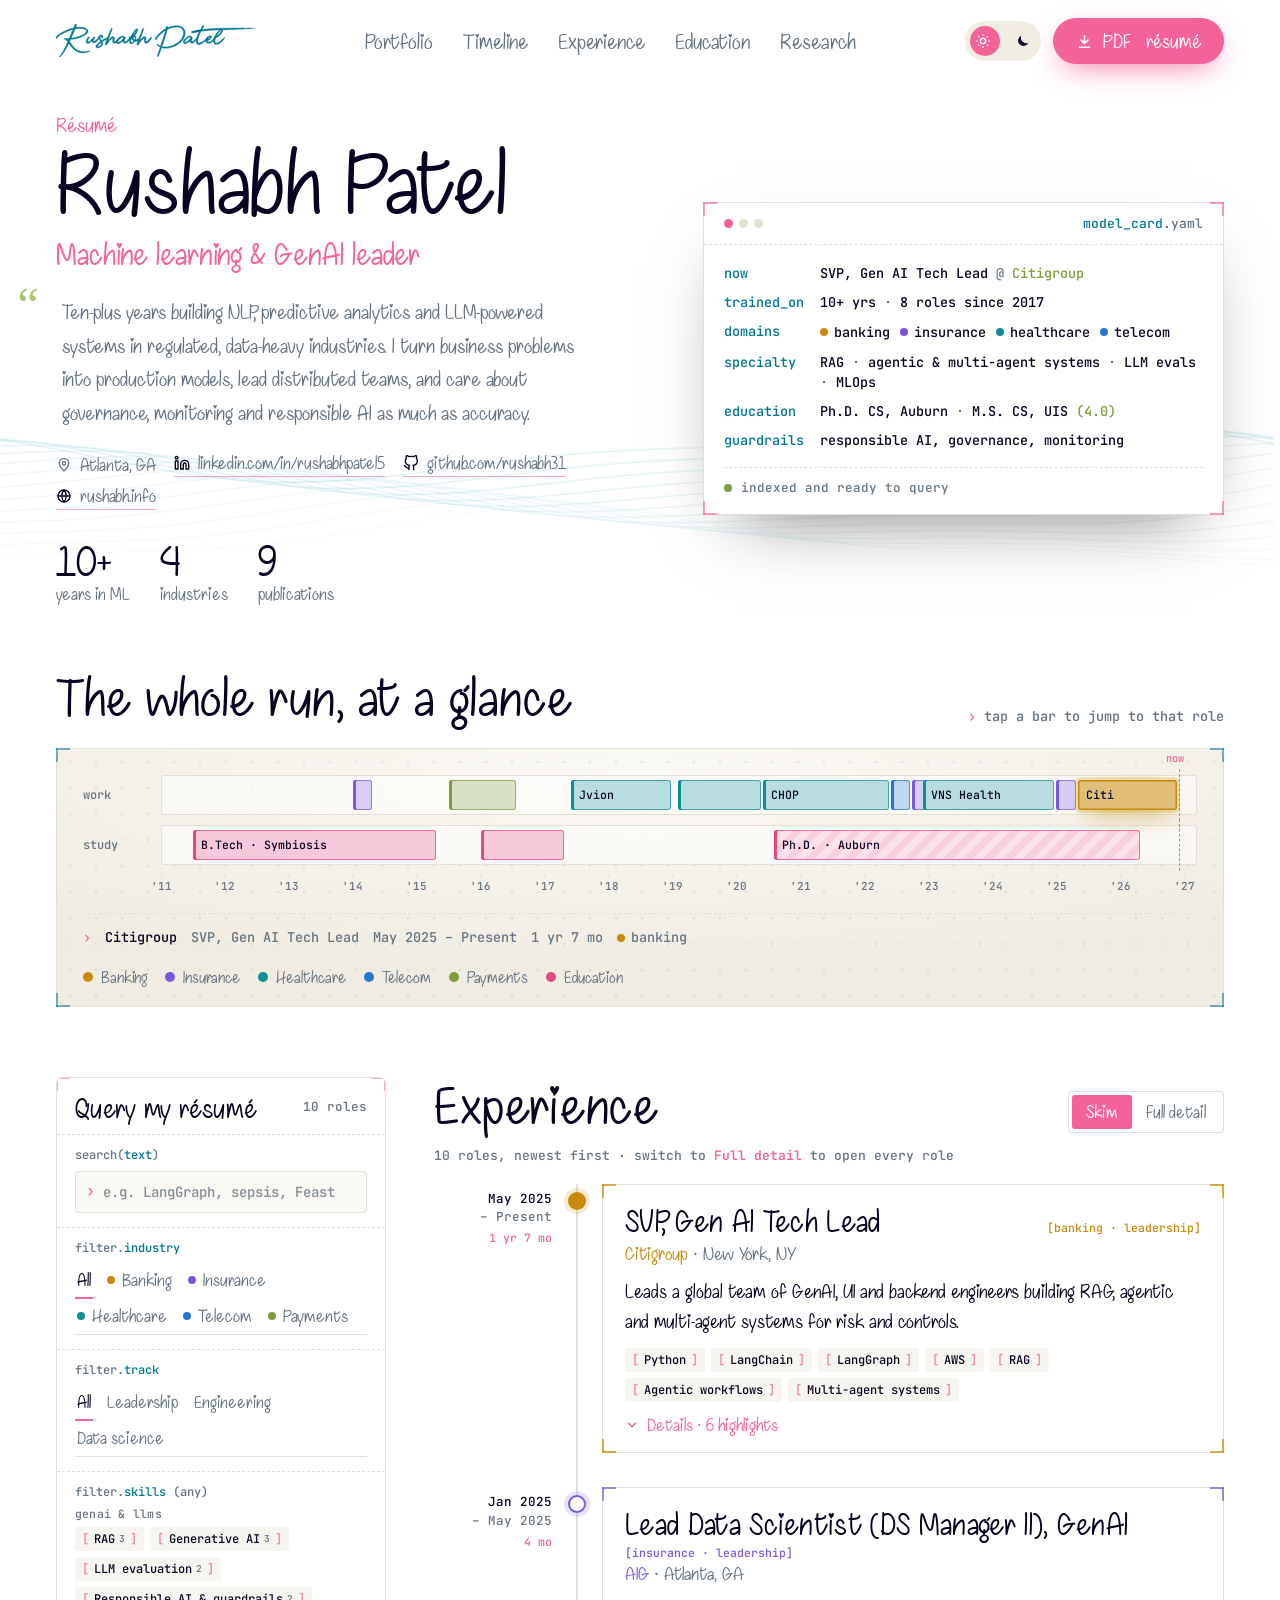
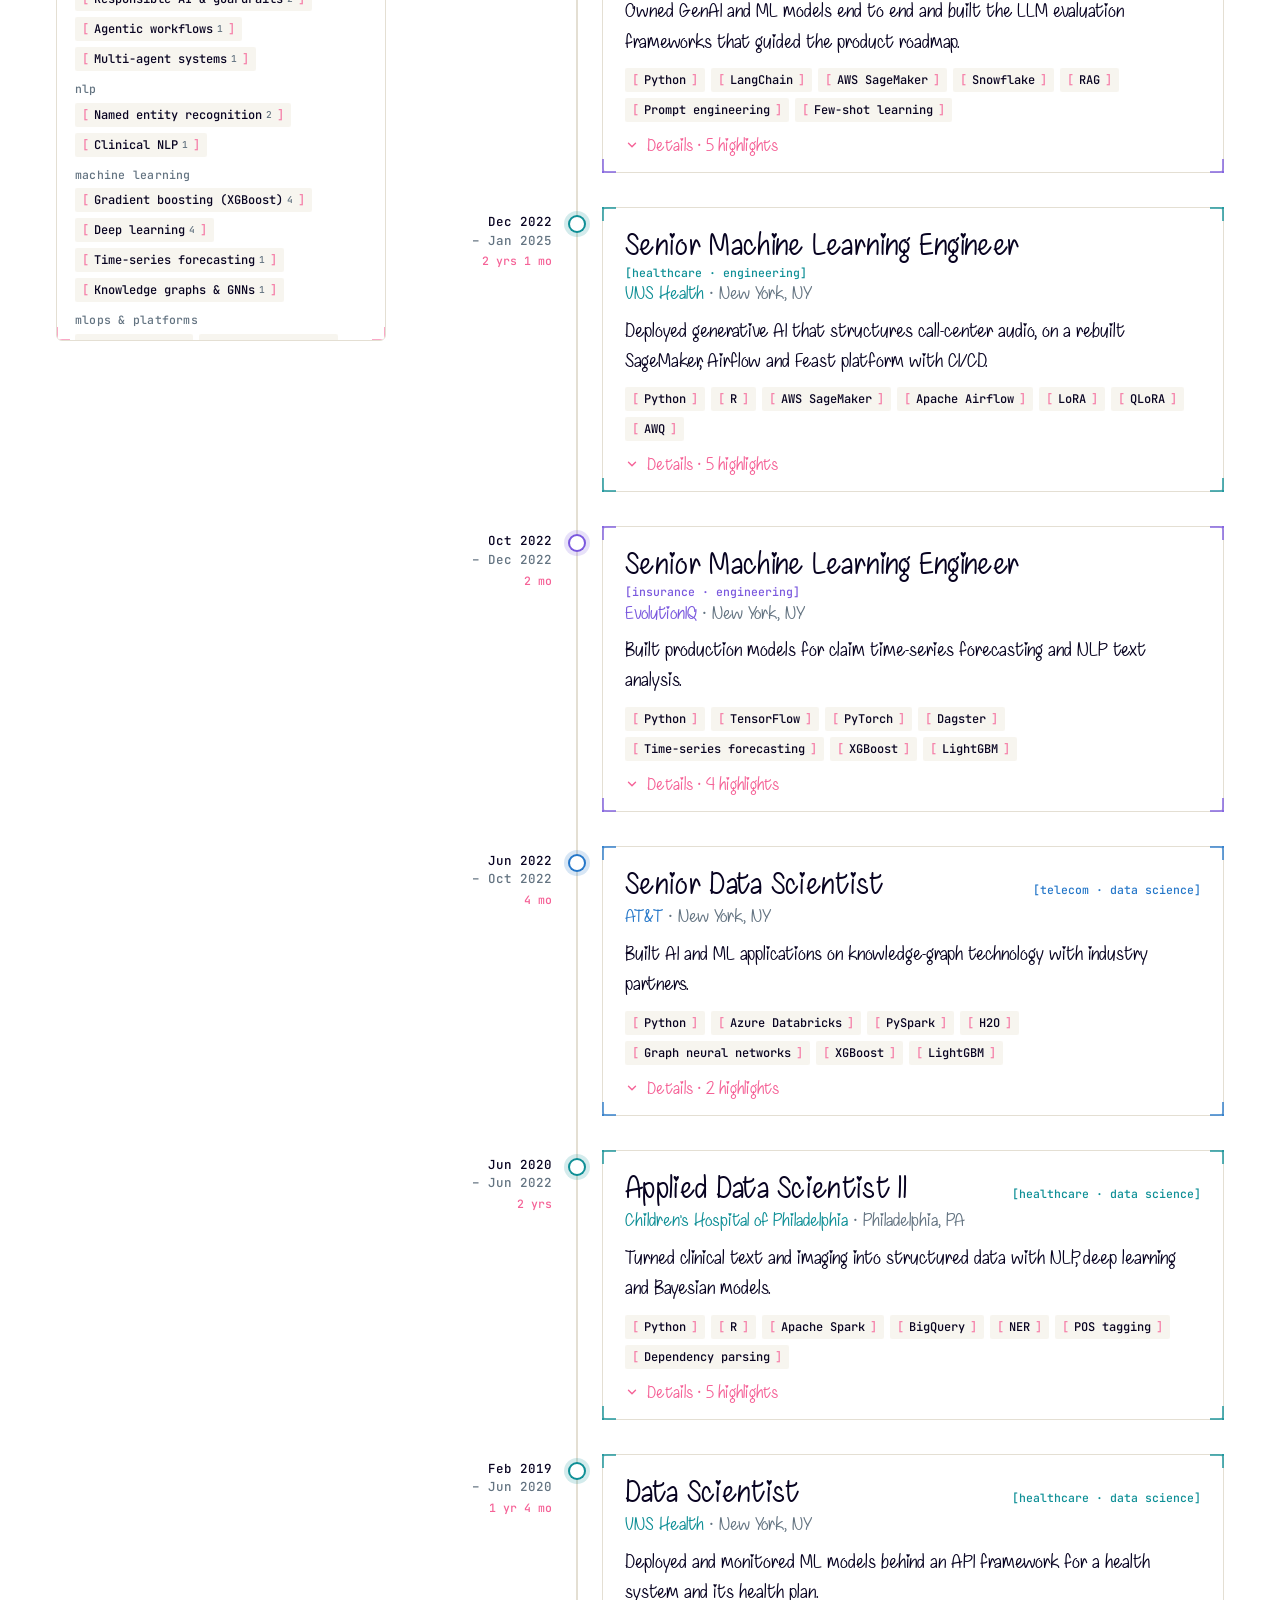
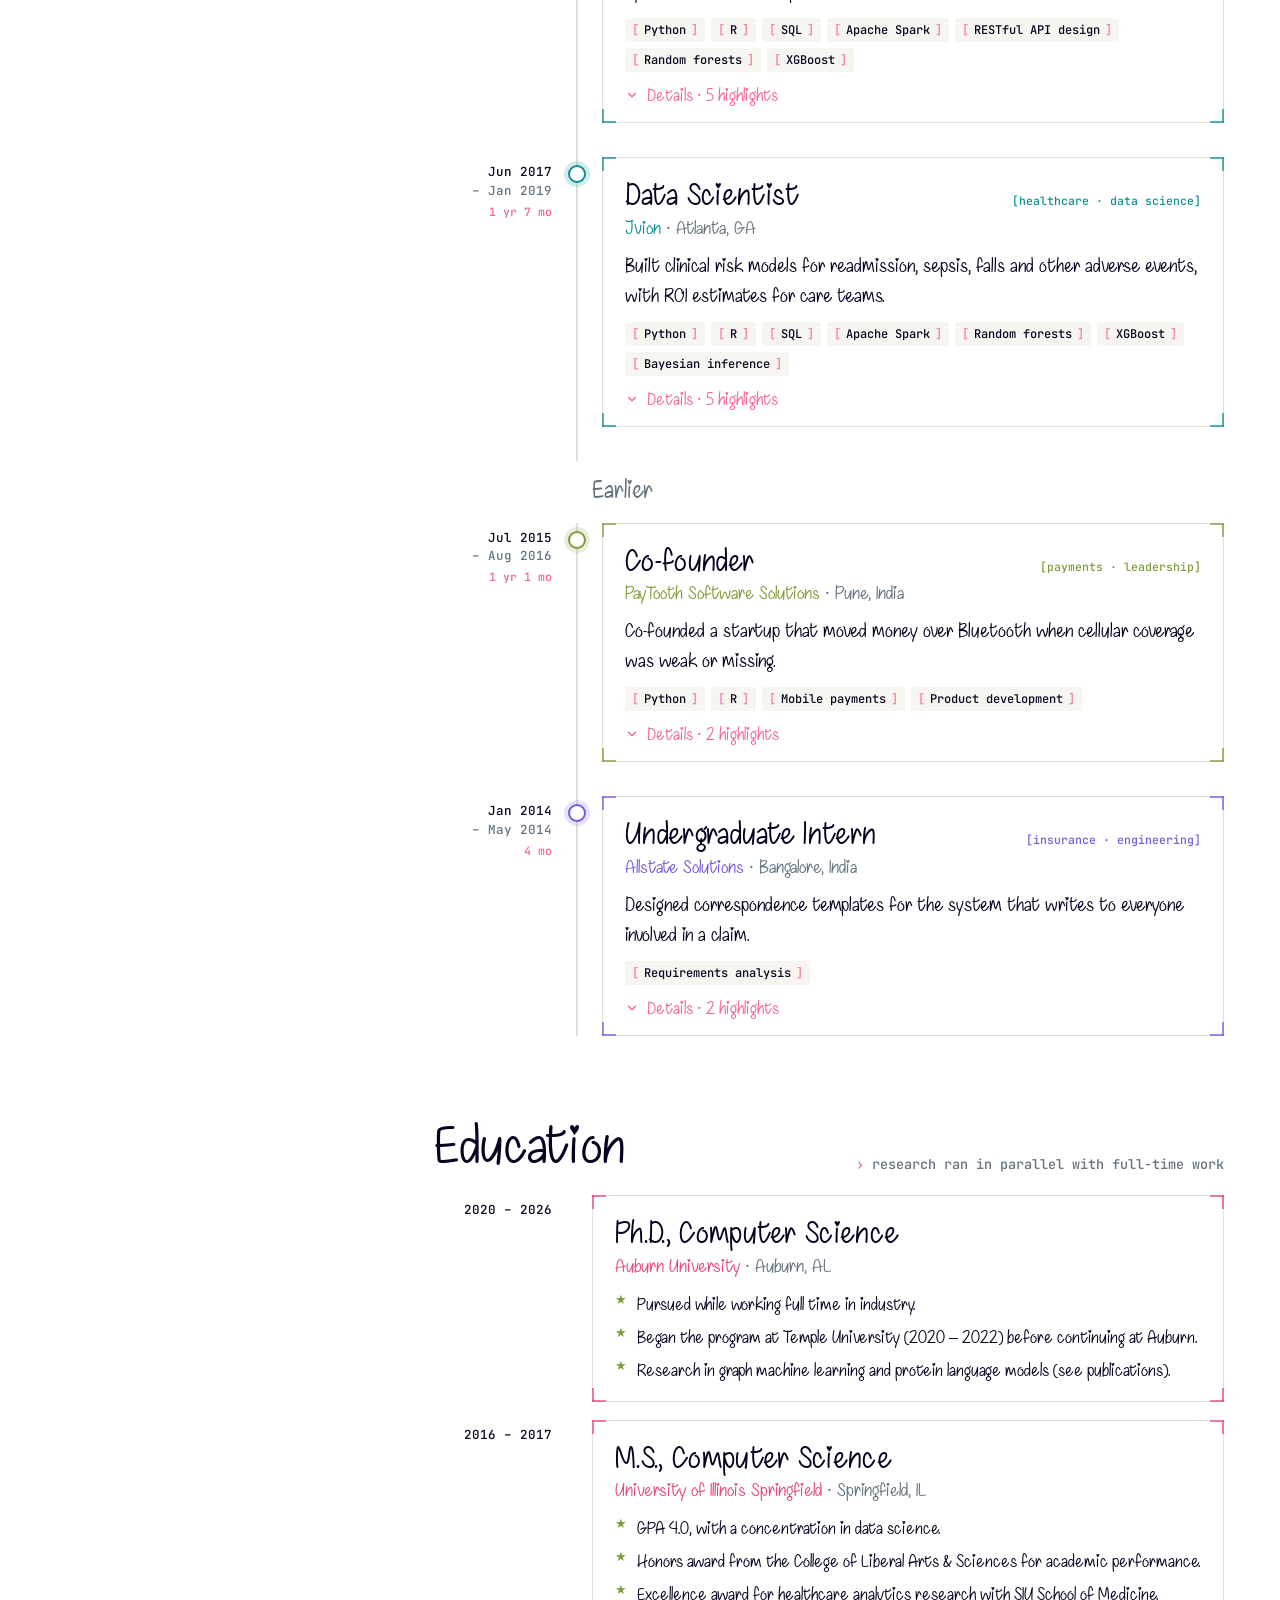
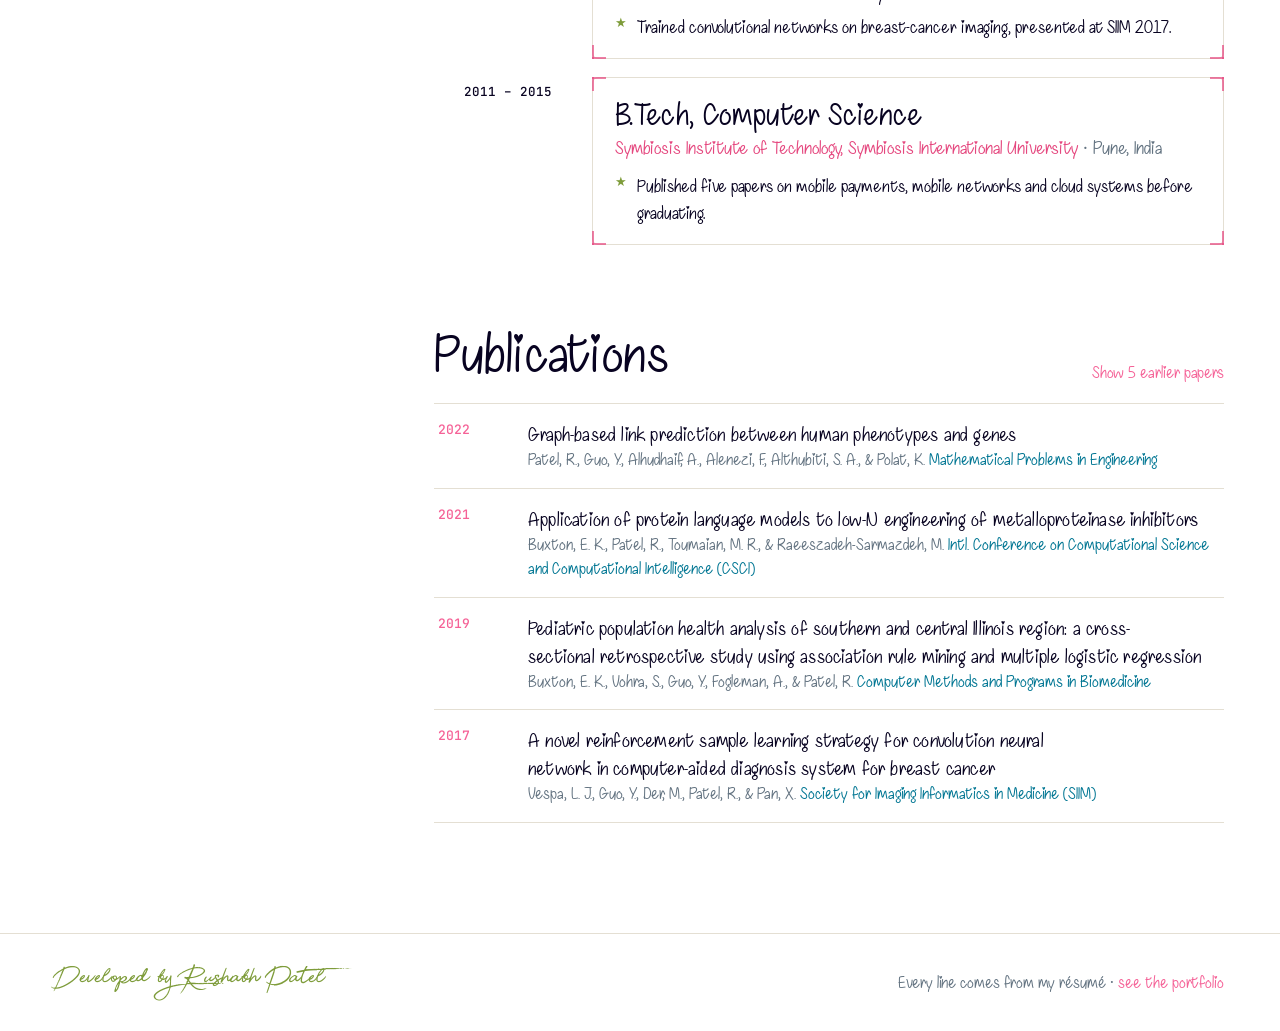
==== commit dacf4ba7: "Update résumé to 10+ years of experience Co-Authored-By: Claude Opus 5.5 <noreply@anthropic.com>" ====
--- a/resume.html
+++ b/resume.html
@@ -461,7 +461,7 @@
       <p class="eyebrow screen-only">Résumé</p>
       <h1>Rushabh Patel</h1>
       <p class="role-line">Machine learning &amp; GenAI leader</p>
-      <p class="lede">Nine-plus years building NLP, predictive analytics and LLM-powered systems in regulated, data-heavy industries. I turn business problems into production models, lead distributed teams, and care about governance, monitoring and responsible AI as much as accuracy.</p>
+      <p class="lede">Ten-plus years building NLP, predictive analytics and LLM-powered systems in regulated, data-heavy industries. I turn business problems into production models, lead distributed teams, and care about governance, monitoring and responsible AI as much as accuracy.</p>
       <div class="where">
         <span><svg viewBox="0 0 24 24" aria-hidden="true"><path d="M12 21s-7-6.2-7-11.5A7 7 0 0 1 19 9.5C19 14.8 12 21 12 21z"/><circle cx="12" cy="9.5" r="2.5"/></svg>Atlanta, GA</span>
         <a href="https://www.linkedin.com/in/rushabhpatel5/" target="_blank" rel="noopener"><svg viewBox="0 0 24 24" aria-hidden="true"><path d="M16 8a6 6 0 0 1 6 6v7h-4v-7a2 2 0 0 0-4 0v7h-4v-7a6 6 0 0 1 6-6z"/><rect x="2" y="9" width="4" height="12"/><circle cx="4" cy="4" r="2"/></svg><span class="u">linkedin.com/in/rushabhpatel5</span></a>
@@ -469,7 +469,7 @@
         <a href="https://rushabh.info/" target="_blank" rel="noopener"><svg viewBox="0 0 24 24" aria-hidden="true"><circle cx="12" cy="12" r="9"/><path d="M3 12h18M12 3a14 14 0 0 1 0 18M12 3a14 14 0 0 0 0 18"/></svg><span class="u">rushabh.info</span></a>
       </div>
       <div class="stats">
-        <div><b>9+</b><span>years in ML</span></div>
+        <div><b>10+</b><span>years in ML</span></div>
         <div><b>4</b><span>industries</span></div>
         <div><b>9</b><span>publications</span></div>
       </div>
@@ -479,7 +479,7 @@
       <div class="mc-body">
         <dl class="kv">
           <dt>now</dt><dd>SVP, Gen AI Tech Lead <span class="p">@</span> <span class="s">Citigroup</span></dd>
-          <dt>trained_on</dt><dd>9+ yrs <span class="p">·</span> 8 roles since 2017</dd>
+          <dt>trained_on</dt><dd>10+ yrs <span class="p">·</span> 8 roles since 2017</dd>
           <dt>domains</dt><dd id="mcDomains"></dd>
           <dt>specialty</dt><dd>RAG <span class="p">·</span> agentic &amp; multi-agent systems <span class="p">·</span> LLM evals <span class="p">·</span> MLOps</dd>
           <dt>education</dt><dd>Ph.D. CS, Auburn <span class="p">·</span> M.S. CS, UIS <span class="s">(4.0)</span></dd>
